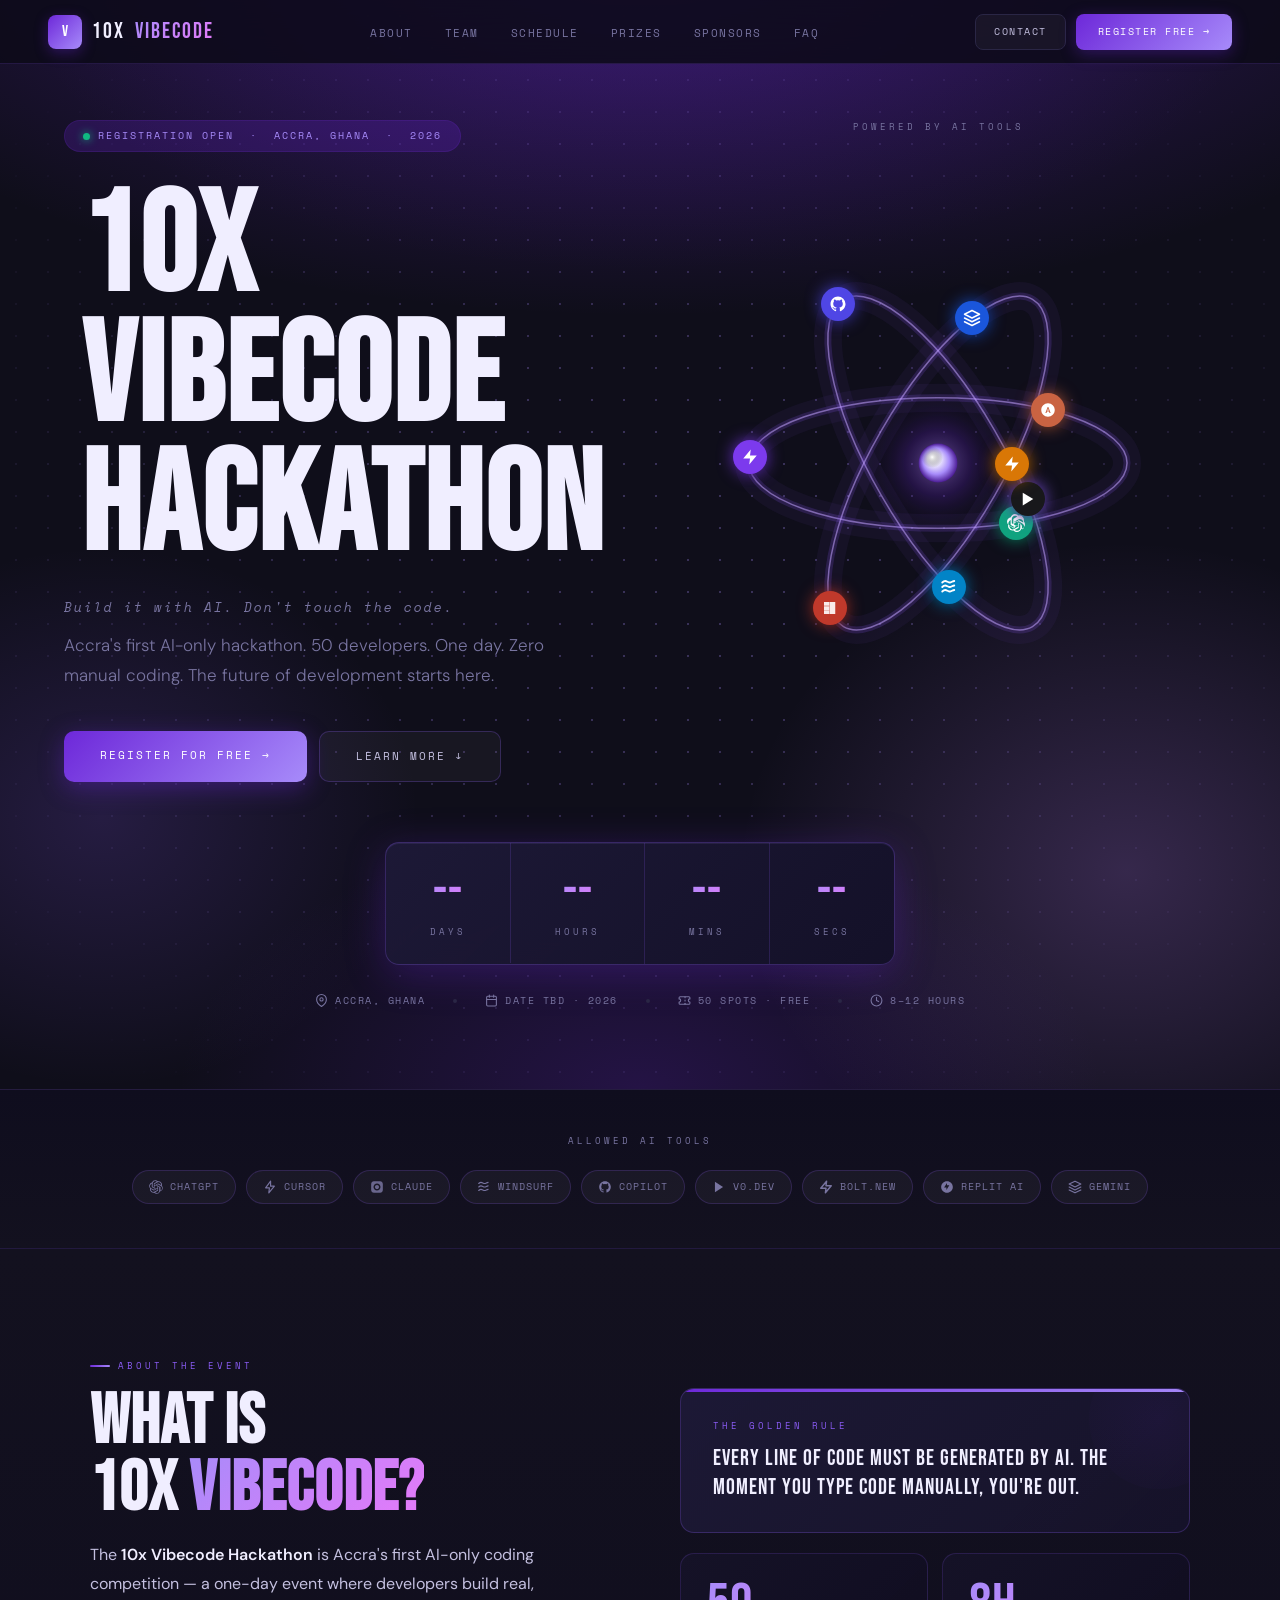
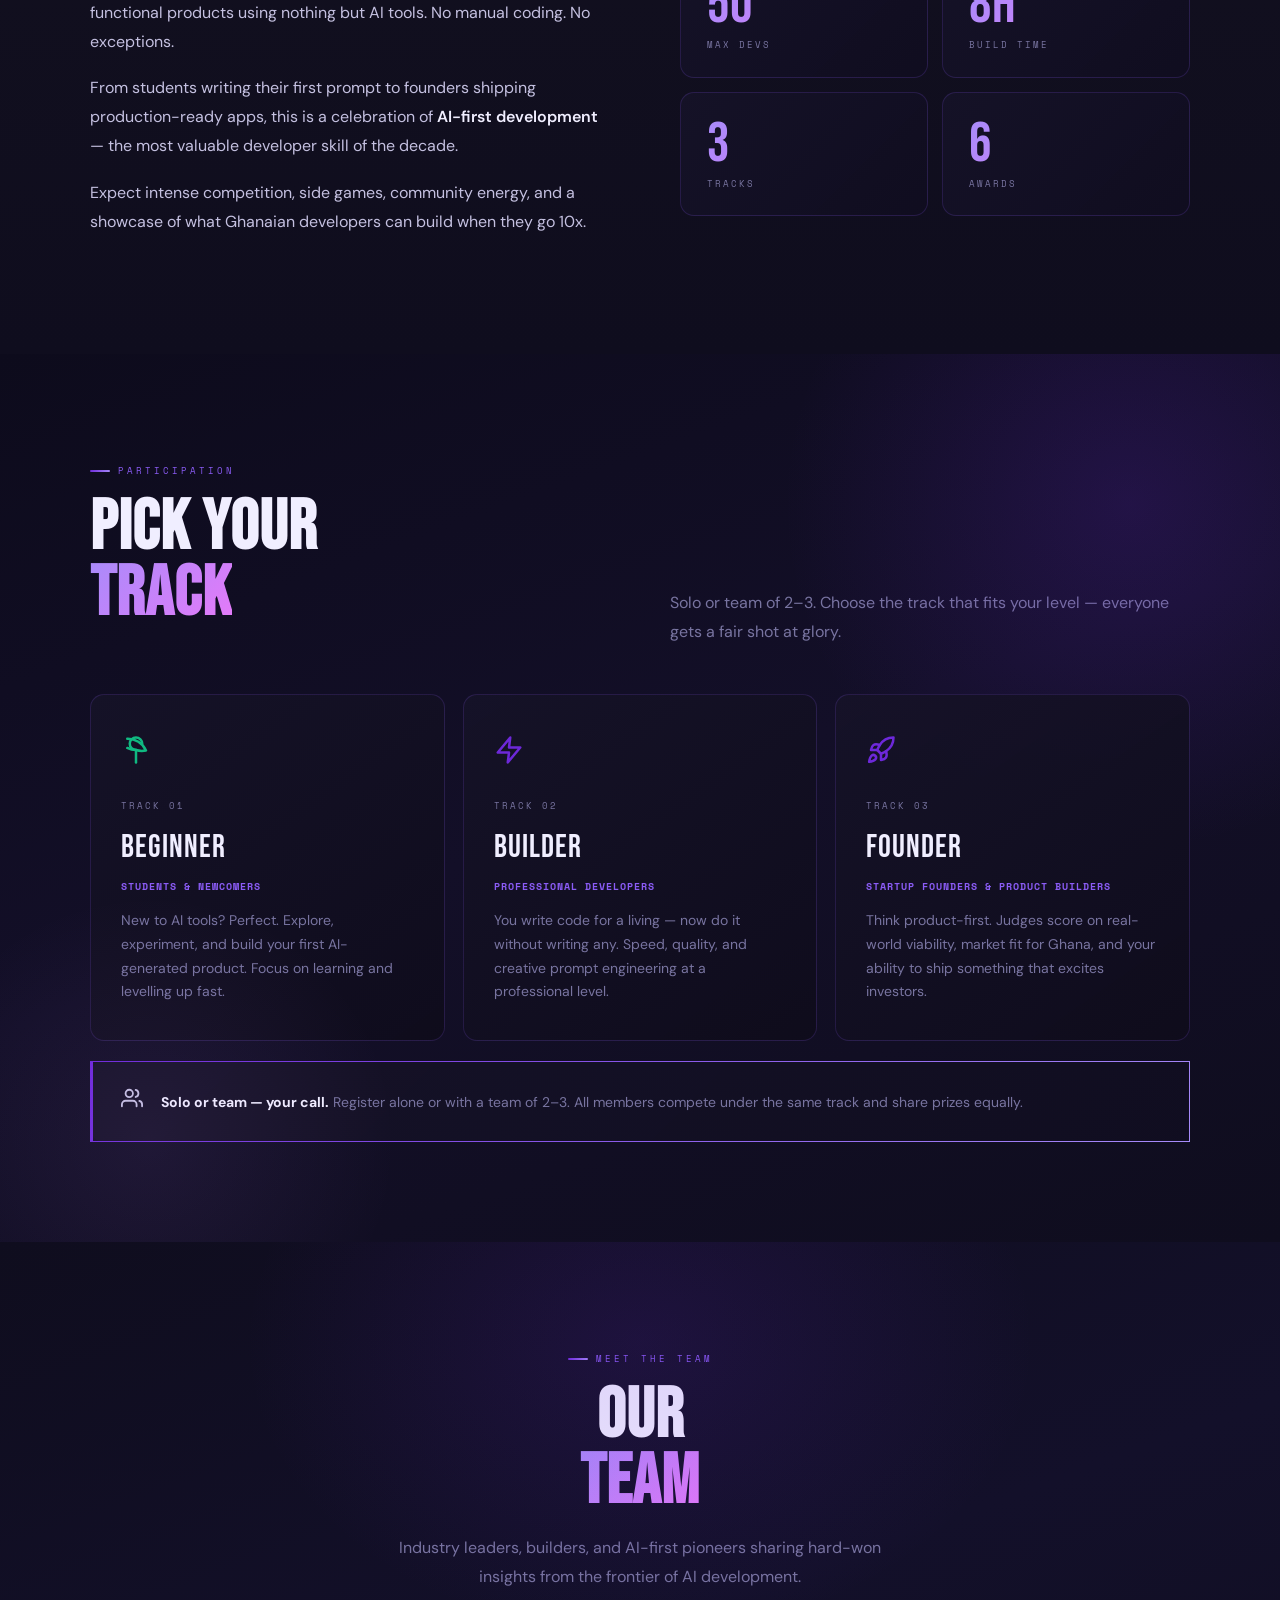
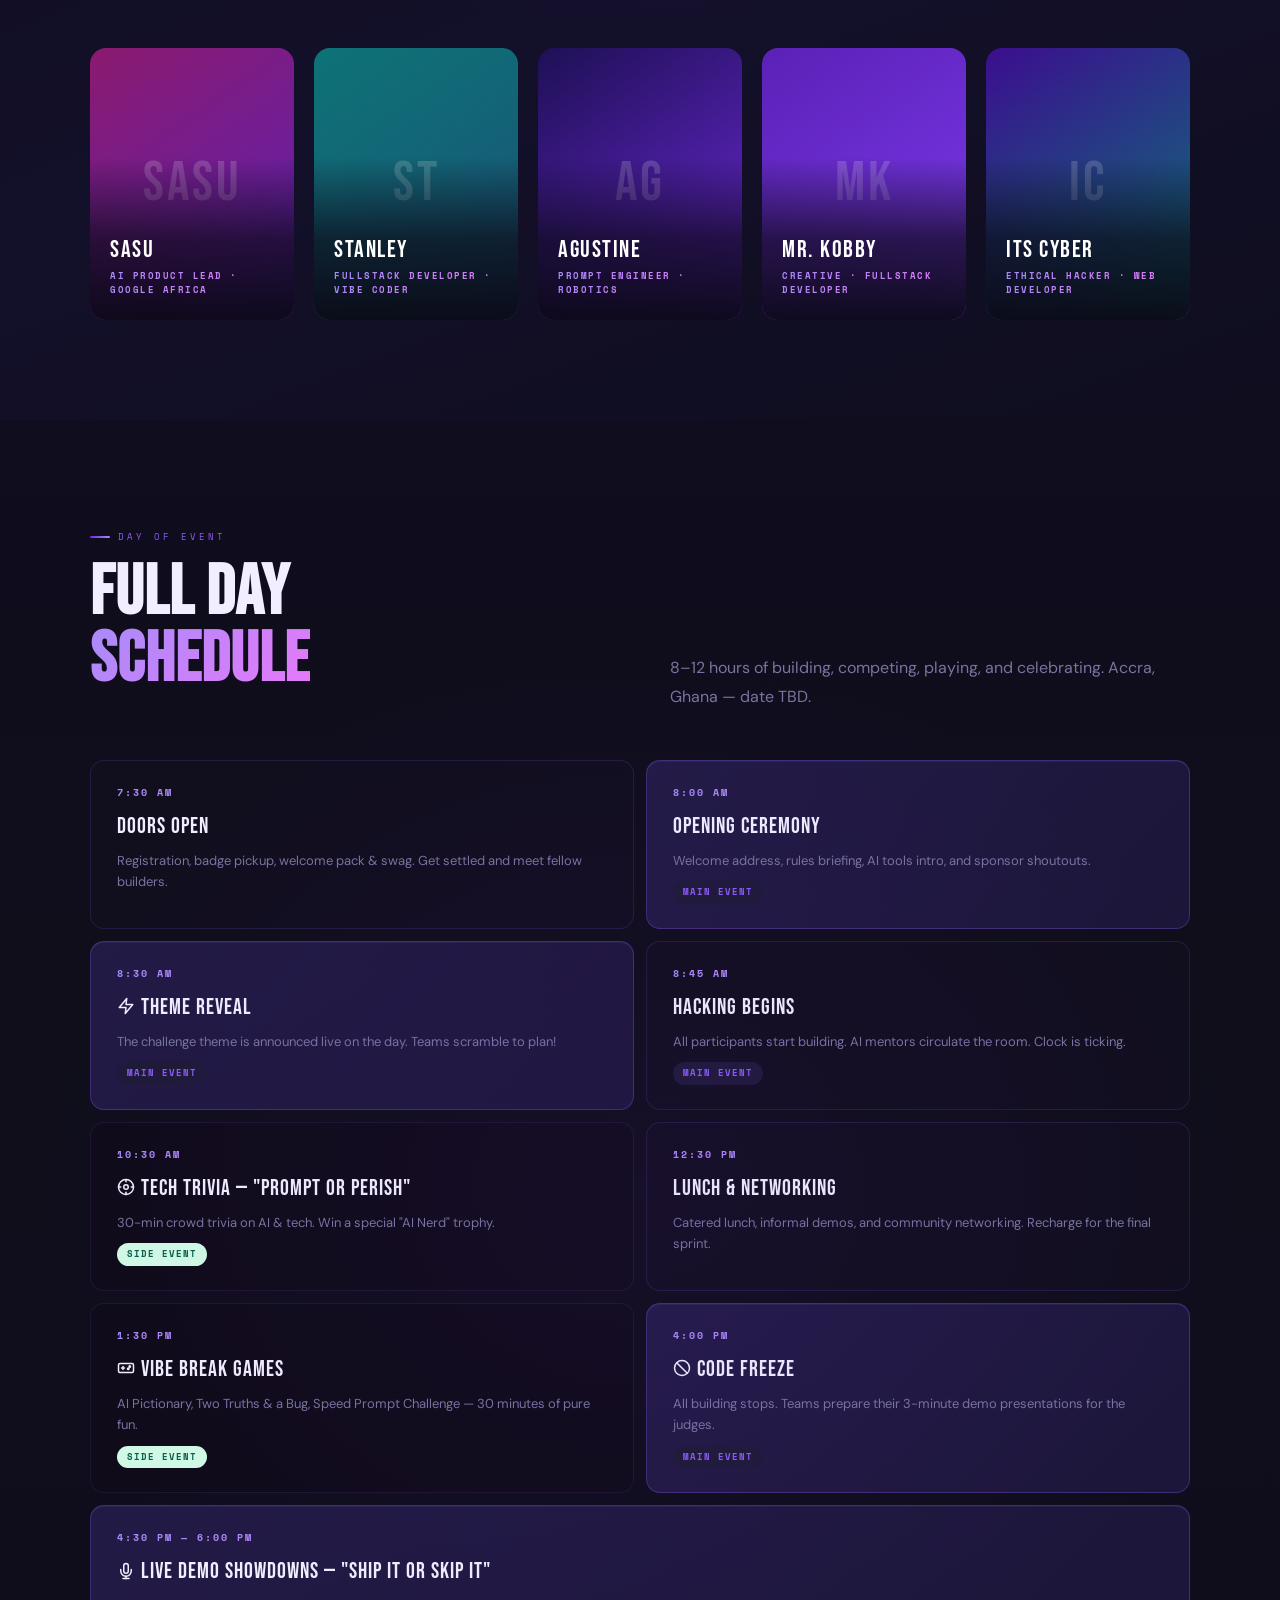
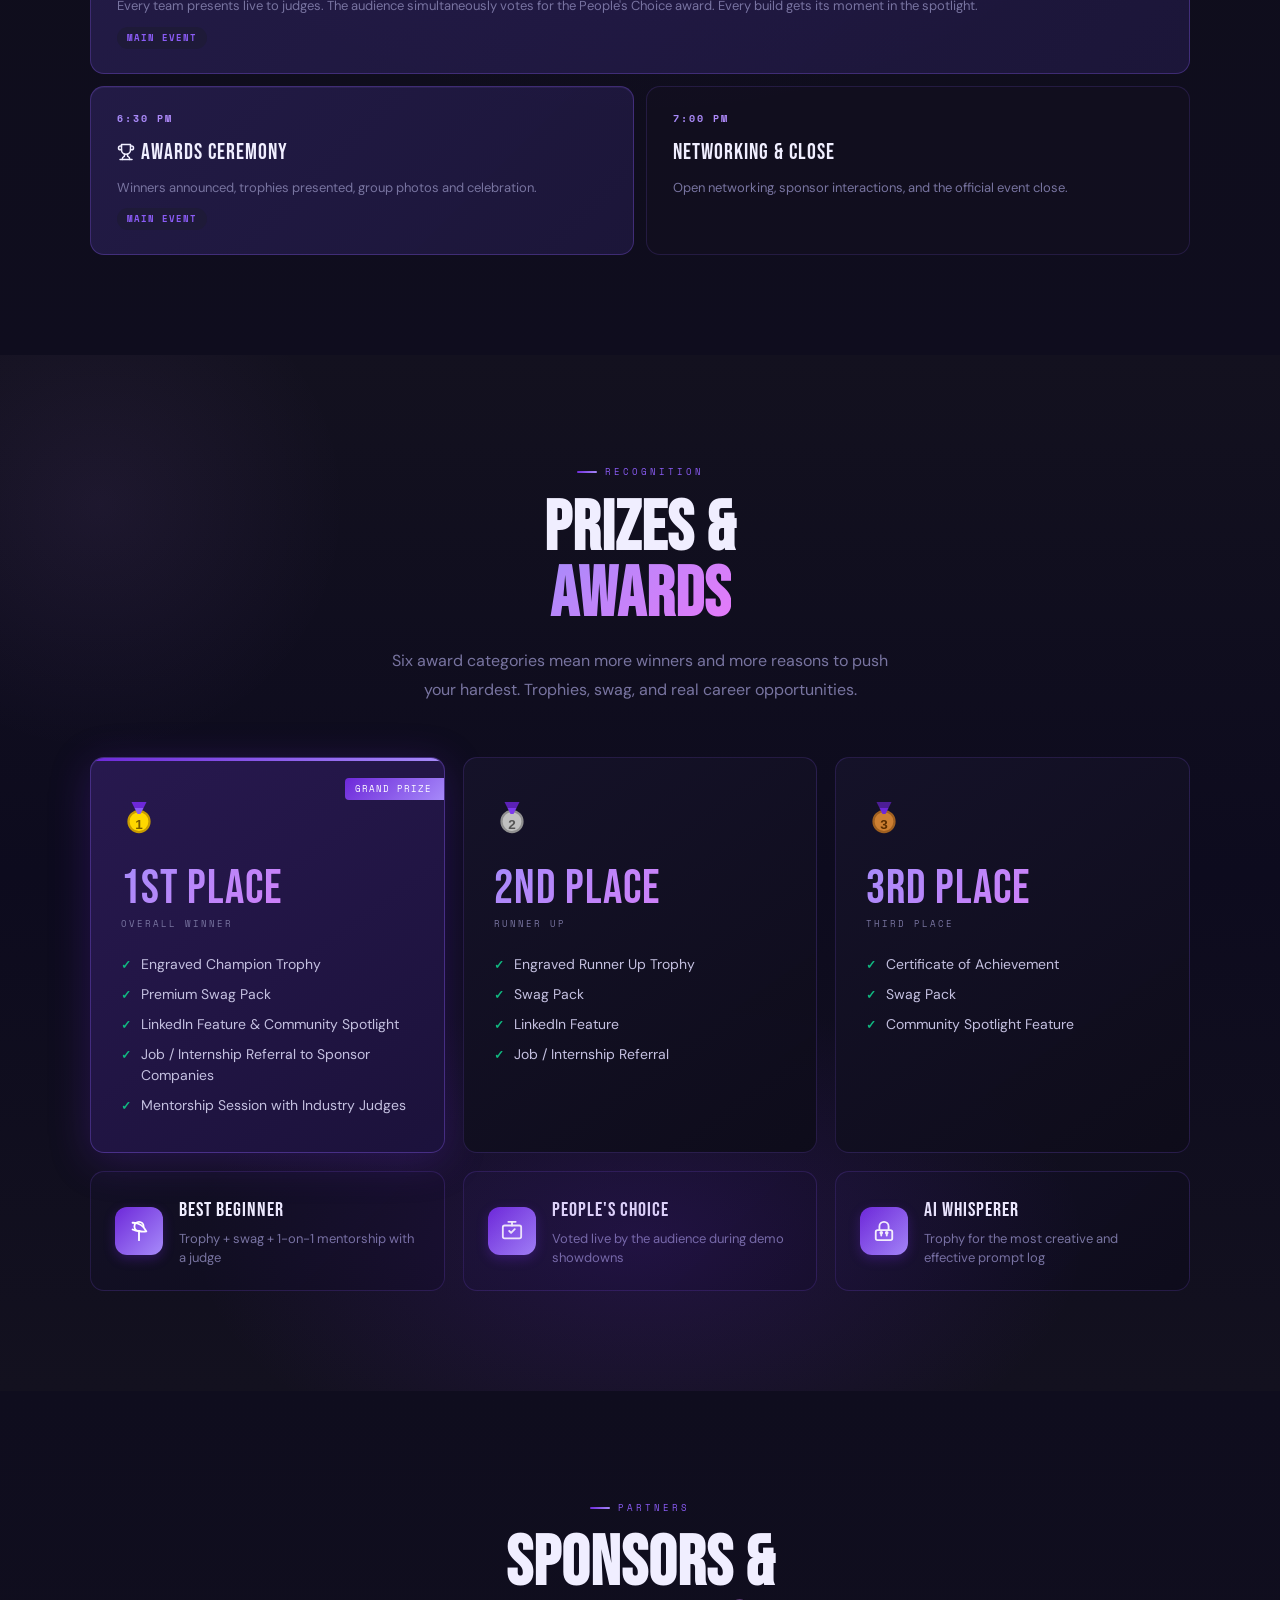
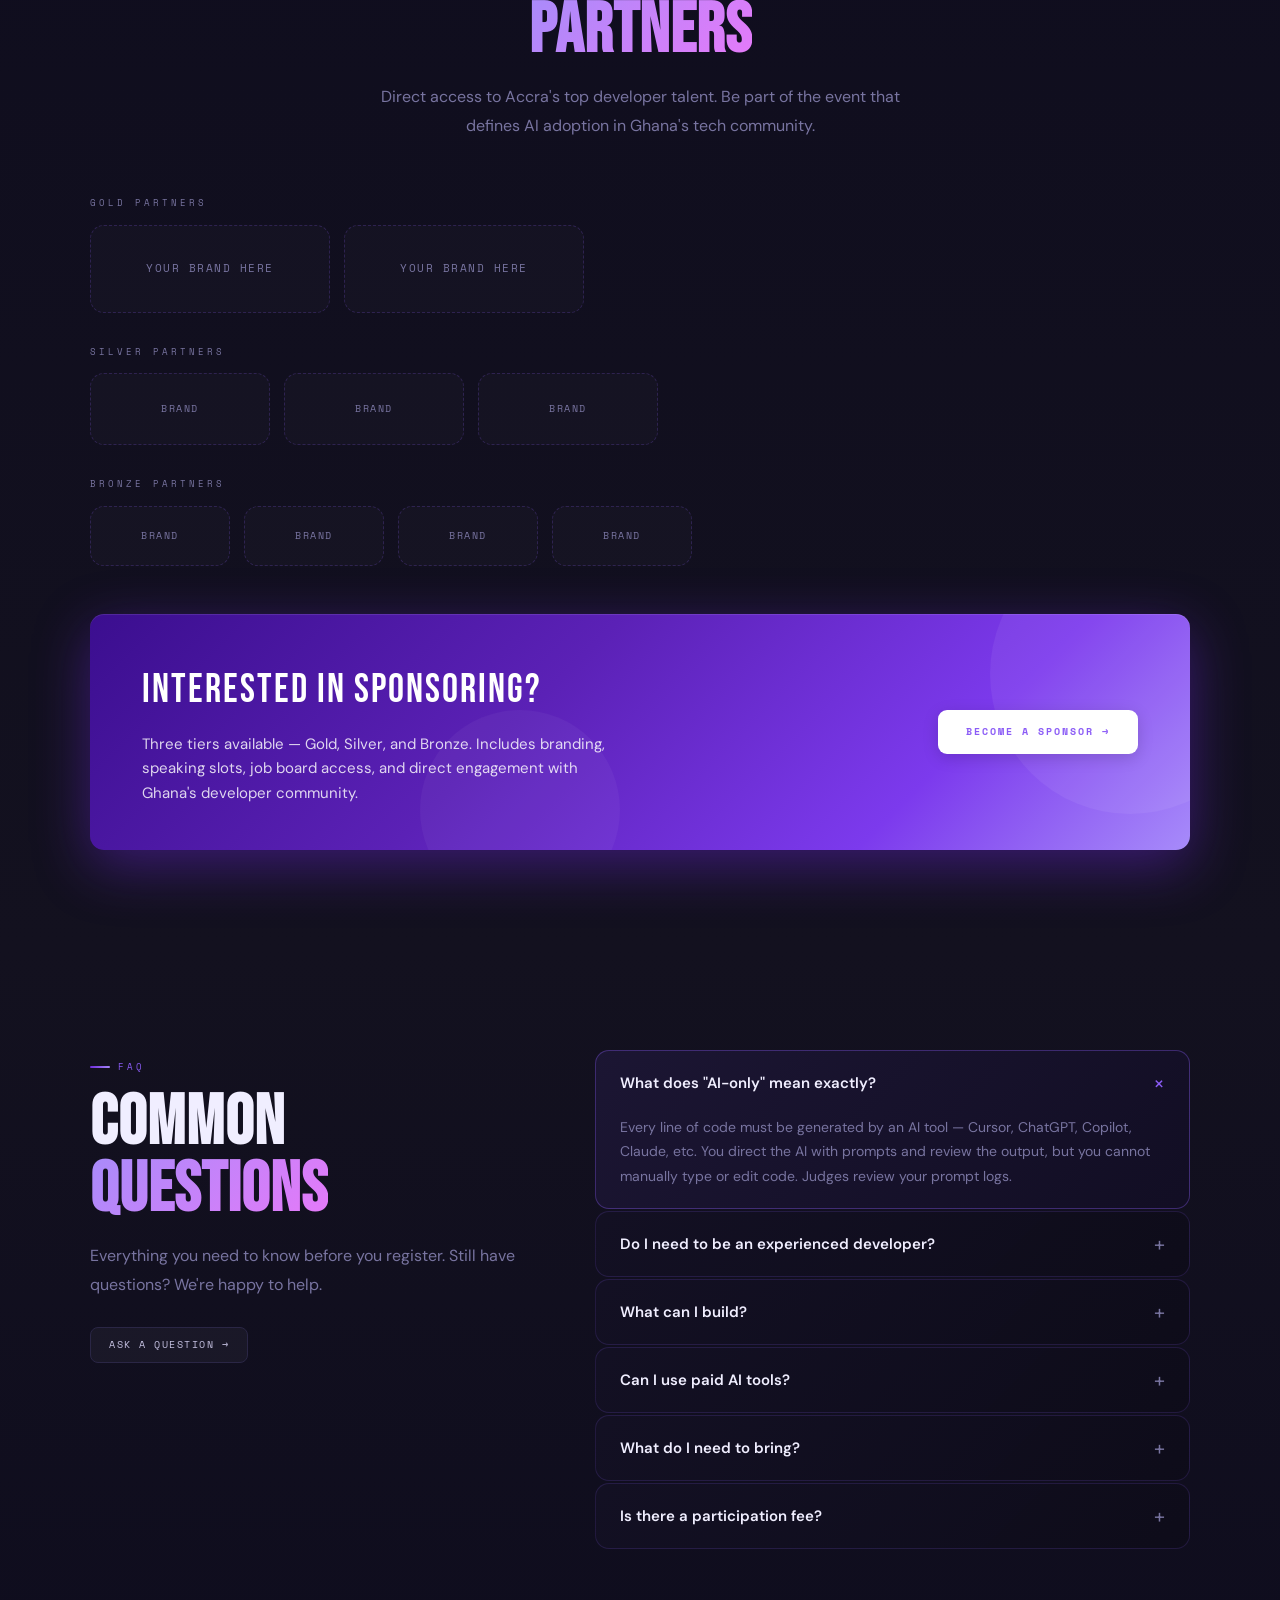
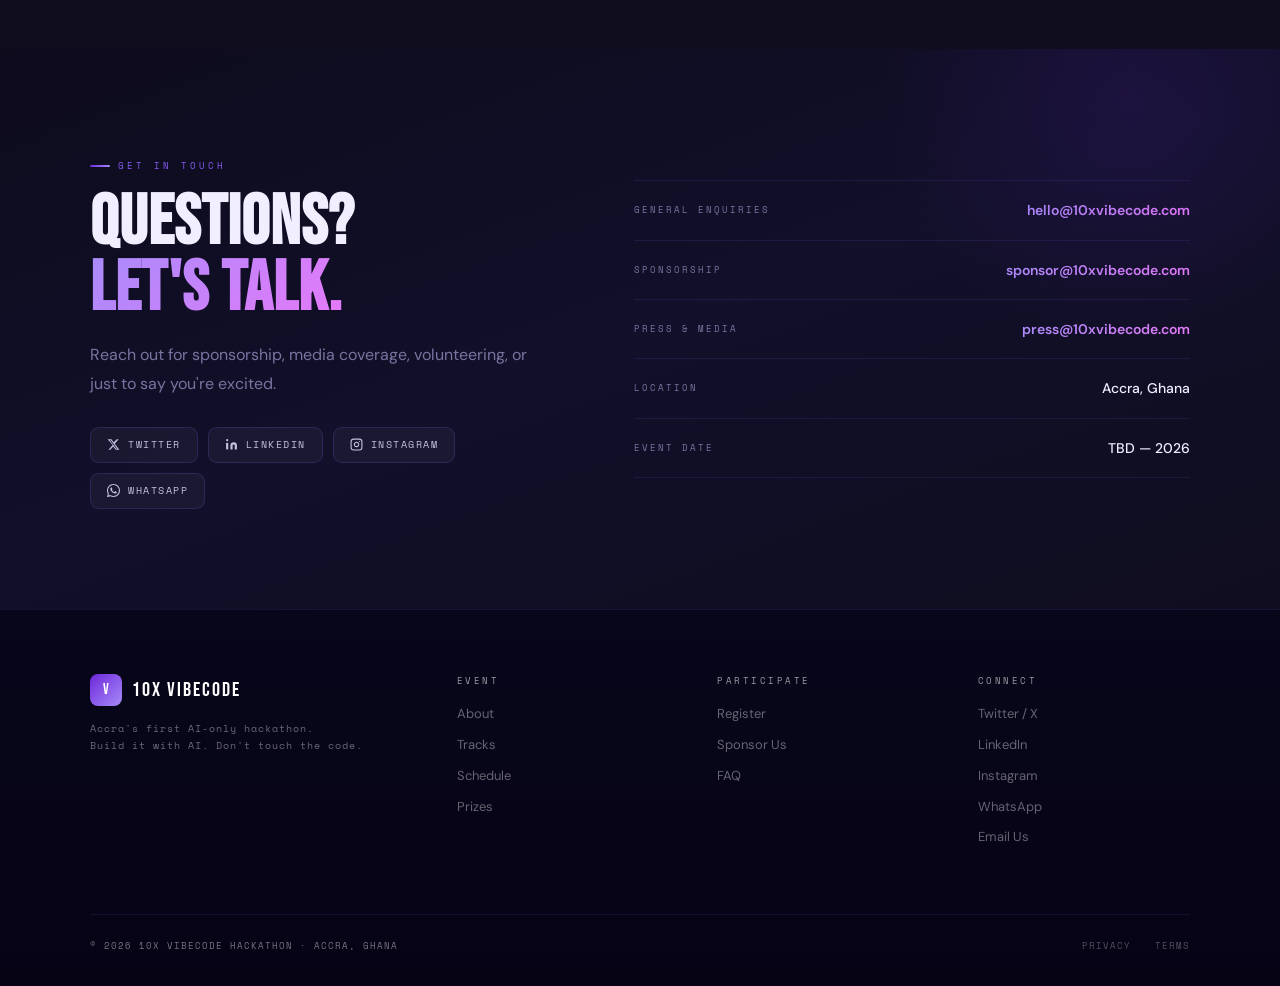
==== index.html @ f0534cd1 "Initial Commit- Welcome to the dream team" ====
<!DOCTYPE html>
<html lang="en">
<head>
<meta charset="UTF-8">
<meta name="viewport" content="width=device-width, initial-scale=1.0">
<title>10x Vibecode Hackathon — Accra, Ghana</title>
<link rel="preconnect" href="https://fonts.googleapis.com">
<link href="https://fonts.googleapis.com/css2?family=Bebas+Neue&family=Space+Mono:ital,wght@0,400;0,700;1,400&family=DM+Sans:wght@300;400;500;600&display=swap" rel="stylesheet">
<style>
*, *::before, *::after { box-sizing: border-box; margin: 0; padding: 0; }
html { scroll-behavior: smooth; }

:root {
  --white: #0f0e1a;
  --off: #13111f;
  --surface: #1a1730;
  --border: #2a2645;
  --muted: #7874a0;
  --body: #c4c0e0;
  --heading: #f0eeff;
  --violet: #8b5cf6;
  --accent: #a78bfa;
  --glow: #c4b5fd;
  --pale: #1e1a38;
  --soft: #16132a;
  --green: #10b981;
  --grad-main: linear-gradient(135deg, #6d28d9, #a78bfa);
  --grad-warm: linear-gradient(135deg, #7c3aed, #ec4899);
  --grad-cool: linear-gradient(135deg, #4f1fcf, #06b6d4);
  --grad-text: linear-gradient(135deg, #a78bfa, #e879f9);
  --radius: 14px;
}

body {
  font-family: 'DM Sans', sans-serif;
  background: var(--white);
  color: var(--body);
  line-height: 1.6;
  overflow-x: hidden;
  background-image: radial-gradient(ellipse 80% 50% at 50% 0%, rgba(109,40,217,0.18) 0%, transparent 60%);
  background-attachment: fixed;
}

/* ── NAV ── */
nav {
  position: fixed; top: 0; left: 0; right: 0; z-index: 200;
  background: rgba(13,11,26,0.88);
  backdrop-filter: blur(24px); -webkit-backdrop-filter: blur(24px);
  border-bottom: 1px solid rgba(139,92,246,0.18);
  padding: 0 48px; height: 64px;
  display: flex; align-items: center; justify-content: space-between;
  transition: box-shadow 0.3s;
}
nav.scrolled { box-shadow: 0 4px 32px rgba(109,40,217,0.3); }
.nav-logo {
  display: flex; align-items: center; gap: 10px;
  font-family: 'Bebas Neue', sans-serif; font-size: 22px; letter-spacing: 2px;
  color: var(--heading); text-decoration: none;
}
.nav-logo-badge {
  width: 34px; height: 34px; border-radius: 8px;
  background: var(--grad-main);
  display: flex; align-items: center; justify-content: center;
  font-family: 'Bebas Neue', sans-serif; font-size: 16px; color: white; letter-spacing: 1px;
  box-shadow: 0 4px 14px rgba(109,40,217,0.35);
}
.nav-logo span { background: var(--grad-text); -webkit-background-clip: text; -webkit-text-fill-color: transparent; background-clip: text; }
.nav-links { display: flex; gap: 4px; list-style: none; }
.nav-links a {
  font-family: 'Space Mono', monospace; font-size: 11px; letter-spacing: 1.5px; text-transform: uppercase;
  color: var(--muted); text-decoration: none; padding: 6px 14px; border-radius: 6px; transition: all 0.2s;
}
.nav-links a:hover { color: var(--violet); background: var(--soft); }
.nav-actions { display: flex; gap: 10px; align-items: center; }
.btn-ghost {
  font-family: 'Space Mono', monospace; font-size: 10px; letter-spacing: 1.5px; text-transform: uppercase;
  color: var(--body); text-decoration: none; padding: 9px 18px; border-radius: 8px;
  border: 1px solid var(--border); background: rgba(255,255,255,0.04); transition: all 0.2s; cursor: pointer;
}
.btn-ghost:hover { border-color: var(--accent); color: var(--accent); background: var(--soft); }
.btn-nav {
  font-family: 'Space Mono', monospace; font-size: 10px; letter-spacing: 1.5px; text-transform: uppercase;
  color: white; text-decoration: none; padding: 10px 22px; border-radius: 8px;
  background: var(--grad-main); border: none; cursor: pointer;
  box-shadow: 0 4px 16px rgba(109,40,217,0.35); transition: all 0.2s;
}
.btn-nav:hover { transform: translateY(-1px); box-shadow: 0 6px 24px rgba(109,40,217,0.45); }

/* ── HERO ── */
#hero {
  min-height: 100vh; padding: 120px 5% 80px;
  display: grid; grid-template-columns: 1fr 1fr;
  grid-template-rows: 1fr auto auto;
  column-gap: 40px; align-content: center;
  position: relative; overflow: hidden;
}
.hero-content {
  position: relative; z-index: 1; display: flex; flex-direction: column; align-items: flex-start;
}
.hero-bg {
  position: absolute; inset: 0;
  background:
    radial-gradient(ellipse 120% 65% at 50% -10%, rgba(109,40,217,0.45) 0%, transparent 60%),
    radial-gradient(ellipse 55% 55% at 88% 80%, rgba(192,132,252,0.22) 0%, transparent 55%),
    radial-gradient(ellipse 45% 45% at 8% 75%, rgba(139,92,246,0.18) 0%, transparent 55%),
    radial-gradient(ellipse 60% 40% at 50% 100%, rgba(76,29,149,0.35) 0%, transparent 60%);
}
.hero-dots {
  position: absolute; inset: 0;
  background-image: radial-gradient(circle, rgba(167,139,250,0.28) 1px, transparent 1px);
  background-size: 32px 32px;
  mask-image: radial-gradient(ellipse 80% 80% at 50% 50%, black 20%, transparent 80%);
}
.hero-badge {
  display: inline-flex; align-items: center; gap: 8px;
  background: rgba(109,40,217,0.22); color: var(--accent);
  border: 1px solid rgba(139,92,246,0.35);
  font-family: 'Space Mono', monospace; font-size: 10px; letter-spacing: 2px; text-transform: uppercase;
  padding: 7px 18px; border-radius: 100px; border: 1px solid rgba(109,40,217,0.18);
  margin-bottom: 32px; position: relative; z-index: 1;
  animation: fadeUp 0.6s ease both;
}
.badge-pulse { width: 7px; height: 7px; border-radius: 50%; background: var(--green); box-shadow: 0 0 8px var(--green); animation: blink 2s infinite; }
@keyframes blink { 0%,100%{opacity:1}50%{opacity:0.4} }

.hero-title {
  font-family: 'Bebas Neue', sans-serif;
  font-size: clamp(72px, 11vw, 148px);
  line-height: 0.92; letter-spacing: 2px;
  color: var(--heading);
  max-width: 900px; margin: 0 auto;
  position: relative; z-index: 1;
  animation: fadeUp 0.6s 0.1s ease both;
}
.hero-title .grad {
  background: var(--grad-text);
  -webkit-background-clip: text; -webkit-text-fill-color: transparent; background-clip: text;
  display: block;
}
.hero-tagline {
  font-family: 'Space Mono', monospace; font-size: 13px; letter-spacing: 2px;
  color: var(--muted); margin-top: 24px; font-style: italic;
  position: relative; z-index: 1;
  animation: fadeUp 0.6s 0.2s ease both;
}
.hero-sub {
  font-size: 17px; font-weight: 300; color: var(--muted);
  max-width: 540px; margin: 14px 0 0; line-height: 1.75;
  position: relative; z-index: 1;
  animation: fadeUp 0.6s 0.25s ease both;
}
.hero-actions {
  display: flex; gap: 12px; justify-content: flex-start; flex-wrap: wrap;
  margin-top: 40px; position: relative; z-index: 1;
  animation: fadeUp 0.6s 0.3s ease both;
}
.btn-hp {
  font-family: 'Space Mono', monospace; font-size: 11px; letter-spacing: 2px; text-transform: uppercase;
  color: white; text-decoration: none; padding: 16px 36px; border-radius: 10px;
  background: var(--grad-main); box-shadow: 0 6px 24px rgba(109,40,217,0.38); transition: all 0.2s;
}
.btn-hp:hover { transform: translateY(-2px); box-shadow: 0 10px 36px rgba(109,40,217,0.48); }
.btn-hs {
  font-family: 'Space Mono', monospace; font-size: 11px; letter-spacing: 2px; text-transform: uppercase;
  color: var(--body); text-decoration: none; padding: 16px 36px; border-radius: 10px;
  border: 1px solid rgba(139,92,246,0.25); background: rgba(255,255,255,0.04); transition: all 0.2s;
}
.btn-hs:hover { border-color: var(--accent); color: var(--accent); background: rgba(139,92,246,0.1); }

/* Countdown */
.countdown-strip {
  display: flex; margin-top: 60px; position: relative; z-index: 1;
  grid-column: 1 / -1; justify-self: center;
  border: 1px solid rgba(139,92,246,0.28); border-radius: 14px; overflow: hidden;
  background: linear-gradient(135deg, rgba(30,26,56,0.95), rgba(20,17,40,0.98));
  box-shadow: 0 8px 40px rgba(109,40,217,0.3), inset 0 1px 0 rgba(167,139,250,0.1);
  animation: fadeUp 0.6s 0.4s ease both;
  backdrop-filter: blur(12px);
}
.cd-block { padding: 24px 44px; display: flex; flex-direction: column; align-items: center; gap: 6px; border-right: 1px solid rgba(139,92,246,0.18); min-width: 116px; }
.cd-block:last-child { border-right: none; }
.cd-num {
  font-family: 'Bebas Neue', sans-serif; font-size: 52px; line-height: 1; letter-spacing: 1px;
  background: var(--grad-text); -webkit-background-clip: text; -webkit-text-fill-color: transparent; background-clip: text;
}
.cd-label { font-family: 'Space Mono', monospace; font-size: 9px; letter-spacing: 3px; text-transform: uppercase; color: var(--muted); }

.info-bar {
  display: flex; align-items: center; gap: 28px; flex-wrap: wrap; justify-content: center;
  margin-top: 28px; position: relative; z-index: 1; grid-column: 1 / -1;
  animation: fadeUp 0.6s 0.5s ease both;
}
.info-pill { display: flex; align-items: center; gap: 7px; font-family: 'Space Mono', monospace; font-size: 10px; letter-spacing: 1.5px; text-transform: uppercase; color: var(--muted); }
.info-sep { width: 4px; height: 4px; border-radius: 50%; background: var(--border); }
@keyframes fadeUp { from{opacity:0;transform:translateY(20px)} to{opacity:1;transform:translateY(0)} }

/* ── TOOL BAR ── */
.tool-bar {
  padding: 44px 48px; border-top: 1px solid rgba(139,92,246,0.15); border-bottom: 1px solid rgba(139,92,246,0.15);
  background: linear-gradient(180deg, #0f0d1e 0%, #13111f 100%);
}
.tool-bar-inner { max-width: 1100px; margin: 0 auto; text-align: center; }
.tool-bar-label { font-family: 'Space Mono', monospace; font-size: 9px; letter-spacing: 3px; text-transform: uppercase; color: var(--muted); margin-bottom: 22px; }
.tool-row { display: flex; gap: 10px; justify-content: center; flex-wrap: wrap; }
.tool-chip {
  display: flex; align-items: center; gap: 7px;
  font-family: 'Space Mono', monospace; font-size: 10px; letter-spacing: 1px; text-transform: uppercase;
  color: var(--muted); padding: 8px 16px; border-radius: 100px;
  border: 1px solid rgba(139,92,246,0.2); background: rgba(255,255,255,0.04); transition: all 0.2s;
}
.tool-chip:hover { border-color: var(--accent); color: var(--accent); background: rgba(139,92,246,0.12); box-shadow: 0 2px 14px rgba(109,40,217,0.25); }
.tool-chip span { font-size: 14px; display:inline-flex; align-items:center; vertical-align:middle; }

/* ── SECTION COMMONS ── */
.section { padding: 100px 48px; }
.section-inner { max-width: 1100px; margin: 0 auto; }
.section-tag {
  display: inline-flex; align-items: center; gap: 8px;
  font-family: 'Space Mono', monospace; font-size: 9px; letter-spacing: 3px; text-transform: uppercase;
  color: var(--violet); margin-bottom: 16px;
}
.section-tag::before { content:''; width: 20px; height: 2px; background: var(--grad-main); border-radius: 2px; }
.section-heading {
  font-family: 'Bebas Neue', sans-serif;
  font-size: clamp(48px, 5.5vw, 76px);
  line-height: 0.95; letter-spacing: 1px; color: var(--heading); margin-bottom: 18px;
}
.section-heading .g {
  background: var(--grad-text); -webkit-background-clip: text; -webkit-text-fill-color: transparent; background-clip: text;
}
.section-body { font-size: 16px; color: var(--muted); max-width: 520px; line-height: 1.8; }

/* ── ABOUT ── */
#about { background: linear-gradient(180deg, #13111f 0%, #0f0d1e 100%); }
.about-grid { display: grid; grid-template-columns: 1fr 1fr; gap: 80px; align-items: center; }
.about-body { font-size: 16px; color: var(--body); line-height: 1.8; margin-bottom: 18px; }
.about-body strong { color: var(--heading); font-weight: 600; }

.rule-card {
  border-radius: var(--radius); padding: 30px 32px; margin-bottom: 20px;
  position: relative; overflow: hidden;
  background: linear-gradient(135deg, rgba(30,26,56,0.9), rgba(22,19,42,0.95));
  border: 1px solid rgba(139,92,246,0.25);
}
.rule-card::before {
  content: ''; position: absolute; top: 0; left: 0; right: 0; height: 3px;
  background: var(--grad-main);
}
.rule-card::after {
  content: ''; position: absolute; top: -40px; right: -40px;
  width: 140px; height: 140px; border-radius: 50%;
  background: radial-gradient(circle, rgba(109,40,217,0.07), transparent);
}
.rule-label { font-family: 'Space Mono', monospace; font-size: 9px; letter-spacing: 3px; text-transform: uppercase; color: var(--violet); margin-bottom: 12px; }
.rule-text { font-family: 'Bebas Neue', sans-serif; font-size: 22px; letter-spacing: 1px; color: var(--heading); line-height: 1.3; }

.stat-row { display: grid; grid-template-columns: 1fr 1fr; gap: 14px; }
.stat-tile {
  background: linear-gradient(135deg, rgba(22,19,40,0.95), rgba(16,13,32,0.98)); border: 1px solid rgba(139,92,246,0.18); border-radius: var(--radius);
  padding: 24px 26px; transition: all 0.25s; position: relative; overflow: hidden;
}
.stat-tile::before {
  content: ''; position: absolute; bottom: 0; left: 0; right: 0; height: 3px;
  background: var(--grad-main); transform: scaleX(0); transform-origin: left; transition: transform 0.3s;
}
.stat-tile:hover { border-color: rgba(139,92,246,0.45); box-shadow: 0 8px 36px rgba(109,40,217,0.25); transform: translateY(-2px); }
.stat-tile:hover::before { transform: scaleX(1); }
.stat-n {
  font-family: 'Bebas Neue', sans-serif; font-size: 56px; line-height: 1; letter-spacing: 1px;
  background: var(--grad-text); -webkit-background-clip: text; -webkit-text-fill-color: transparent; background-clip: text;
  margin-bottom: 4px;
}
.stat-l { font-family: 'Space Mono', monospace; font-size: 9px; letter-spacing: 2px; text-transform: uppercase; color: var(--muted); }

/* ── TRACKS ── */
#tracks {
  background: linear-gradient(160deg, #0d0b1c 0%, #130f28 50%, #0f0d1e 100%);
  position: relative; overflow: hidden;
}
#tracks::before {
  content: '';
  position: absolute; top: -200px; right: -200px; width: 700px; height: 700px; border-radius: 50%;
  background: radial-gradient(circle, rgba(109,40,217,0.18), transparent 70%);
  pointer-events: none;
}
#tracks::after {
  content: '';
  position: absolute; bottom: -150px; left: -100px; width: 500px; height: 500px; border-radius: 50%;
  background: radial-gradient(circle, rgba(192,132,252,0.08), transparent 70%);
  pointer-events: none;
}
.two-col-header { display: grid; grid-template-columns: 1fr 1fr; gap: 60px; align-items: end; margin-bottom: 48px; }
.track-cards { display: grid; grid-template-columns: repeat(3, 1fr); gap: 18px; }
.track-card {
  background: linear-gradient(145deg, rgba(22,19,40,0.95), rgba(15,12,28,0.98)); border: 1px solid rgba(139,92,246,0.18); border-radius: var(--radius);
  padding: 36px 30px; transition: all 0.25s; position: relative; overflow: hidden;
}
.track-card::after {
  content:''; position:absolute; bottom:0; left:0; right:0; height:3px;
  background: var(--grad-main); transform:scaleX(0); transform-origin:left; transition:transform 0.3s;
}
.track-card:hover { border-color: rgba(139,92,246,0.5); box-shadow: 0 14px 48px rgba(109,40,217,0.3), 0 0 0 1px rgba(139,92,246,0.15); transform: translateY(-4px); }
.track-card:hover::after { transform: scaleX(1); }
.track-emoji { font-size: 30px; display: block; margin-bottom: 20px; }
.track-num { font-family: 'Space Mono', monospace; font-size: 9px; letter-spacing: 2px; text-transform: uppercase; color: var(--muted); margin-bottom: 8px; }
.track-name { font-family: 'Bebas Neue', sans-serif; font-size: 32px; letter-spacing: 1px; color: var(--heading); margin-bottom: 6px; }
.track-for { font-family: 'Space Mono', monospace; font-size: 10px; letter-spacing: 1px; color: var(--violet); margin-bottom: 14px; font-weight: 700; text-transform: uppercase; }
.track-desc { font-size: 14px; color: var(--muted); line-height: 1.7; }
.parti-note {
  margin-top: 20px; background: linear-gradient(135deg, rgba(22,19,40,0.9), rgba(16,13,32,0.95)); border: 1px solid rgba(139,92,246,0.22); border-radius: var(--radius);
  padding: 22px 28px; display: flex; align-items: center; gap: 18px;
  border-left: 3px solid;
  border-image: var(--grad-main) 1;
}
.parti-icon { font-size: 22px; }
.parti-text { font-size: 14px; color: var(--muted); line-height: 1.6; }
.parti-text strong { color: var(--heading); }

/* ── SCHEDULE ── */
#schedule { background: linear-gradient(180deg, #0f0d1e 0%, #12102200 40%, #0f0d1e 100%); position: relative; }
#schedule::before { content:''; position:absolute; inset:0; background: radial-gradient(ellipse 70% 50% at 50% 50%, rgba(109,40,217,0.07) 0%, transparent 70%); pointer-events:none; }
.schedule-grid { display: grid; grid-template-columns: 1fr 1fr; gap: 12px; }
.sch-card {
  background: rgba(18,15,32,0.9); border: 1px solid rgba(139,92,246,0.16); border-radius: var(--radius);
  padding: 24px 26px; transition: all 0.2s;
}
.sch-card:hover { border-color: rgba(139,92,246,0.35); box-shadow: 0 6px 28px rgba(109,40,217,0.2); }
.sch-card.hi {
  background: linear-gradient(135deg, rgba(36,28,72,0.95), rgba(28,22,58,0.98));
  border-color: rgba(139,92,246,0.3);
  box-shadow: inset 0 1px 0 rgba(167,139,250,0.08);
}
.sch-card.side { background: rgba(15,12,26,0.8); border-color: rgba(139,92,246,0.12); }
.sch-card.span2 { grid-column: span 2; }
.sch-time {
  font-family: 'Space Mono', monospace; font-size: 10px; letter-spacing: 2px; text-transform: uppercase;
  margin-bottom: 8px;
  background: var(--grad-text); -webkit-background-clip: text; -webkit-text-fill-color: transparent; background-clip: text;
  font-weight: 700;
}
.sch-name { font-family: 'Bebas Neue', sans-serif; font-size: 22px; letter-spacing: 1px; color: var(--heading); margin-bottom: 6px; }
.sch-desc { font-size: 13px; color: var(--muted); line-height: 1.65; }
.sch-tag { display: inline-block; margin-top: 10px; font-family: 'Space Mono', monospace; font-size: 9px; letter-spacing: 1px; font-weight: 700; padding: 4px 10px; border-radius: 100px; text-transform: uppercase; }
.sch-tag.main { background: var(--pale); color: var(--violet); }
.sch-tag.fun { background: #d1fae5; color: #065f46; }

/* ── PRIZES ── */
#prizes {
  position: relative; overflow: hidden;
  background: linear-gradient(180deg, #13111f 0%, #0d0b1e 50%, #13111f 100%);
}
#prizes::before {
  content: '';
  position: absolute; bottom: -100px; left: 50%; transform: translateX(-50%);
  width: 900px; height: 500px; border-radius: 50%;
  background: radial-gradient(ellipse, rgba(109,40,217,0.18), transparent 70%);
  pointer-events: none;
}
#prizes::after {
  content: '';
  position: absolute; top: -100px; left: -150px; width: 500px; height: 500px; border-radius: 50%;
  background: radial-gradient(circle, rgba(192,132,252,0.07), transparent 70%);
  pointer-events: none;
}
.prizes-top { text-align: center; margin-bottom: 52px; }
.prizes-top .section-body { margin: 0 auto; }
.prizes-grid { display: grid; grid-template-columns: repeat(3, 1fr); gap: 18px; margin-bottom: 18px; }
.prize-card {
  background: linear-gradient(145deg, rgba(22,19,42,0.95), rgba(14,12,26,0.98)); border: 1px solid rgba(139,92,246,0.18); border-radius: var(--radius);
  padding: 36px 30px; position: relative; overflow: hidden; transition: all 0.25s;
}
.prize-card:hover { border-color: rgba(139,92,246,0.45); box-shadow: 0 14px 48px rgba(109,40,217,0.28); transform: translateY(-4px); }
.prize-card.top {
  background: linear-gradient(145deg, rgba(40,25,80,0.98), rgba(28,18,60,0.98));
  border-color: rgba(139,92,246,0.35);
  box-shadow: 0 8px 40px rgba(109,40,217,0.25), inset 0 1px 0 rgba(167,139,250,0.12);
}
.prize-card.top::before { content:''; position:absolute; top:0; left:0; right:0; height:3px; background:var(--grad-main); }
.prize-ribbon {
  position: absolute; top: 20px; right: -2px;
  font-family: 'Space Mono', monospace; font-size: 9px; letter-spacing: 1px; text-transform: uppercase;
  color: white; background: var(--grad-main); padding: 4px 14px 4px 10px; border-radius: 4px 0 0 4px;
}
.prize-medal { font-size: 36px; margin-bottom: 14px; }
.prize-place {
  font-family: 'Bebas Neue', sans-serif; font-size: 48px; letter-spacing: 1px; line-height: 1;
  background: var(--grad-text); -webkit-background-clip: text; -webkit-text-fill-color: transparent; background-clip: text;
  margin-bottom: 4px;
}
.prize-sub { font-family: 'Space Mono', monospace; font-size: 9px; letter-spacing: 2px; text-transform: uppercase; color: var(--muted); margin-bottom: 22px; }
.prize-list { list-style: none; display: flex; flex-direction: column; gap: 9px; }
.prize-list li { display: flex; align-items: flex-start; gap: 10px; font-size: 14px; color: var(--body); line-height: 1.5; }
.prize-list li::before { content:'✓'; color: var(--green); font-weight: 700; font-size: 12px; flex-shrink: 0; margin-top: 2px; }

.special-row { display: grid; grid-template-columns: repeat(3, 1fr); gap: 18px; }
.special-card {
  background: linear-gradient(135deg, rgba(20,17,38,0.95), rgba(14,12,28,0.98)); border: 1px solid rgba(139,92,246,0.18); border-radius: var(--radius);
  padding: 22px 24px; display: flex; align-items: center; gap: 16px; transition: all 0.2s;
}
.special-card:hover { border-color: rgba(139,92,246,0.4); box-shadow: 0 6px 28px rgba(109,40,217,0.22); transform: translateY(-2px); }
.special-icon-wrap {
  width: 48px; height: 48px; border-radius: 12px; flex-shrink: 0;
  background: var(--grad-main);
  display: flex; align-items: center; justify-content: center; font-size: 22px;
  box-shadow: 0 4px 12px rgba(109,40,217,0.3);
}
.special-name { font-family: 'Bebas Neue', sans-serif; font-size: 20px; letter-spacing: 1px; color: var(--heading); margin-bottom: 3px; }
.special-desc { font-size: 13px; color: var(--muted); line-height: 1.5; }

/* ── SPONSORS ── */
#sponsors { background: linear-gradient(180deg, #0f0d1e 0%, #13111f 100%); }
.sponsors-top { text-align: center; margin-bottom: 56px; }
.sponsors-top .section-body { margin: 0 auto; }
.tier-label { font-family: 'Space Mono', monospace; font-size: 9px; letter-spacing: 3px; text-transform: uppercase; color: var(--muted); margin-bottom: 14px; }
.tier-row { display: flex; gap: 14px; flex-wrap: wrap; margin-bottom: 32px; }
.s-slot {
  border: 1.5px dashed rgba(139,92,246,0.22); border-radius: var(--radius);
  display: flex; align-items: center; justify-content: center;
  font-family: 'Space Mono', monospace; font-size: 10px; letter-spacing: 1.5px; text-transform: uppercase;
  color: var(--muted); transition: all 0.2s; cursor: default;
  background: rgba(255,255,255,0.02);
}
.s-slot:hover { border-color: var(--accent); color: var(--accent); background: rgba(139,92,246,0.08); box-shadow: 0 4px 20px rgba(109,40,217,0.2); }
.s-slot.g { width: 240px; height: 88px; font-size: 11px; }
.s-slot.s { width: 180px; height: 72px; }
.s-slot.b { width: 140px; height: 60px; font-size: 10px; }

.sponsor-cta-band {
  border-radius: var(--radius); padding: 44px 52px;
  background: linear-gradient(135deg, #3b0e8f 0%, #5b21b6 40%, #7c3aed 75%, #a78bfa 100%);  
  box-shadow: 0 16px 56px rgba(109,40,217,0.45), inset 0 1px 0 rgba(255,255,255,0.1);
  display: flex; align-items: center; justify-content: space-between; gap: 32px; flex-wrap: wrap; margin-top: 48px;
  position: relative; overflow: hidden;
}
.sponsor-cta-band::before {
  content: '';
  position: absolute; top: -80px; right: -80px; width: 280px; height: 280px; border-radius: 50%;
  background: rgba(255,255,255,0.06);
  pointer-events: none;
}
.sponsor-cta-band::after {
  content: '';
  position: absolute; bottom: -60px; left: 30%; width: 200px; height: 200px; border-radius: 50%;
  background: rgba(255,255,255,0.04);
  pointer-events: none;
}
.sctb-text { color: white; position: relative; z-index: 1; }
.sctb-title { font-family: 'Bebas Neue', sans-serif; font-size: 40px; letter-spacing: 2px; margin-bottom: 10px; }
.sctb-text p { font-size: 15px; opacity: 0.82; max-width: 480px; line-height: 1.65; }
.btn-white {
  background: white; color: var(--violet);
  font-family: 'Space Mono', monospace; font-size: 10px; letter-spacing: 2px; text-transform: uppercase;
  padding: 14px 28px; border-radius: 9px; text-decoration: none; white-space: nowrap;
  font-weight: 700; transition: all 0.2s; flex-shrink: 0; position: relative; z-index: 1;
  box-shadow: 0 4px 16px rgba(0,0,0,0.15);
}
.btn-white:hover { transform: translateY(-2px); box-shadow: 0 8px 28px rgba(0,0,0,0.2); }

/* ── REGISTER ── */
#register {
  background: linear-gradient(160deg, #0d0b1c 0%, #130f28 60%, #0f0d1e 100%); position: relative; overflow: hidden;
}
#register::before {
  content: ''; position: absolute; top: -150px; right: -150px; width: 600px; height: 600px; border-radius: 50%;
  background: radial-gradient(circle, rgba(109,40,217,0.18), transparent 70%);
  pointer-events: none;
}
#register::after {
  content: ''; position: absolute; bottom: -100px; left: -100px; width: 400px; height: 400px; border-radius: 50%;
  background: radial-gradient(circle, rgba(192,132,252,0.07), transparent 70%);
  pointer-events: none;
}
.register-grid { display: grid; grid-template-columns: 1fr 1.35fr; gap: 80px; align-items: start; }
.register-left p { font-size: 16px; color: var(--muted); line-height: 1.8; margin-bottom: 32px; }
.detail-list { display: flex; flex-direction: column; gap: 16px; }
.detail-item { display: flex; align-items: flex-start; gap: 14px; }
.d-icon {
  width: 42px; height: 42px; border-radius: 10px; flex-shrink: 0;
  background: var(--grad-main);
  display: flex; align-items: center; justify-content: center; font-size: 17px;
  box-shadow: 0 4px 14px rgba(109,40,217,0.28);
}
.d-label { font-family: 'Space Mono', monospace; font-size: 9px; letter-spacing: 2px; text-transform: uppercase; color: var(--muted); margin-bottom: 3px; }
.d-value { font-size: 15px; font-weight: 500; color: var(--heading); }

/* Form */
.form-card {
  background: linear-gradient(145deg, rgba(22,19,42,0.98), rgba(14,12,26,0.99)); border: 1px solid rgba(139,92,246,0.22); border-radius: 18px;
  padding: 42px; box-shadow: 0 16px 56px rgba(109,40,217,0.25), inset 0 1px 0 rgba(167,139,250,0.08);
  position: relative; overflow: hidden;
}
.form-card::before {
  content: ''; position: absolute; top: 0; left: 0; right: 0; height: 3px;
  background: linear-gradient(90deg, #6d28d9, #a78bfa, #6d28d9);
  background-size: 200%; animation: shimmer 4s linear infinite;
}
@keyframes shimmer { 0%{background-position:0%} 100%{background-position:200%} }
.form-h { font-family: 'Bebas Neue', sans-serif; font-size: 32px; letter-spacing: 2px; color: var(--heading); margin-bottom: 4px; }
.form-sh { font-family: 'Space Mono', monospace; font-size: 10px; letter-spacing: 1.5px; color: var(--muted); margin-bottom: 30px; text-transform: uppercase; }

.form-row { display: grid; grid-template-columns: 1fr 1fr; gap: 14px; }
.form-group { margin-bottom: 16px; }
label { display: block; font-family: 'Space Mono', monospace; font-size: 9px; letter-spacing: 2px; text-transform: uppercase; color: var(--body); margin-bottom: 7px; }
label .req { color: var(--accent); }
input, select, textarea {
  width: 100%; background: rgba(255,255,255,0.04); border: 1.5px solid rgba(139,92,246,0.2);
  color: var(--heading); font-family: 'DM Sans', sans-serif; font-size: 14px;
  padding: 11px 14px; border-radius: 9px; outline: none; transition: all 0.2s; -webkit-appearance: none; appearance: none;
}
input::placeholder, textarea::placeholder { color: var(--muted); font-size: 12px; }
input:focus, select:focus, textarea:focus { border-color: var(--accent); background: rgba(139,92,246,0.06); box-shadow: 0 0 0 4px rgba(109,40,217,0.15); }
textarea { resize: vertical; min-height: 68px; line-height: 1.6; }
select { cursor: pointer; }
select option { background: #1a1730; color: var(--heading); }
input.err, select.err { border-color: #ef4444; box-shadow: 0 0 0 3px rgba(239,68,68,0.08); }

.fmt-toggle { display: flex; border: 1.5px solid var(--border); border-radius: 9px; overflow: hidden; }
.fmt-btn {
  flex: 1; padding: 10px 8px; text-align: center;
  font-family: 'Space Mono', monospace; font-size: 9px; letter-spacing: 1.5px; text-transform: uppercase;
  color: var(--muted); cursor: pointer; border-right: 1px solid rgba(139,92,246,0.15); background: rgba(255,255,255,0.03); transition: all 0.2s; user-select: none;
}
.fmt-btn:last-child { border-right: none; }
.fmt-btn:hover { background: rgba(139,92,246,0.1); color: var(--accent); }
.fmt-btn.on { background: var(--grad-main); color: white; }

.divider { border: none; border-top: 1px solid rgba(139,92,246,0.15); margin: 18px 0; }
.team-sec { display: none; }
.team-sec.show { display: block; }
.team-ttl { font-family: 'Space Mono', monospace; font-size: 9px; letter-spacing: 3px; text-transform: uppercase; color: var(--violet); margin-bottom: 14px; }

.submit-btn {
  width: 100%; padding: 16px;
  background: var(--grad-main);
  color: white; font-family: 'Space Mono', monospace; font-size: 11px; letter-spacing: 2px; text-transform: uppercase;
  border: none; border-radius: 10px; cursor: pointer; transition: all 0.2s;
  box-shadow: 0 6px 20px rgba(109,40,217,0.35); margin-top: 4px;
}
.submit-btn:hover { transform: translateY(-1px); box-shadow: 0 8px 28px rgba(109,40,217,0.45); }
.form-note { font-family: 'Space Mono', monospace; font-size: 9px; letter-spacing: 1px; color: var(--muted); text-align: center; margin-top: 14px; line-height: 1.7; text-transform: uppercase; }

.success-wrap { display: none; text-align: center; padding: 52px 24px; }
.success-wrap.show { display: block; }
.success-icon-box {
  width: 76px; height: 76px; border-radius: 50%; margin: 0 auto 20px;
  background: var(--grad-main);
  display: flex; align-items: center; justify-content: center; font-size: 32px; color: white;
  box-shadow: 0 8px 28px rgba(109,40,217,0.35);
}
.success-title { font-family: 'Bebas Neue', sans-serif; font-size: 44px; letter-spacing: 2px; background: var(--grad-text); -webkit-background-clip: text; -webkit-text-fill-color: transparent; background-clip: text; margin-bottom: 14px; }
.success-msg { font-size: 15px; color: var(--muted); line-height: 1.75; max-width: 360px; margin: 0 auto; }

/* ── FAQ ── */
#faq { background: linear-gradient(180deg, #13111f 0%, #0f0d1e 100%); }
.faq-grid { display: grid; grid-template-columns: 1fr 1.4fr; gap: 80px; align-items: start; }
.faq-list { display: flex; flex-direction: column; gap: 2px; }
.faq-item { background: linear-gradient(135deg, rgba(20,17,36,0.95), rgba(14,12,26,0.98)); border: 1px solid rgba(139,92,246,0.16); border-radius: var(--radius); overflow: hidden; transition: all 0.2s; }
.faq-item:hover { box-shadow: 0 4px 24px rgba(109,40,217,0.2); border-color: rgba(139,92,246,0.3); }
.faq-q {
  padding: 20px 24px; cursor: pointer; display: flex; justify-content: space-between; align-items: center; gap: 16px;
  user-select: none;
}
.faq-q-text { font-family: 'DM Sans', sans-serif; font-size: 15px; font-weight: 600; color: var(--heading); }
.faq-arrow { font-size: 20px; color: var(--muted); transition: transform 0.25s, color 0.25s; flex-shrink: 0; line-height: 1; }
.faq-item.open .faq-arrow { transform: rotate(45deg); color: var(--violet); }
.faq-a { max-height: 0; overflow: hidden; transition: max-height 0.3s ease, padding 0.3s; font-size: 14px; color: var(--muted); line-height: 1.75; padding: 0 24px; }
.faq-item.open .faq-a { max-height: 200px; padding: 0 24px 20px; }
.faq-item.open { border-color: rgba(139,92,246,0.35); background: linear-gradient(135deg, rgba(28,22,52,0.98), rgba(18,14,36,0.99)); }

/* ── CONTACT ── */
#contact { background: linear-gradient(160deg, #0d0b1c 0%, #12102a 50%, #0f0d1e 100%); position: relative; overflow: hidden; }
#contact::before { content:''; position:absolute; top:-200px; right:-100px; width:500px; height:500px; border-radius:50%; background:radial-gradient(circle, rgba(109,40,217,0.12), transparent 70%); pointer-events:none; }
.contact-grid { display: grid; grid-template-columns: 1fr 1.2fr; gap: 80px; align-items: center; }
.social-row { display: flex; flex-wrap: wrap; gap: 10px; margin-top: 28px; }
.soc-btn {
  display: flex; align-items: center; gap: 8px; text-decoration: none;
  font-family: 'Space Mono', monospace; font-size: 10px; letter-spacing: 1.5px; text-transform: uppercase;
  color: var(--body); padding: 9px 16px; border-radius: 9px; border: 1.5px solid rgba(139,92,246,0.2); background: rgba(255,255,255,0.04); transition: all 0.2s;
}
.soc-btn:hover { border-color: var(--accent); color: var(--accent); background: rgba(139,92,246,0.1); box-shadow: 0 4px 16px rgba(109,40,217,0.2); }

.ct-row { padding: 18px 0; border-bottom: 1px solid rgba(139,92,246,0.12); display: flex; justify-content: space-between; align-items: center; gap: 16px; }
.ct-row:first-child { border-top: 1px solid rgba(139,92,246,0.12); }
.ct-key { font-family: 'Space Mono', monospace; font-size: 9px; letter-spacing: 2px; text-transform: uppercase; color: var(--muted); }
.ct-val { font-size: 14px; font-weight: 500; color: var(--heading); }
.ct-val a { background: var(--grad-text); -webkit-background-clip: text; -webkit-text-fill-color: transparent; background-clip: text; text-decoration: none; font-weight: 600; }
.ct-val a:hover { text-decoration: underline; }

/* ── FOOTER ── */
footer { background: linear-gradient(180deg, #08061a 0%, #050314 100%); padding: 64px 48px 32px; color: rgba(255,255,255,0.45); border-top: 1px solid rgba(139,92,246,0.15); }
.footer-inner { max-width: 1100px; margin: 0 auto; }
.footer-top { display: grid; grid-template-columns: 1.5fr 1fr 1fr 1fr; gap: 48px; margin-bottom: 56px; }
.footer-brand-row { display: flex; align-items: center; gap: 10px; margin-bottom: 14px; }
.f-logo-icon { width: 32px; height: 32px; border-radius: 8px; background: var(--grad-main); display: flex; align-items: center; justify-content: center; font-family: 'Bebas Neue', sans-serif; font-size: 15px; color: white; letter-spacing: 1px; }
.f-brand-name { font-family: 'Bebas Neue', sans-serif; font-size: 20px; letter-spacing: 2px; color: white; }
.footer-tagline { font-family: 'Space Mono', monospace; font-size: 10px; letter-spacing: 1px; line-height: 1.7; color: rgba(255,255,255,0.4); }
.fcol-title { font-family: 'Space Mono', monospace; font-size: 9px; letter-spacing: 2.5px; text-transform: uppercase; color: rgba(255,255,255,0.6); margin-bottom: 16px; }
.fcol a { display: block; font-size: 13px; color: rgba(255,255,255,0.38); text-decoration: none; margin-bottom: 10px; transition: color 0.2s; }
.fcol a:hover { color: white; }
.footer-bottom { border-top: 1px solid rgba(139,92,246,0.12); padding-top: 24px; display: flex; justify-content: space-between; align-items: center; font-family: 'Space Mono', monospace; font-size: 9px; letter-spacing: 1px; flex-wrap: wrap; gap: 12px; text-transform: uppercase; }
.fbl { display: flex; gap: 24px; }
.fbl a { color: rgba(255,255,255,0.3); text-decoration: none; transition: color 0.2s; }
.fbl a:hover { color: white; }

/* ── SPEAKERS (APN-style) ── */
#speakers {
  background: linear-gradient(160deg, #0f0d1e 0%, #13102a 50%, #0f0d1e 100%);
  position: relative; overflow: hidden;
}
#speakers::before {
  content: '';
  position: absolute; top: -200px; left: 50%; transform: translateX(-50%);
  width: 800px; height: 600px; border-radius: 50%;
  background: radial-gradient(ellipse, rgba(109,40,217,0.14), transparent 70%);
  pointer-events: none;
}
.speakers-header { text-align: center; margin-bottom: 56px; }
.speakers-header .section-body { margin: 0 auto; }

.speaker-cards {
  display: grid;
  grid-template-columns: repeat(5, 1fr);
  gap: 20px;
}

.speaker-card {
  position: relative;
  border-radius: 16px;
  overflow: hidden;
  aspect-ratio: 3 / 4;
  cursor: pointer;
  transition: all 0.35s ease;
}
.speaker-card:hover {
  transform: translateY(-6px);
  box-shadow: 0 20px 60px rgba(109,40,217,0.35), 0 0 0 1px rgba(139,92,246,0.3);
}

/* Avatar / photo placeholder area */
.speaker-avatar {
  position: absolute; inset: 0;
  display: flex; align-items: center; justify-content: center;
}
.speaker-avatar .initials {
  font-family: 'Bebas Neue', sans-serif;
  font-size: 56px; letter-spacing: 3px;
  color: rgba(255,255,255,0.18);
}
.speaker-card:nth-child(1) .speaker-avatar { background: linear-gradient(145deg, #8b1a6e, #5b21b6); }
.speaker-card:nth-child(2) .speaker-avatar { background: linear-gradient(145deg, #0d7377, #1a5276); }
.speaker-card:nth-child(3) .speaker-avatar { background: linear-gradient(145deg, #1e1055, #6d28d9); }
.speaker-card:nth-child(4) .speaker-avatar { background: linear-gradient(145deg, #5b21b6, #7c3aed); }
.speaker-card:nth-child(5) .speaker-avatar { background: linear-gradient(145deg, #3b0e8f, #0d7377); }

/* Bottom overlay with name & role */
.speaker-info {
  position: absolute; bottom: 0; left: 0; right: 0;
  padding: 80px 20px 22px;
  background: linear-gradient(to top, rgba(10,8,20,0.95) 0%, rgba(10,8,20,0.7) 50%, transparent 100%);
  transition: all 0.35s ease;
}
.speaker-name {
  font-family: 'Bebas Neue', sans-serif;
  font-size: 24px; letter-spacing: 1.5px;
  color: white; line-height: 1.1;
  text-transform: uppercase;
  margin-bottom: 6px;
}
.speaker-role {
  font-family: 'Space Mono', monospace;
  font-size: 9px; letter-spacing: 1.5px; text-transform: uppercase;
  background: var(--grad-text); -webkit-background-clip: text; -webkit-text-fill-color: transparent; background-clip: text;
  font-weight: 700;
}
.speaker-tags {
  display: flex; flex-wrap: wrap; gap: 5px; margin-top: 10px;
}
.spk-tag {
  font-family: 'Space Mono', monospace; font-size: 7px; letter-spacing: 1px; text-transform: uppercase;
  color: var(--accent); padding: 3px 10px; border-radius: 100px;
  border: 1px solid rgba(139,92,246,0.3); background: rgba(109,40,217,0.15);
}

/* Hover overlay with bio */
.speaker-overlay {
  position: absolute; inset: 0;
  background: rgba(10,8,22,0.92);
  backdrop-filter: blur(6px);
  display: flex; flex-direction: column; justify-content: flex-end;
  padding: 24px 20px;
  opacity: 0;
  transition: opacity 0.35s ease;
}
.speaker-card:hover .speaker-overlay { opacity: 1; }
.speaker-overlay .speaker-name {
  font-size: 22px; margin-bottom: 4px;
}
.speaker-overlay .speaker-role {
  margin-bottom: 12px;
}
.speaker-bio {
  font-size: 12px; color: var(--muted); line-height: 1.65;
  margin-bottom: 12px;
}
.speaker-bio em { color: var(--accent); font-style: normal; }

@media (max-width: 900px) {
  .speaker-cards { grid-template-columns: repeat(2, 1fr); }
}
@media (max-width: 540px) {
  .speaker-cards { grid-template-columns: 1fr; }
}

/* ── REVEAL ── */
.reveal { opacity: 0; transform: translateY(24px); transition: opacity 0.65s ease, transform 0.65s ease; }
.reveal.in { opacity: 1; transform: none; }

/* ── RESPONSIVE ── */
@media (max-width: 900px) {
  nav { padding: 0 20px; } .nav-links { display: none; }
  .section { padding: 72px 24px; }
  .about-grid, .register-grid, .contact-grid, .faq-grid, .two-col-header { grid-template-columns: 1fr; gap: 40px; }
  .track-cards, .prizes-grid, .special-row { grid-template-columns: 1fr; }
  .schedule-grid { grid-template-columns: 1fr; } .sch-card.span2 { grid-column: span 1; }
  .footer-top { grid-template-columns: 1fr 1fr; }
  .countdown-strip { flex-wrap: wrap; }
  .form-row { grid-template-columns: 1fr; }
  #hero { grid-template-columns: 1fr; }
  .hero-content { align-items: center; text-align: center; }
  .hero-actions { justify-content: center; }
  .hero-title { font-size: clamp(56px, 14vw, 100px); }
  .orbital-wrap { min-height: 300px; }
}

/* ── ORBITAL ── */
.hero-orbital { position: relative; z-index: 1; display: flex; flex-direction: column; align-items: stretch; }
.orbital-label { font-family: 'Space Mono', monospace; font-size: 9px; letter-spacing: 3px; text-transform: uppercase; color: var(--muted); text-align: center; margin-bottom: 10px; }
.orbital-wrap { position: relative; width: 100%; flex: 1; min-height: 420px; }
#orbital-canvas { display: block; position: absolute; inset: 0; width: 100%; height: 100%; }
#orbit-icons-container { position: absolute; inset: 0; pointer-events: none; }
.orbit-icon { position: absolute; width: 34px; height: 34px; pointer-events: auto; }
.oi-inner {
  width: 34px; height: 34px; border-radius: 50%;
  display: flex; align-items: center; justify-content: center;
  position: relative; transition: transform 0.2s;
}
.oi-inner svg { width: 18px; height: 18px; flex-shrink: 0; }
.oi-tip {
  position: absolute; bottom: calc(100% + 8px); left: 50%; transform: translateX(-50%);
  white-space: nowrap; font-family: 'Space Mono', monospace; font-size: 8px; letter-spacing: 0.5px;
  text-transform: uppercase; color: var(--heading);
  background: rgba(18,14,36,0.95); border: 1px solid rgba(139,92,246,0.28);
  padding: 3px 8px; border-radius: 4px; opacity: 0; transition: opacity 0.2s; pointer-events: none;
}
.orbit-icon:hover .oi-inner { transform: scale(1.35); }
.orbit-icon:hover .oi-tip { opacity: 1; }
</style>
</head>
<body>

<!-- NAV -->
<nav id="nav">
  <a href="#" class="nav-logo">
    <div class="nav-logo-badge">V</div>
    10x <span>Vibecode</span>
  </a>
  <ul class="nav-links">
    <li><a href="#about">About</a></li>
    <li><a href="#speakers">Team</a></li>
    <li><a href="#schedule">Schedule</a></li>
    <li><a href="#prizes">Prizes</a></li>
    <li><a href="#sponsors">Sponsors</a></li>
    <li><a href="#faq">FAQ</a></li>
  </ul>
  <div class="nav-actions">
    <a href="#contact" class="btn-ghost">Contact</a>
    <a href="register.html" class="btn-nav">Register Free →</a>
  </div>
</nav>

<!-- HERO -->
<section id="hero">
  <div class="hero-bg"></div>
  <div class="hero-dots"></div>

  <div class="hero-content">
    <div class="hero-badge">
      <div class="badge-pulse"></div>
      Registration Open &nbsp;·&nbsp; Accra, Ghana &nbsp;·&nbsp; 2026
    </div>

    <h1 class="hero-title">
      10x<br>
      Vibecode<br>
     Hackathon
    </h1>

    <p class="hero-tagline">Build it with AI. Don't touch the code.</p>
    <p class="hero-sub">Accra's first AI-only hackathon. 50 developers. One day. Zero manual coding. The future of development starts here.</p>

    <div class="hero-actions">
      <a href="register.html" class="btn-hp">Register for Free →</a>
      <a href="#about" class="btn-hs">Learn more ↓</a>
    </div>
  </div>

  <div class="hero-orbital">
    <div class="orbital-label">Powered by AI Tools</div>
    <div class="orbital-wrap">
      <canvas id="orbital-canvas"></canvas>
      <div id="orbit-icons-container"></div>
    </div>
  </div>

  <div class="countdown-strip">
    <div class="cd-block"><div class="cd-num" id="d">--</div><div class="cd-label">Days</div></div>
    <div class="cd-block"><div class="cd-num" id="h">--</div><div class="cd-label">Hours</div></div>
    <div class="cd-block"><div class="cd-num" id="m">--</div><div class="cd-label">Mins</div></div>
    <div class="cd-block"><div class="cd-num" id="s">--</div><div class="cd-label">Secs</div></div>
  </div>

  <div class="info-bar">
    <div class="info-pill"><svg width="13" height="13" viewBox="0 0 24 24" fill="none" stroke="currentColor" stroke-width="2" stroke-linecap="round" stroke-linejoin="round"><path d="M21 10c0 7-9 13-9 13s-9-6-9-13a9 9 0 0 1 18 0z"/><circle cx="12" cy="10" r="3"/></svg> Accra, Ghana</div>
    <div class="info-sep"></div>
    <div class="info-pill"><svg width="13" height="13" viewBox="0 0 24 24" fill="none" stroke="currentColor" stroke-width="2" stroke-linecap="round" stroke-linejoin="round"><rect x="3" y="4" width="18" height="18" rx="2" ry="2"/><line x1="16" y1="2" x2="16" y2="6"/><line x1="8" y1="2" x2="8" y2="6"/><line x1="3" y1="10" x2="21" y2="10"/></svg> Date TBD · 2026</div>
    <div class="info-sep"></div>
    <div class="info-pill"><svg width="13" height="13" viewBox="0 0 24 24" fill="none" stroke="currentColor" stroke-width="2" stroke-linecap="round" stroke-linejoin="round"><path d="M2 9a3 3 0 0 1 0 6v2a2 2 0 0 0 2 2h16a2 2 0 0 0 2-2v-2a3 3 0 0 1 0-6V7a2 2 0 0 0-2-2H4a2 2 0 0 0-2 2Z"/><path d="M13 5v2"/><path d="M13 17v2"/><path d="M13 11v2"/></svg> 50 Spots · Free</div>
    <div class="info-sep"></div>
    <div class="info-pill"><svg width="13" height="13" viewBox="0 0 24 24" fill="none" stroke="currentColor" stroke-width="2" stroke-linecap="round" stroke-linejoin="round"><circle cx="12" cy="12" r="10"/><polyline points="12 6 12 12 16 14"/></svg> 8–12 Hours</div>
  </div>
</section>

<!-- TOOL BAR -->
<div class="tool-bar">
  <div class="tool-bar-inner">
    <div class="tool-bar-label">Allowed AI Tools</div>
    <div class="tool-row">
      <div class="tool-chip"><span><svg width="14" height="14" viewBox="0 0 41 41" fill="none" xmlns="http://www.w3.org/2000/svg"><path d="M37.532 16.87a9.963 9.963 0 0 0-.856-8.184 10.078 10.078 0 0 0-10.855-4.835 9.964 9.964 0 0 0-7.505-3.348 10.079 10.079 0 0 0-9.61 6.977 9.967 9.967 0 0 0-6.664 4.834 10.08 10.08 0 0 0 1.24 11.817 9.965 9.965 0 0 0 .856 8.185 10.079 10.079 0 0 0 10.855 4.835 9.965 9.965 0 0 0 7.504 3.347 10.079 10.079 0 0 0 9.617-6.981 9.967 9.967 0 0 0 6.663-4.834 10.079 10.079 0 0 0-1.245-11.813zM22.498 37.886a7.474 7.474 0 0 1-4.799-1.735c.061-.033.168-.091.237-.134l7.964-4.6a1.294 1.294 0 0 0 .655-1.134V19.054l3.366 1.944a.12.12 0 0 1 .066.092v9.299a7.505 7.505 0 0 1-7.49 7.496zM6.392 31.006a7.471 7.471 0 0 1-.894-5.023c.06.036.162.099.237.141l7.964 4.6a1.297 1.297 0 0 0 1.308 0l9.724-5.614v3.888a.12.12 0 0 1-.048.103l-8.051 4.649a7.504 7.504 0 0 1-10.24-2.744zM4.297 13.62A7.469 7.469 0 0 1 8.2 10.333c0 .068-.004.19-.004.274v9.201a1.294 1.294 0 0 0 .654 1.132l9.723 5.614-3.366 1.944a.12.12 0 0 1-.114.012L6.044 23.86a7.504 7.504 0 0 1-1.747-10.24zm27.658 6.437l-9.724-5.615 3.367-1.943a.121.121 0 0 1 .114-.012l9.048 5.228a7.498 7.498 0 0 1-1.158 13.528v-9.476a1.293 1.293 0 0 0-.647-1.71zm3.35-5.043c-.059-.037-.162-.099-.236-.141l-7.965-4.6a1.298 1.298 0 0 0-1.308 0l-9.723 5.614v-3.888a.12.12 0 0 1 .048-.103l8.05-4.645a7.497 7.497 0 0 1 11.135 7.763zm-21.063 6.929l-3.367-1.944a.12.12 0 0 1-.065-.092v-9.299a7.497 7.497 0 0 1 12.293-5.756 6.94 6.94 0 0 0-.236.134l-7.965 4.6a1.294 1.294 0 0 0-.654 1.132l-.006 11.225zm1.829-3.943l4.33-2.501 4.332 2.498v4.997l-4.331 2.5-4.331-2.5V18z" fill="currentColor"/></svg></span> ChatGPT</div>
      <div class="tool-chip"><span><svg width="14" height="14" viewBox="0 0 24 24" fill="none" xmlns="http://www.w3.org/2000/svg"><path d="M13 2L4.5 13.5H11L10 22L19.5 10.5H13L13 2Z" stroke="currentColor" stroke-width="2" stroke-linecap="round" stroke-linejoin="round" fill="none"/></svg></span> Cursor</div>
      <div class="tool-chip"><span><svg width="14" height="14" viewBox="0 0 24 24" fill="currentColor" xmlns="http://www.w3.org/2000/svg"><path d="M17.3 2H6.7C4.1 2 2 4.1 2 6.7v10.6C2 19.9 4.1 22 6.7 22h10.6c2.6 0 4.7-2.1 4.7-4.7V6.7C22 4.1 19.9 2 17.3 2zm-5.3 16c-3.3 0-6-2.7-6-6s2.7-6 6-6 6 2.7 6 6-2.7 6-6 6zm0-9.5c-1.9 0-3.5 1.6-3.5 3.5s1.6 3.5 3.5 3.5 3.5-1.6 3.5-3.5-1.6-3.5-3.5-3.5z" opacity="0.85"/></svg></span> Claude</div>
      <div class="tool-chip"><span><svg width="14" height="14" viewBox="0 0 24 24" fill="none" stroke="currentColor" stroke-width="2" stroke-linecap="round" stroke-linejoin="round"><path d="M3 6c0 0 2-2 4-2s4 2 6 2 4-2 6-2"/><path d="M3 12c0 0 2-2 4-2s4 2 6 2 4-2 6-2"/><path d="M3 18c0 0 2-2 4-2s4 2 6 2 4-2 6-2"/></svg></span> Windsurf</div>
      <div class="tool-chip"><span><svg width="14" height="14" viewBox="0 0 24 24" fill="currentColor" xmlns="http://www.w3.org/2000/svg"><path d="M12 2C6.477 2 2 6.477 2 12c0 4.418 2.865 8.166 6.839 9.489.5.092.682-.217.682-.483 0-.237-.009-.868-.013-1.703-2.782.605-3.369-1.342-3.369-1.342-.454-1.155-1.11-1.463-1.11-1.463-.908-.62.069-.608.069-.608 1.003.07 1.531 1.031 1.531 1.031.892 1.529 2.341 1.088 2.91.832.092-.647.35-1.088.636-1.338-2.22-.253-4.555-1.113-4.555-4.951 0-1.093.39-1.988 1.029-2.688-.103-.253-.446-1.272.098-2.65 0 0 .84-.27 2.75 1.026A9.564 9.564 0 0 1 12 6.844a9.59 9.59 0 0 1 2.504.337c1.909-1.296 2.747-1.027 2.747-1.027.546 1.379.202 2.398.1 2.651.64.7 1.028 1.595 1.028 2.688 0 3.848-2.339 4.695-4.566 4.943.359.309.678.919.678 1.852 0 1.336-.012 2.415-.012 2.743 0 .267.18.579.688.481C19.138 20.161 22 16.416 22 12c0-5.523-4.477-10-10-10z"/></svg></span> Copilot</div>
      <div class="tool-chip"><span><svg width="14" height="14" viewBox="0 0 24 24" fill="currentColor" xmlns="http://www.w3.org/2000/svg"><path d="M12 2C6.48 2 2 6.48 2 12s4.48 10 10 10 10-4.48 10-10S17.52 2 12 2zm-1 14H9V8h2v8zm4 0h-2V8h2v8z" opacity="0"/><polygon points="5,3 19,12 5,21" fill="currentColor"/></svg></span> v0.dev</div>
      <div class="tool-chip"><span><svg width="14" height="14" viewBox="0 0 24 24" fill="none" stroke="currentColor" stroke-width="2.5" stroke-linecap="round" stroke-linejoin="round"><polygon points="13 2 3 14 12 14 11 22 21 10 12 10 13 2"/></svg></span> Bolt.new</div>
      <div class="tool-chip"><span><svg width="14" height="14" viewBox="0 0 24 24" fill="currentColor" xmlns="http://www.w3.org/2000/svg"><path d="M12 2C6.48 2 2 6.48 2 12s4.48 10 10 10 10-4.48 10-10S17.52 2 12 2zm-1 15v-4H7l5-8v4h4l-5 8z"/></svg></span> Replit AI</div>
      <div class="tool-chip"><span><svg width="14" height="14" viewBox="0 0 24 24" fill="none" xmlns="http://www.w3.org/2000/svg"><path d="M12 2L2 7l10 5 10-5-10-5zM2 17l10 5 10-5M2 12l10 5 10-5" stroke="currentColor" stroke-width="2" stroke-linecap="round" stroke-linejoin="round"/></svg></span> Gemini</div>
    </div>
  </div>
</div>

<!-- ABOUT -->
<section id="about" class="section">
  <div class="section-inner">
    <div class="about-grid">
      <div class="reveal">
        <div class="section-tag">About the Event</div>
        <h2 class="section-heading">What Is<br>10x <span class="g">Vibecode?</span></h2>
        <p class="about-body">The <strong>10x Vibecode Hackathon</strong> is Accra's first AI-only coding competition — a one-day event where developers build real, functional products using nothing but AI tools. No manual coding. No exceptions.</p>
        <p class="about-body">From students writing their first prompt to founders shipping production-ready apps, this is a celebration of <strong>AI-first development</strong> — the most valuable developer skill of the decade.</p>
        <p class="about-body">Expect intense competition, side games, community energy, and a showcase of what Ghanaian developers can build when they go 10x.</p>
      </div>
      <div class="reveal">
        <div class="rule-card">
          <div class="rule-label">The Golden Rule</div>
          <div class="rule-text">Every line of code must be generated by AI. The moment you type code manually, you're out.</div>
        </div>
        <div class="stat-row">
          <div class="stat-tile"><div class="stat-n">50</div><div class="stat-l">Max Devs</div></div>
          <div class="stat-tile"><div class="stat-n">8H</div><div class="stat-l">Build Time</div></div>
          <div class="stat-tile"><div class="stat-n">3</div><div class="stat-l">Tracks</div></div>
          <div class="stat-tile"><div class="stat-n">6</div><div class="stat-l">Awards</div></div>
        </div>
      </div>
    </div>
  </div>
</section>

<!-- TRACKS -->
<section id="tracks" class="section">
  <div class="section-inner">
    <div class="two-col-header reveal">
      <div>
        <div class="section-tag">Participation</div>
        <h2 class="section-heading">Pick Your<br><span class="g">Track</span></h2>
      </div>
      <p class="section-body">Solo or team of 2–3. Choose the track that fits your level — everyone gets a fair shot at glory.</p>
    </div>
    <div class="track-cards reveal">
      <div class="track-card">
        <span class="track-emoji"><svg width="30" height="30" viewBox="0 0 24 24" fill="none" stroke="#10b981" stroke-width="2" stroke-linecap="round" stroke-linejoin="round"><path d="M12 22V12"/><path d="M5 3a16 16 0 0 1 14.995 9.345A16 16 0 0 1 12 12a16 16 0 0 1-7-1.655"/><path d="M12 12C9.239 12 7 9.761 7 7c0-2.761 2.239-5 5-5s5 2.239 5 5"/></svg></span>
        <div class="track-num">Track 01</div>
        <div class="track-name">Beginner</div>
        <div class="track-for">Students & newcomers</div>
        <div class="track-desc">New to AI tools? Perfect. Explore, experiment, and build your first AI-generated product. Focus on learning and levelling up fast.</div>
      </div>
      <div class="track-card">
        <span class="track-emoji"><svg width="30" height="30" viewBox="0 0 24 24" fill="none" stroke="#6d28d9" stroke-width="2" stroke-linecap="round" stroke-linejoin="round"><polygon points="13 2 3 14 12 14 11 22 21 10 12 10 13 2"/></svg></span>
        <div class="track-num">Track 02</div>
        <div class="track-name">Builder</div>
        <div class="track-for">Professional developers</div>
        <div class="track-desc">You write code for a living — now do it without writing any. Speed, quality, and creative prompt engineering at a professional level.</div>
      </div>
      <div class="track-card">
        <span class="track-emoji"><svg width="30" height="30" viewBox="0 0 24 24" fill="none" stroke="#6d28d9" stroke-width="2" stroke-linecap="round" stroke-linejoin="round"><path d="M4.5 16.5c-1.5 1.26-2 5-2 5s3.74-.5 5-2c.71-.84.7-2.13-.09-2.91a2.18 2.18 0 0 0-2.91-.09z"/><path d="m12 15-3-3a22 22 0 0 1 2-3.95A12.88 12.88 0 0 1 22 2c0 2.72-.78 7.5-6 11a22.35 22.35 0 0 1-4 2z"/><path d="M9 12H4s.55-3.03 2-4c1.62-1.08 5 0 5 0"/><path d="M12 15v5s3.03-.55 4-2c1.08-1.62 0-5 0-5"/></svg></span>
        <div class="track-num">Track 03</div>
        <div class="track-name">Founder</div>
        <div class="track-for">Startup founders & product builders</div>
        <div class="track-desc">Think product-first. Judges score on real-world viability, market fit for Ghana, and your ability to ship something that excites investors.</div>
      </div>
    </div>
    <div class="parti-note reveal">
      <div class="parti-icon"><svg width="22" height="22" viewBox="0 0 24 24" fill="none" stroke="currentColor" stroke-width="2" stroke-linecap="round" stroke-linejoin="round"><path d="M17 21v-2a4 4 0 0 0-4-4H5a4 4 0 0 0-4 4v2"/><circle cx="9" cy="7" r="4"/><path d="M23 21v-2a4 4 0 0 0-3-3.87"/><path d="M16 3.13a4 4 0 0 1 0 7.75"/></svg></div>
      <div class="parti-text"><strong>Solo or team — your call.</strong> Register alone or with a team of 2–3. All members compete under the same track and share prizes equally.</div>
    </div>
  </div>
</section>

<!-- TEAM -->
<section id="speakers" class="section">
  <div class="section-inner">
    <div class="speakers-header reveal">
      <div class="section-tag">Meet the Team</div>
      <h2 class="section-heading">Our<br><span class="g">Team</span></h2>
      <p class="section-body">Industry leaders, builders, and AI-first pioneers sharing hard-won insights from the frontier of AI development.</p>
    </div>

    <div class="speaker-cards">

      <div class="speaker-card reveal">
        <div class="speaker-avatar"><span class="initials">SASU</span></div>
        <div class="speaker-info">
          <div class="speaker-name">SASU</div>
          <div class="speaker-role">AI Product Lead · Google Africa</div>
        </div>
        <div class="speaker-overlay">
          <div class="speaker-name">Sasu</div>
          <div class="speaker-role">Software Engineer · Prompt Engineer</div>
          <p class="speaker-bio">When not debugging code or rewriting prompts for the tenth time, I’m usually experimenting with new tech ideas or making people laugh. Equal parts curiosity, caffeine, and creativity.</em></p>
          <div class="speaker-tags">
           <!-- <span class="spk-tag">Software Engineer</span>-->
            <span class="spk-tag">AI Strategy</span>
          </div>
        </div>
      </div>

      <div class="speaker-card reveal">
        <div class="speaker-avatar"><span class="initials">ST</span></div>
        <div class="speaker-info">
          <div class="speaker-name">Stanley</div>
          <div class="speaker-role">Fullstack Developer · Vibe Coder</div>
        </div>
        <div class="speaker-overlay">
          <div class="speaker-name">Stanley</div>
          <div class="speaker-role">Founder · PromptLab Africa</div>
          <p class="speaker-bio">I mostly prefer speech to text when vibe coding, I feel like the model understands me better when I do that lol.<em>And the founder of CodeCom.</em></p>
          <div class="speaker-tags">
            <span class="spk-tag">Founder</span>
            <span class="spk-tag">Vibecoding</span>
          </div>
        </div>
      </div>

      <div class="speaker-card reveal">
        <div class="speaker-avatar"><span class="initials">Ag</span></div>
        <div class="speaker-info">
          <div class="speaker-name">Agustine</div>
          <div class="speaker-role">Prompt Engineer · Robotics</div>
        </div>
        <div class="speaker-overlay">
          <div class="speaker-name">Agustine</div>
          <div class="speaker-role">Prompt Engineer · Robotics</div>
          <p class="speaker-bio">I love exploring ways of using technology to enhance education and I build real-world solutions that help individuals and businesses.
          <div class="speaker-tags">
            <span class="spk-tag">Prompt Engineer</span>
            <span class="spk-tag">Robotics</span>
          </div>
        </div>
      </div>

      <div class="speaker-card reveal">
        <div class="speaker-avatar"><span class="initials">MK</span></div>
        <div class="speaker-info">
          <div class="speaker-name">Mr. Kobby</div>
          <div class="speaker-role">Creative · Fullstack Developer</div>
        </div>
        <div class="speaker-overlay">
          <div class="speaker-name">Mr. Kobby</div>
          <div class="speaker-role">Creative · Fullstack Developer</div>
          <p class="speaker-bio">I craft digital experiences. As a graphic designer, I bring visuals to life. As a social media manager, I grow communities. And as an AI prompt engineer, I whisper secrets to machines. Tech + design + social + AI = magic!</p>
          <div class="speaker-tags">
            <span class="spk-tag">Creative Force</span>
            <span class="spk-tag">Fullstack Developer</span>
          </div>
        </div>
      </div>

      <div class="speaker-card reveal">
        <div class="speaker-avatar"><span class="initials">IC</span></div>
        <div class="speaker-info">
          <div class="speaker-name">Its Cyber </div>
          <div class="speaker-role">Ethical Hacker · Web Developer</div>
        </div>
        <div class="speaker-overlay">
          <div class="speaker-name">Its Cyber</div>
          <div class="speaker-role">Ethical Hacker · Web Developer</div>
          <p class="speaker-bio">Computational researcher focusing on responsible AI in emerging markets. Work on bias detection in LLMs cited by UNESCO. Talk: <em>What Ethical AI-First Development Means for African Builders.</em></p>
          <div class="speaker-tags">
            <span class="spk-tag">Research</span>
            <span class="spk-tag">Ethics</span>
          </div>
        </div>
      </div>

    </div>
  </div>
</section>

<!-- SCHEDULE -->
<section id="schedule" class="section">
  <div class="section-inner">
    <div class="two-col-header reveal">
      <div>
        <div class="section-tag">Day of Event</div>
        <h2 class="section-heading">Full Day<br><span class="g">Schedule</span></h2>
      </div>
      <p class="section-body">8–12 hours of building, competing, playing, and celebrating. Accra, Ghana — date TBD.</p>
    </div>
    <div class="schedule-grid reveal">
      <div class="sch-card"><div class="sch-time">7:30 AM</div><div class="sch-name">Doors Open</div><div class="sch-desc">Registration, badge pickup, welcome pack & swag. Get settled and meet fellow builders.</div></div>
      <div class="sch-card hi"><div class="sch-time">8:00 AM</div><div class="sch-name">Opening Ceremony</div><div class="sch-desc">Welcome address, rules briefing, AI tools intro, and sponsor shoutouts.</div><span class="sch-tag main">Main Event</span></div>
      <div class="sch-card hi"><div class="sch-time">8:30 AM</div><div class="sch-name"><svg width="18" height="18" viewBox="0 0 24 24" fill="none" stroke="currentColor" stroke-width="2" stroke-linecap="round" stroke-linejoin="round" style="vertical-align:middle;margin-right:6px"><polygon points="13 2 3 14 12 14 11 22 21 10 12 10 13 2"/></svg>Theme Reveal</div><div class="sch-desc">The challenge theme is announced live on the day. Teams scramble to plan!</div><span class="sch-tag main">Main Event</span></div>
      <div class="sch-card"><div class="sch-time">8:45 AM</div><div class="sch-name">Hacking Begins</div><div class="sch-desc">All participants start building. AI mentors circulate the room. Clock is ticking.</div><span class="sch-tag main">Main Event</span></div>
      <div class="sch-card side"><div class="sch-time">10:30 AM</div><div class="sch-name"><svg width="18" height="18" viewBox="0 0 24 24" fill="none" stroke="currentColor" stroke-width="2" stroke-linecap="round" stroke-linejoin="round" style="vertical-align:middle;margin-right:6px"><circle cx="12" cy="12" r="10"/><circle cx="12" cy="12" r="3"/><line x1="12" y1="2" x2="12" y2="5"/><line x1="12" y1="19" x2="12" y2="22"/><line x1="2" y1="12" x2="5" y2="12"/><line x1="19" y1="12" x2="22" y2="12"/></svg>Tech Trivia — "Prompt or Perish"</div><div class="sch-desc">30-min crowd trivia on AI & tech. Win a special "AI Nerd" trophy.</div><span class="sch-tag fun">Side Event</span></div>
      <div class="sch-card"><div class="sch-time">12:30 PM</div><div class="sch-name">Lunch & Networking</div><div class="sch-desc">Catered lunch, informal demos, and community networking. Recharge for the final sprint.</div></div>
      <div class="sch-card side"><div class="sch-time">1:30 PM</div><div class="sch-name"><svg width="18" height="18" viewBox="0 0 24 24" fill="none" stroke="currentColor" stroke-width="2" stroke-linecap="round" stroke-linejoin="round" style="vertical-align:middle;margin-right:6px"><rect x="2" y="6" width="20" height="12" rx="2"/><path d="M6 12h4"/><path d="M8 10v4"/><circle cx="17" cy="10" r="1" fill="currentColor"/><circle cx="15" cy="13" r="1" fill="currentColor"/></svg>Vibe Break Games</div><div class="sch-desc">AI Pictionary, Two Truths & a Bug, Speed Prompt Challenge — 30 minutes of pure fun.</div><span class="sch-tag fun">Side Event</span></div>
      <div class="sch-card hi"><div class="sch-time">4:00 PM</div><div class="sch-name"><svg width="18" height="18" viewBox="0 0 24 24" fill="none" stroke="currentColor" stroke-width="2" stroke-linecap="round" stroke-linejoin="round" style="vertical-align:middle;margin-right:6px"><circle cx="12" cy="12" r="10"/><line x1="4.93" y1="4.93" x2="19.07" y2="19.07"/></svg>Code Freeze</div><div class="sch-desc">All building stops. Teams prepare their 3-minute demo presentations for the judges.</div><span class="sch-tag main">Main Event</span></div>
      <div class="sch-card hi span2"><div class="sch-time">4:30 PM — 6:00 PM</div><div class="sch-name"><svg width="18" height="18" viewBox="0 0 24 24" fill="none" stroke="currentColor" stroke-width="2" stroke-linecap="round" stroke-linejoin="round" style="vertical-align:middle;margin-right:6px"><path d="M12 2a3 3 0 0 0-3 3v7a3 3 0 0 0 6 0V5a3 3 0 0 0-3-3Z"/><path d="M19 10v2a7 7 0 0 1-14 0v-2"/><line x1="12" y1="19" x2="12" y2="22"/><line x1="8" y1="22" x2="16" y2="22"/></svg>Live Demo Showdowns — "Ship It or Skip It"</div><div class="sch-desc">Every team presents live to judges. The audience simultaneously votes for the People's Choice award. Every build gets its moment in the spotlight.</div><span class="sch-tag main">Main Event</span></div>
      <div class="sch-card hi"><div class="sch-time">6:30 PM</div><div class="sch-name"><svg width="18" height="18" viewBox="0 0 24 24" fill="none" stroke="currentColor" stroke-width="2" stroke-linecap="round" stroke-linejoin="round" style="vertical-align:middle;margin-right:6px"><path d="M6 9H4.5a2.5 2.5 0 0 1 0-5H6"/><path d="M18 9h1.5a2.5 2.5 0 0 0 0-5H18"/><path d="M4 22h16"/><path d="M10 14.66V17c0 .55-.47.98-.97 1.21C7.85 18.75 7 20.24 7 22"/><path d="M14 14.66V17c0 .55.47.98.97 1.21C16.15 18.75 17 20.24 17 22"/><path d="M18 2H6v7a6 6 0 0 0 12 0V2Z"/></svg>Awards Ceremony</div><div class="sch-desc">Winners announced, trophies presented, group photos and celebration.</div><span class="sch-tag main">Main Event</span></div>
      <div class="sch-card"><div class="sch-time">7:00 PM</div><div class="sch-name">Networking & Close</div><div class="sch-desc">Open networking, sponsor interactions, and the official event close.</div></div>
    </div>
  </div>
</section>

<!-- PRIZES -->
<section id="prizes" class="section">
  <div class="section-inner">
    <div class="prizes-top reveal">
      <div class="section-tag">Recognition</div>
      <h2 class="section-heading">Prizes &<br><span class="g">Awards</span></h2>
      <p class="section-body">Six award categories mean more winners and more reasons to push your hardest. Trophies, swag, and real career opportunities.</p>
    </div>
    <div class="prizes-grid reveal">
      <div class="prize-card top">
        <div class="prize-ribbon">Grand Prize</div>
        <div class="prize-medal"><svg width="36" height="36" viewBox="0 0 24 24" fill="none" xmlns="http://www.w3.org/2000/svg"><circle cx="12" cy="15" r="7" fill="#FFD700" stroke="#c89b00" stroke-width="1.5"/><path d="M9 6 L7 2 H17 L15 6" fill="#6d28d9" stroke="none"/><path d="M9 6 H15 L13 10 H11 Z" fill="#8b5cf6" stroke="none"/><text x="12" y="20" text-anchor="middle" font-size="9" font-weight="bold" fill="#7a5c00" font-family="sans-serif">1</text></svg></div>
        <div class="prize-place">1st Place</div>
        <div class="prize-sub">Overall Winner</div>
        <ul class="prize-list">
          <li>Engraved Champion Trophy</li>
          <li>Premium Swag Pack</li>
          <li>LinkedIn Feature & Community Spotlight</li>
          <li>Job / Internship Referral to Sponsor Companies</li>
          <li>Mentorship Session with Industry Judges</li>
        </ul>
      </div>
      <div class="prize-card">
        <div class="prize-medal"><svg width="36" height="36" viewBox="0 0 24 24" fill="none" xmlns="http://www.w3.org/2000/svg"><circle cx="12" cy="15" r="7" fill="#C0C0C0" stroke="#909090" stroke-width="1.5"/><path d="M9 6 L7 2 H17 L15 6" fill="#5b21b6" stroke="none"/><path d="M9 6 H15 L13 10 H11 Z" fill="#7c3aed" stroke="none"/><text x="12" y="20" text-anchor="middle" font-size="9" font-weight="bold" fill="#555" font-family="sans-serif">2</text></svg></div>
        <div class="prize-place">2nd Place</div>
        <div class="prize-sub">Runner Up</div>
        <ul class="prize-list">
          <li>Engraved Runner Up Trophy</li>
          <li>Swag Pack</li>
          <li>LinkedIn Feature</li>
          <li>Job / Internship Referral</li>
        </ul>
      </div>
      <div class="prize-card">
        <div class="prize-medal"><svg width="36" height="36" viewBox="0 0 24 24" fill="none" xmlns="http://www.w3.org/2000/svg"><circle cx="12" cy="15" r="7" fill="#CD7F32" stroke="#a06020" stroke-width="1.5"/><path d="M9 6 L7 2 H17 L15 6" fill="#4c1d95" stroke="none"/><path d="M9 6 H15 L13 10 H11 Z" fill="#6d28d9" stroke="none"/><text x="12" y="20" text-anchor="middle" font-size="9" font-weight="bold" fill="#5a2d00" font-family="sans-serif">3</text></svg></div>
        <div class="prize-place">3rd Place</div>
        <div class="prize-sub">Third Place</div>
        <ul class="prize-list">
          <li>Certificate of Achievement</li>
          <li>Swag Pack</li>
          <li>Community Spotlight Feature</li>
        </ul>
      </div>
    </div>
    <div class="special-row reveal">
      <div class="special-card"><div class="special-icon-wrap"><svg width="22" height="22" viewBox="0 0 24 24" fill="none" stroke="white" stroke-width="2" stroke-linecap="round" stroke-linejoin="round"><path d="M12 22V12"/><path d="M5 3a16 16 0 0 1 14.995 9.345A16 16 0 0 1 12 12a16 16 0 0 1-7-1.655"/><path d="M12 12C9.239 12 7 9.761 7 7c0-2.761 2.239-5 5-5s5 2.239 5 5"/></svg></div><div><div class="special-name">Best Beginner</div><div class="special-desc">Trophy + swag + 1-on-1 mentorship with a judge</div></div></div>
      <div class="special-card"><div class="special-icon-wrap"><svg width="22" height="22" viewBox="0 0 24 24" fill="none" stroke="white" stroke-width="2" stroke-linecap="round" stroke-linejoin="round"><path d="M9 12l2 2 4-4"/><path d="M20 6H4a2 2 0 0 0-2 2v10a2 2 0 0 0 2 2h16a2 2 0 0 0 2-2V8a2 2 0 0 0-2-2Z"/><path d="M12 2v4"/><path d="M8 2h8"/></svg></div><div><div class="special-name">People's Choice</div><div class="special-desc">Voted live by the audience during demo showdowns</div></div></div>
      <div class="special-card"><div class="special-icon-wrap"><svg width="22" height="22" viewBox="0 0 24 24" fill="none" stroke="white" stroke-width="2" stroke-linecap="round" stroke-linejoin="round"><rect x="3" y="11" width="18" height="11" rx="2" ry="2"/><path d="M7 11V7a5 5 0 0 1 10 0v4"/><line x1="9" y1="15" x2="9" y2="17"/><line x1="15" y1="15" x2="15" y2="17"/><circle cx="9" cy="14" r="1" fill="white"/><circle cx="15" cy="14" r="1" fill="white"/></svg></div><div><div class="special-name">AI Whisperer</div><div class="special-desc">Trophy for the most creative and effective prompt log</div></div></div>
    </div>
  </div>
</section>

<!-- SPONSORS -->
<section id="sponsors" class="section">
  <div class="section-inner">
    <div class="sponsors-top reveal">
      <div class="section-tag">Partners</div>
      <h2 class="section-heading">Sponsors &<br><span class="g">Partners</span></h2>
      <p class="section-body">Direct access to Accra's top developer talent. Be part of the event that defines AI adoption in Ghana's tech community.</p>
    </div>
    <div class="reveal">
      <div class="tier-label">Gold Partners</div>
      <div class="tier-row"><div class="s-slot g">Your Brand Here</div><div class="s-slot g">Your Brand Here</div></div>
      <div class="tier-label">Silver Partners</div>
      <div class="tier-row"><div class="s-slot s">Brand</div><div class="s-slot s">Brand</div><div class="s-slot s">Brand</div></div>
      <div class="tier-label">Bronze Partners</div>
      <div class="tier-row"><div class="s-slot b">Brand</div><div class="s-slot b">Brand</div><div class="s-slot b">Brand</div><div class="s-slot b">Brand</div></div>
    </div>
    <div class="sponsor-cta-band reveal">
      <div class="sctb-text">
        <div class="sctb-title">Interested in Sponsoring?</div>
        <p>Three tiers available — Gold, Silver, and Bronze. Includes branding, speaking slots, job board access, and direct engagement with Ghana's developer community.</p>
      </div>
      <a href="mailto:sponsor@10xvibecode.com" class="btn-white">Become a Sponsor →</a>
    </div>
  </div>
</section>

<!-- FAQ -->
<section id="faq" class="section">
  <div class="section-inner">
    <div class="faq-grid">
      <div class="reveal">
        <div class="section-tag">FAQ</div>
        <h2 class="section-heading">Common<br><span class="g">Questions</span></h2>
        <p class="section-body">Everything you need to know before you register. Still have questions? We're happy to help.</p>
        <div style="margin-top:28px;"><a href="mailto:hello@10xvibecode.com" class="btn-ghost" style="text-decoration:none;display:inline-block">Ask a question →</a></div>
      </div>
      <div class="faq-list reveal">
        <div class="faq-item open"><div class="faq-q" onclick="faqT(this)"><span class="faq-q-text">What does "AI-only" mean exactly?</span><span class="faq-arrow">+</span></div><div class="faq-a">Every line of code must be generated by an AI tool — Cursor, ChatGPT, Copilot, Claude, etc. You direct the AI with prompts and review the output, but you cannot manually type or edit code. Judges review your prompt logs.</div></div>
        <div class="faq-item"><div class="faq-q" onclick="faqT(this)"><span class="faq-q-text">Do I need to be an experienced developer?</span><span class="faq-arrow">+</span></div><div class="faq-a">Not at all. The Beginner track is for students and newcomers. If you can write a clear sentence and describe what you want to build, you can compete. Come and learn.</div></div>
        <div class="faq-item"><div class="faq-q" onclick="faqT(this)"><span class="faq-q-text">What can I build?</span><span class="faq-arrow">+</span></div><div class="faq-a">Web apps, mobile apps, or AI/ML tools. The challenge theme is revealed on the morning of the event. Your build must relate to the theme. You can combine categories freely.</div></div>
        <div class="faq-item"><div class="faq-q" onclick="faqT(this)"><span class="faq-q-text">Can I use paid AI tools?</span><span class="faq-arrow">+</span></div><div class="faq-a">Yes. You're responsible for your own subscriptions. We'll share a list of free-tier options that are more than sufficient. Some sponsors may also provide API credits on the day.</div></div>
        <div class="faq-item"><div class="faq-q" onclick="faqT(this)"><span class="faq-q-text">What do I need to bring?</span><span class="faq-arrow">+</span></div><div class="faq-a">Your laptop, charger, and excitement. We provide the venue, internet, food, and all event materials. Just show up ready to build.</div></div>
        <div class="faq-item"><div class="faq-q" onclick="faqT(this)"><span class="faq-q-text">Is there a participation fee?</span><span class="faq-arrow">+</span></div><div class="faq-a">Zero. The 10x Vibecode Hackathon is completely free to attend. Registration, food, swag — all included. Access to opportunity shouldn't cost anything.</div></div>
      </div>
    </div>
  </div>
</section>

<!-- CONTACT -->
<section id="contact" class="section">
  <div class="section-inner">
    <div class="contact-grid">
      <div class="reveal">
        <div class="section-tag">Get in Touch</div>
        <h2 class="section-heading">Questions?<br><span class="g">Let's Talk.</span></h2>
        <p class="section-body">Reach out for sponsorship, media coverage, volunteering, or just to say you're excited.</p>
        <div class="social-row">
          <a href="#" class="soc-btn"><svg width="13" height="13" viewBox="0 0 24 24" fill="currentColor" xmlns="http://www.w3.org/2000/svg"><path d="M18.244 2.25h3.308l-7.227 8.26 8.502 11.24H16.17l-4.714-6.231-5.401 6.231H2.748l7.73-8.835L1.254 2.25H8.08l4.26 5.632zm-1.161 17.52h1.833L7.084 4.126H5.117z"/></svg> Twitter</a>
          <a href="#" class="soc-btn"><svg width="13" height="13" viewBox="0 0 24 24" fill="currentColor" xmlns="http://www.w3.org/2000/svg"><path d="M16 8a6 6 0 0 1 6 6v7h-4v-7a2 2 0 0 0-2-2 2 2 0 0 0-2 2v7h-4v-7a6 6 0 0 1 6-6z"/><rect x="2" y="9" width="4" height="12"/><circle cx="4" cy="4" r="2"/></svg> LinkedIn</a>
          <a href="#" class="soc-btn"><svg width="13" height="13" viewBox="0 0 24 24" fill="none" stroke="currentColor" stroke-width="2" stroke-linecap="round" stroke-linejoin="round"><rect x="2" y="2" width="20" height="20" rx="5" ry="5"/><path d="M16 11.37A4 4 0 1 1 12.63 8 4 4 0 0 1 16 11.37z"/><line x1="17.5" y1="6.5" x2="17.51" y2="6.5"/></svg> Instagram</a>
          <a href="#" class="soc-btn"><svg width="13" height="13" viewBox="0 0 24 24" fill="currentColor" xmlns="http://www.w3.org/2000/svg"><path d="M17.472 14.382c-.297-.149-1.758-.867-2.03-.967-.273-.099-.471-.148-.67.15-.197.297-.767.966-.94 1.164-.173.199-.347.223-.644.075-.297-.15-1.255-.463-2.39-1.475-.883-.788-1.48-1.761-1.653-2.059-.173-.297-.018-.458.13-.606.134-.133.298-.347.446-.52.149-.174.198-.298.298-.497.099-.198.05-.371-.025-.52-.075-.149-.669-1.612-.916-2.207-.242-.579-.487-.5-.669-.51-.173-.008-.371-.01-.57-.01-.198 0-.52.074-.792.372-.272.297-1.04 1.016-1.04 2.479 0 1.462 1.065 2.875 1.213 3.074.149.198 2.096 3.2 5.077 4.487.709.306 1.262.489 1.694.625.712.227 1.36.195 1.871.118.571-.085 1.758-.719 2.006-1.413.248-.694.248-1.289.173-1.413-.074-.124-.272-.198-.57-.347z"/><path d="M12 0C5.373 0 0 5.373 0 12c0 2.127.559 4.122 1.535 5.854L.057 23.514a.5.5 0 0 0 .612.612l5.658-1.478A11.946 11.946 0 0 0 12 24c6.627 0 12-5.373 12-12S18.627 0 12 0zm0 22c-1.891 0-3.663-.523-5.178-1.432l-.371-.22-3.85 1.005 1.023-3.741-.242-.386A9.952 9.952 0 0 1 2 12C2 6.486 6.486 2 12 2s10 4.486 10 10-4.486 10-10 10z"/></svg> WhatsApp</a>
        </div>
      </div>
      <div class="contact-table reveal">
        <div class="ct-row"><div class="ct-key">General Enquiries</div><div class="ct-val"><a href="mailto:hello@10xvibecode.com">hello@10xvibecode.com</a></div></div>
        <div class="ct-row"><div class="ct-key">Sponsorship</div><div class="ct-val"><a href="mailto:sponsor@10xvibecode.com">sponsor@10xvibecode.com</a></div></div>
        <div class="ct-row"><div class="ct-key">Press & Media</div><div class="ct-val"><a href="mailto:press@10xvibecode.com">press@10xvibecode.com</a></div></div>
        <div class="ct-row"><div class="ct-key">Location</div><div class="ct-val">Accra, Ghana</div></div>
        <div class="ct-row"><div class="ct-key">Event Date</div><div class="ct-val">TBD — 2026</div></div>
      </div>
    </div>
  </div>
</section>

<!-- FOOTER -->
<footer>
  <div class="footer-inner">
    <div class="footer-top">
      <div>
        <div class="footer-brand-row"><div class="f-logo-icon">V</div><div class="f-brand-name">10x Vibecode</div></div>
        <p class="footer-tagline">Accra's first AI-only hackathon.<br>Build it with AI. Don't touch the code.</p>
      </div>
      <div class="fcol"><div class="fcol-title">Event</div><a href="#about">About</a><a href="#tracks">Tracks</a><a href="#schedule">Schedule</a><a href="#prizes">Prizes</a></div>
      <div class="fcol"><div class="fcol-title">Participate</div><a href="register.html">Register</a><a href="#sponsors">Sponsor Us</a><a href="#faq">FAQ</a></div>
      <div class="fcol"><div class="fcol-title">Connect</div><a href="#">Twitter / X</a><a href="#">LinkedIn</a><a href="#">Instagram</a><a href="#">WhatsApp</a><a href="mailto:hello@10xvibecode.com">Email Us</a></div>
    </div>
    <div class="footer-bottom">
      <div>© 2026 10x Vibecode Hackathon · Accra, Ghana</div>
      <div class="fbl"><a href="#">Privacy</a><a href="#">Terms</a></div>
    </div>
  </div>
</footer>

<script>
// Nav scroll
window.addEventListener('scroll', () => document.getElementById('nav').classList.toggle('scrolled', scrollY > 10));

// Countdown
const ev = new Date('2026-09-01T08:00:00');
function tick() {
  const diff = ev - new Date();
  if (diff <= 0) return;
  document.getElementById('d').textContent = String(Math.floor(diff/86400000)).padStart(2,'0');
  document.getElementById('h').textContent = String(Math.floor(diff%86400000/3600000)).padStart(2,'0');
  document.getElementById('m').textContent = String(Math.floor(diff%3600000/60000)).padStart(2,'0');
  document.getElementById('s').textContent = String(Math.floor(diff%60000/1000)).padStart(2,'0');
}
tick(); setInterval(tick, 1000);

// FAQ
function faqT(el) {
  const item = el.parentElement;
  const was = item.classList.contains('open');
  document.querySelectorAll('.faq-item').forEach(i => i.classList.remove('open'));
  if (!was) item.classList.add('open');
}

// Scroll reveal
const obs = new IntersectionObserver(entries => {
  entries.forEach((e,i) => { if(e.isIntersecting){ setTimeout(()=>e.target.classList.add('in'), i*70); obs.unobserve(e.target); } });
}, {threshold:0.1});
document.querySelectorAll('.reveal').forEach(el => obs.observe(el));
</script>
<script src="orbital.js"></script>
</body>
</html>
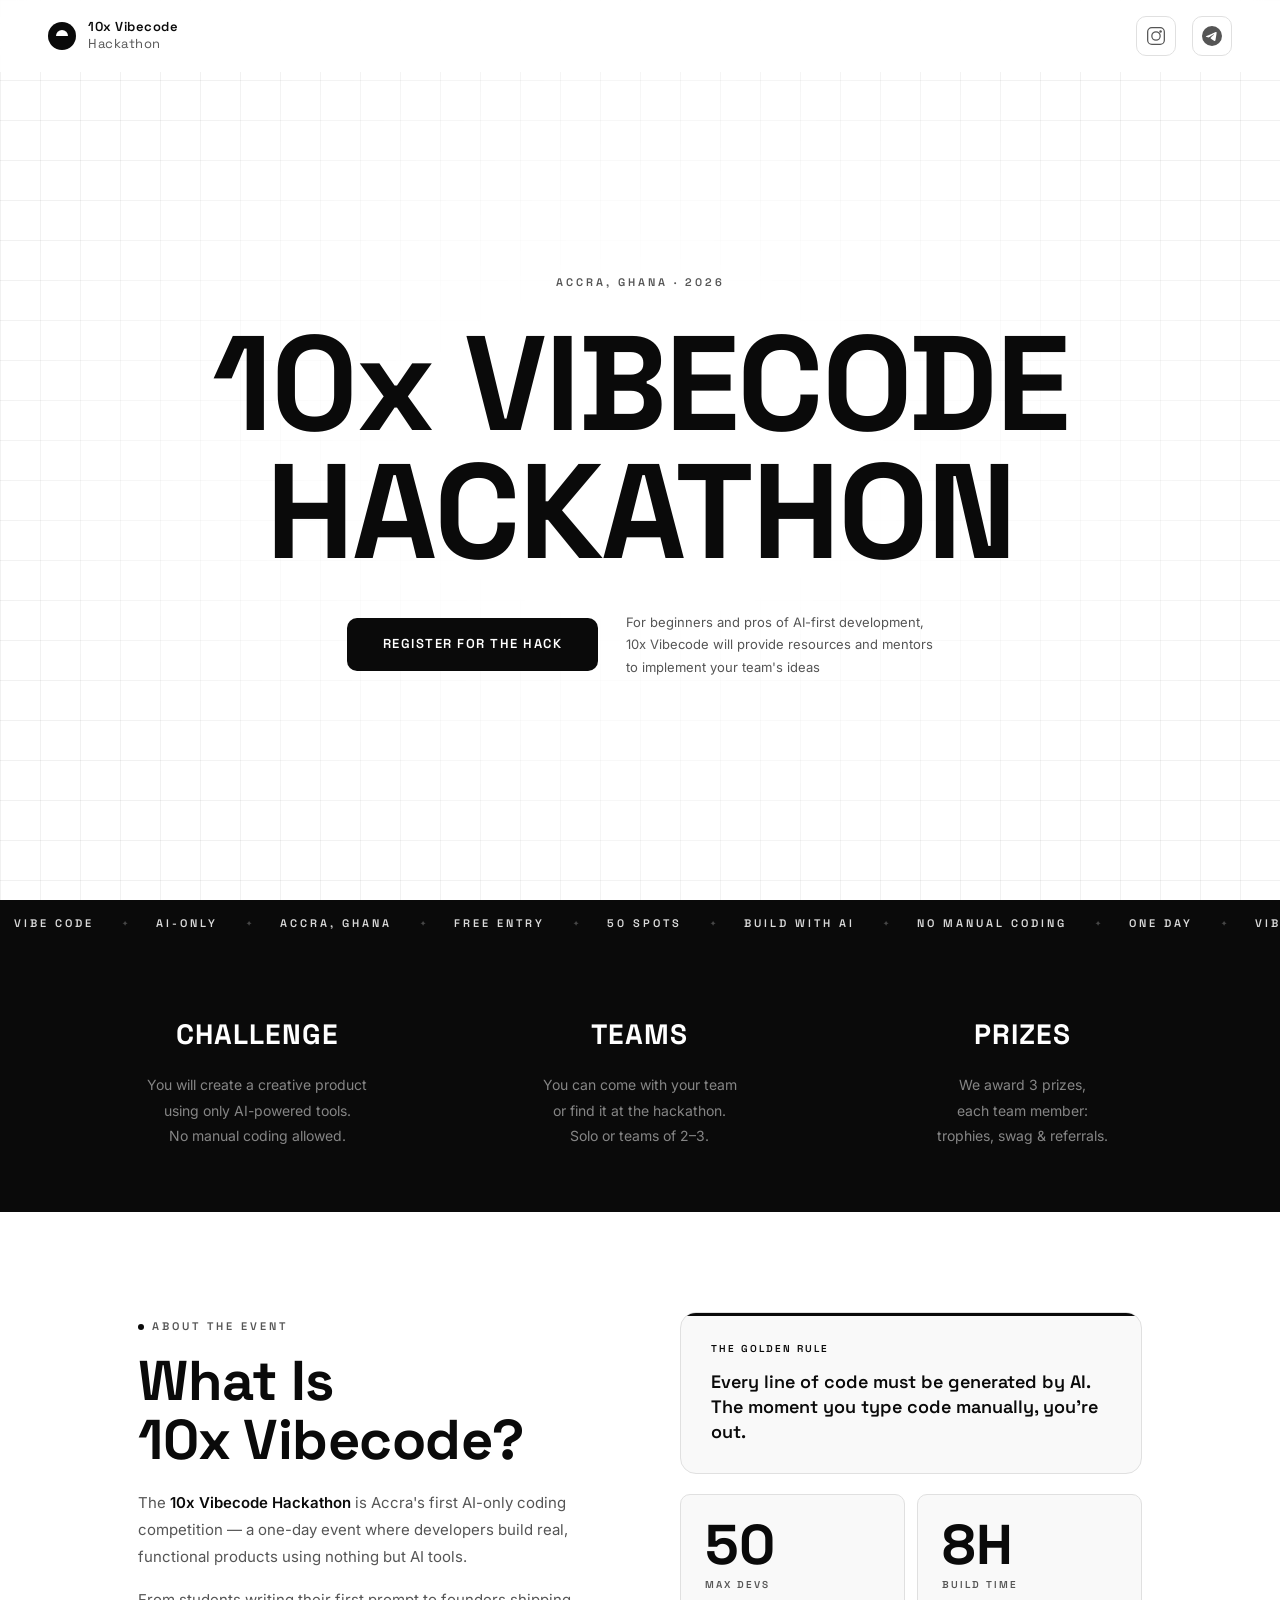
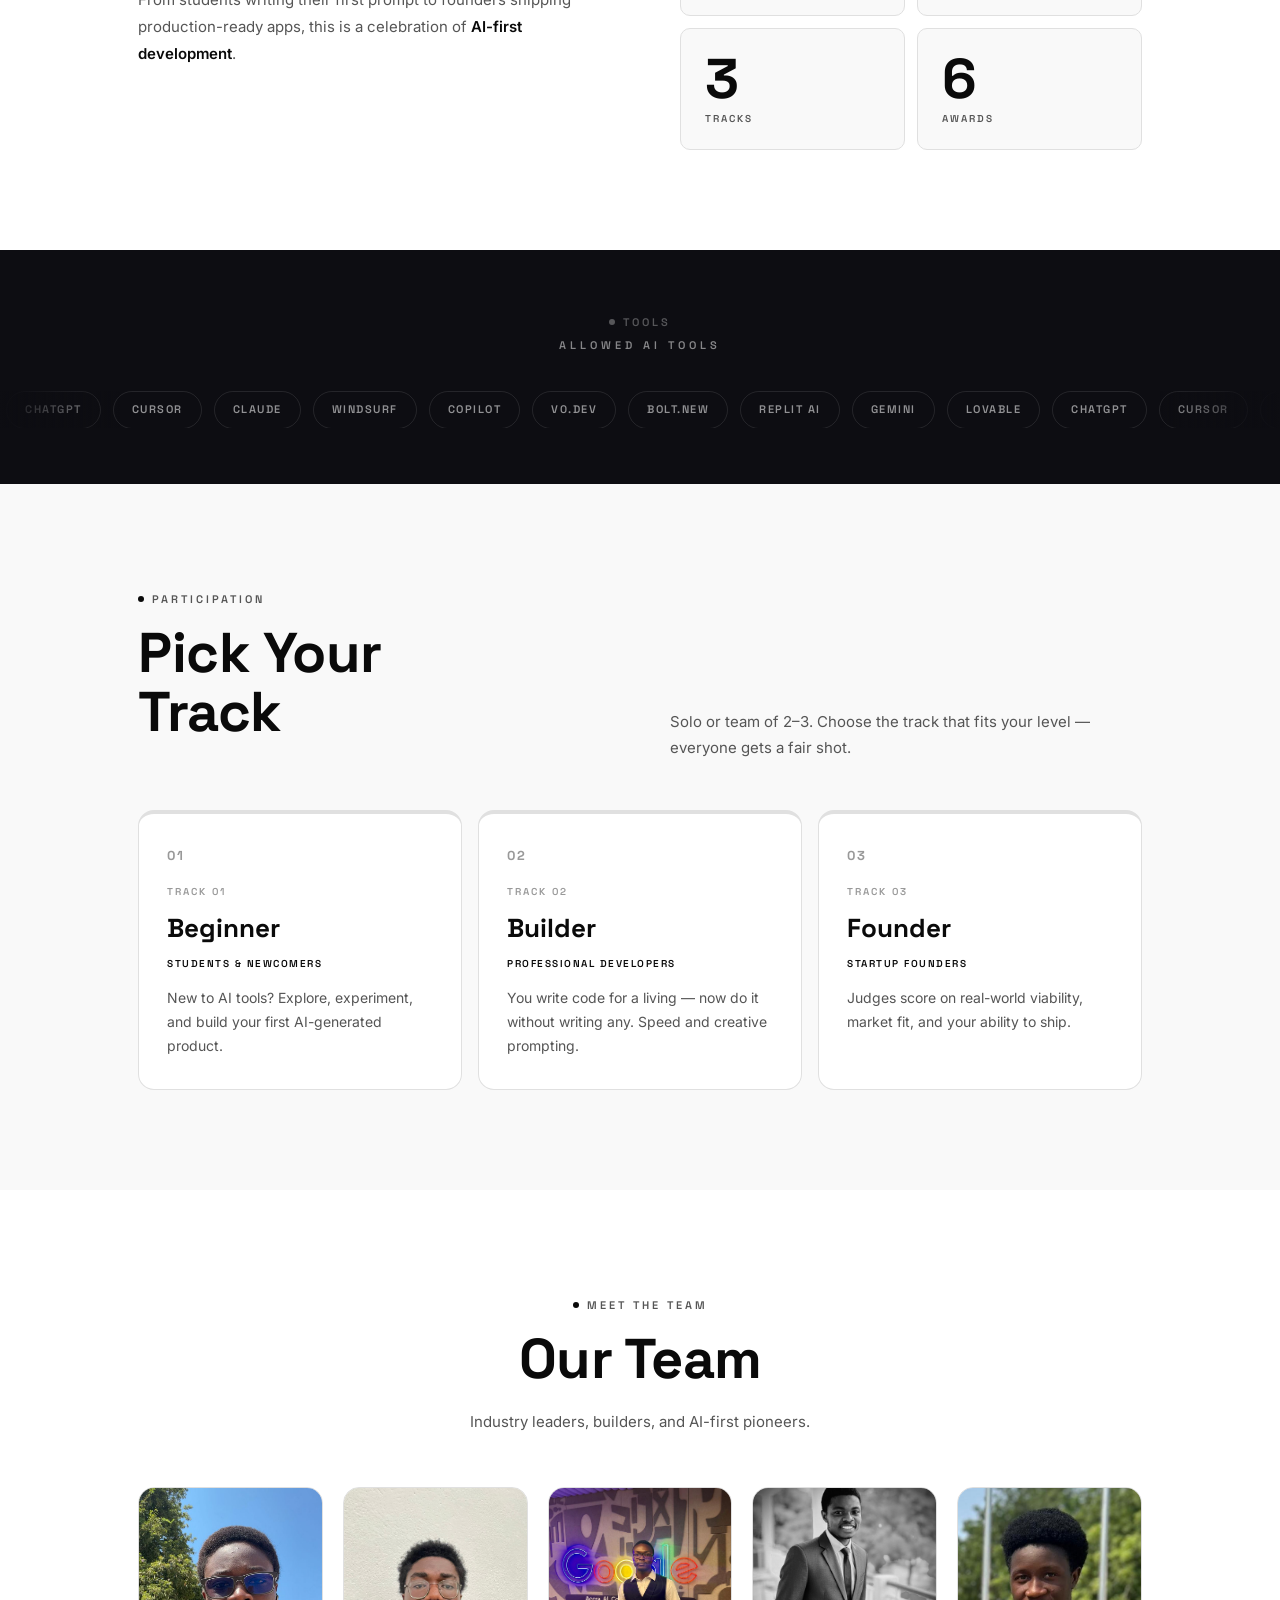
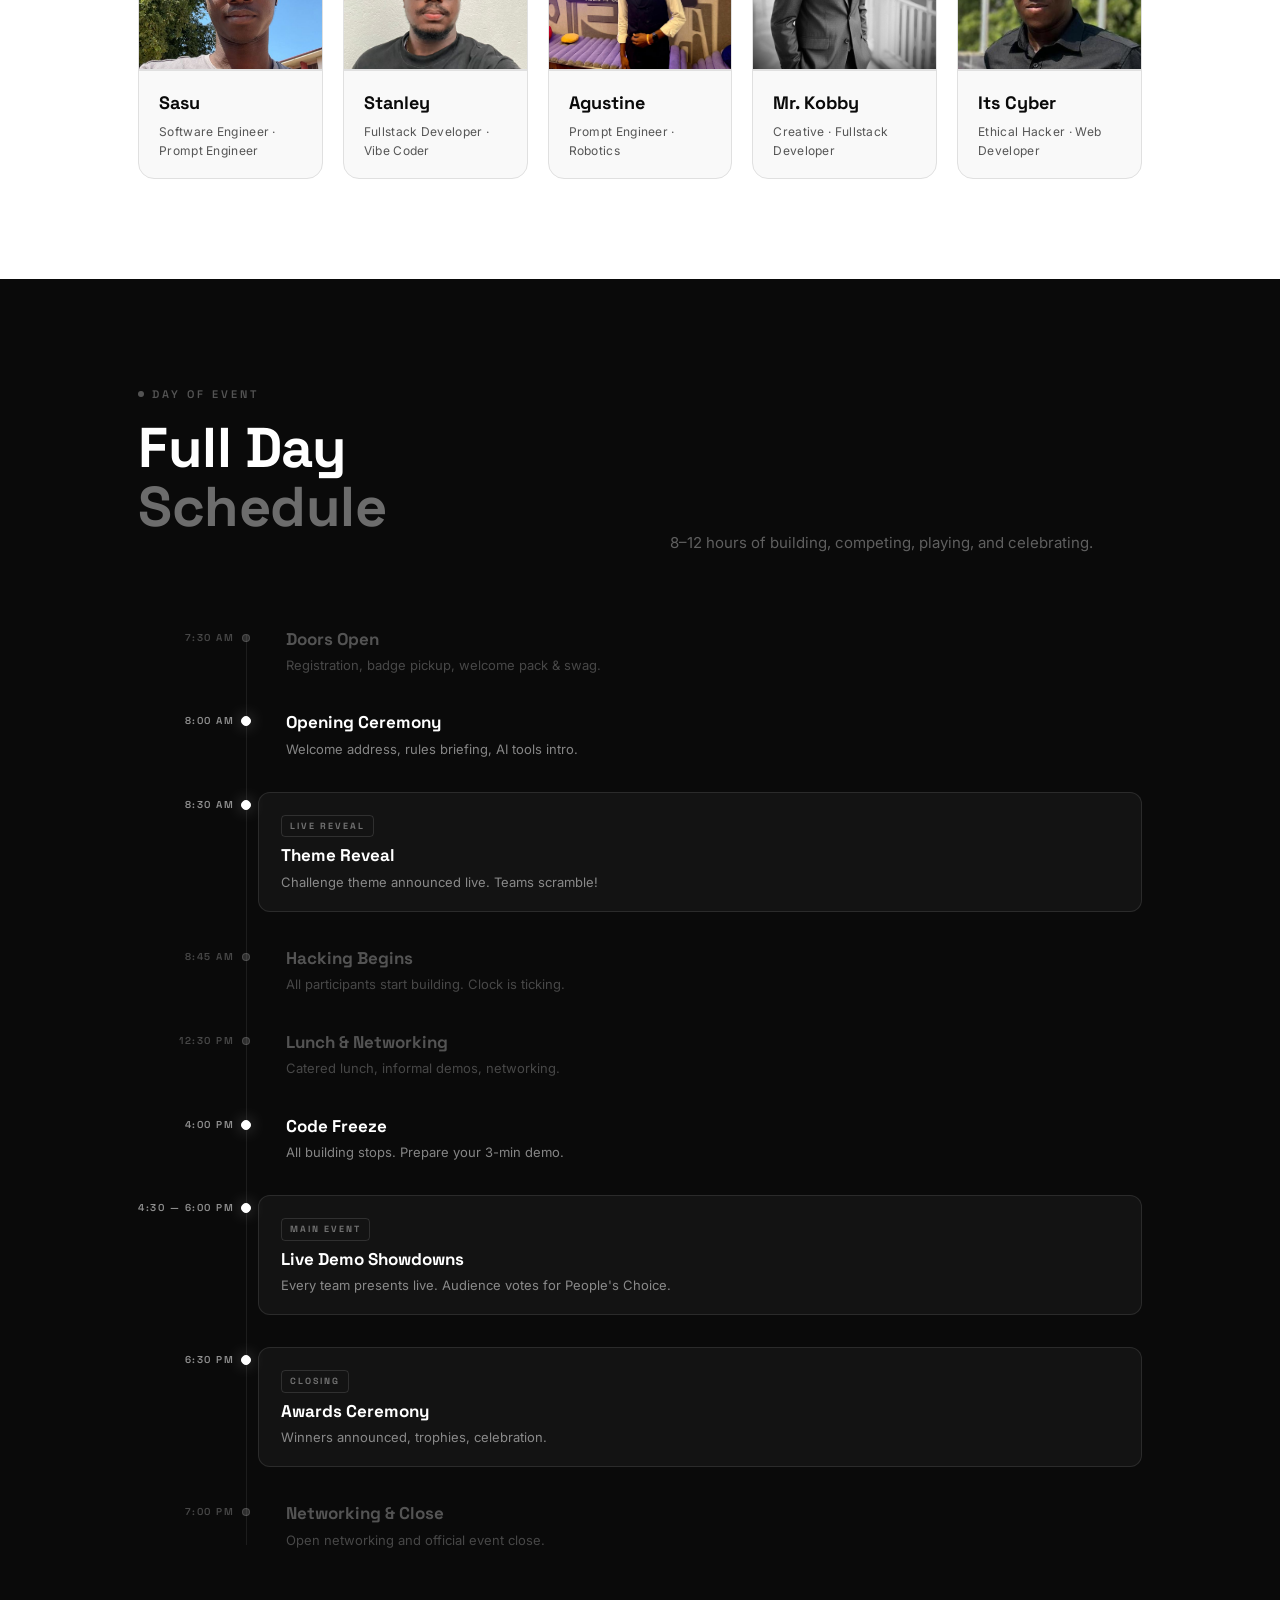
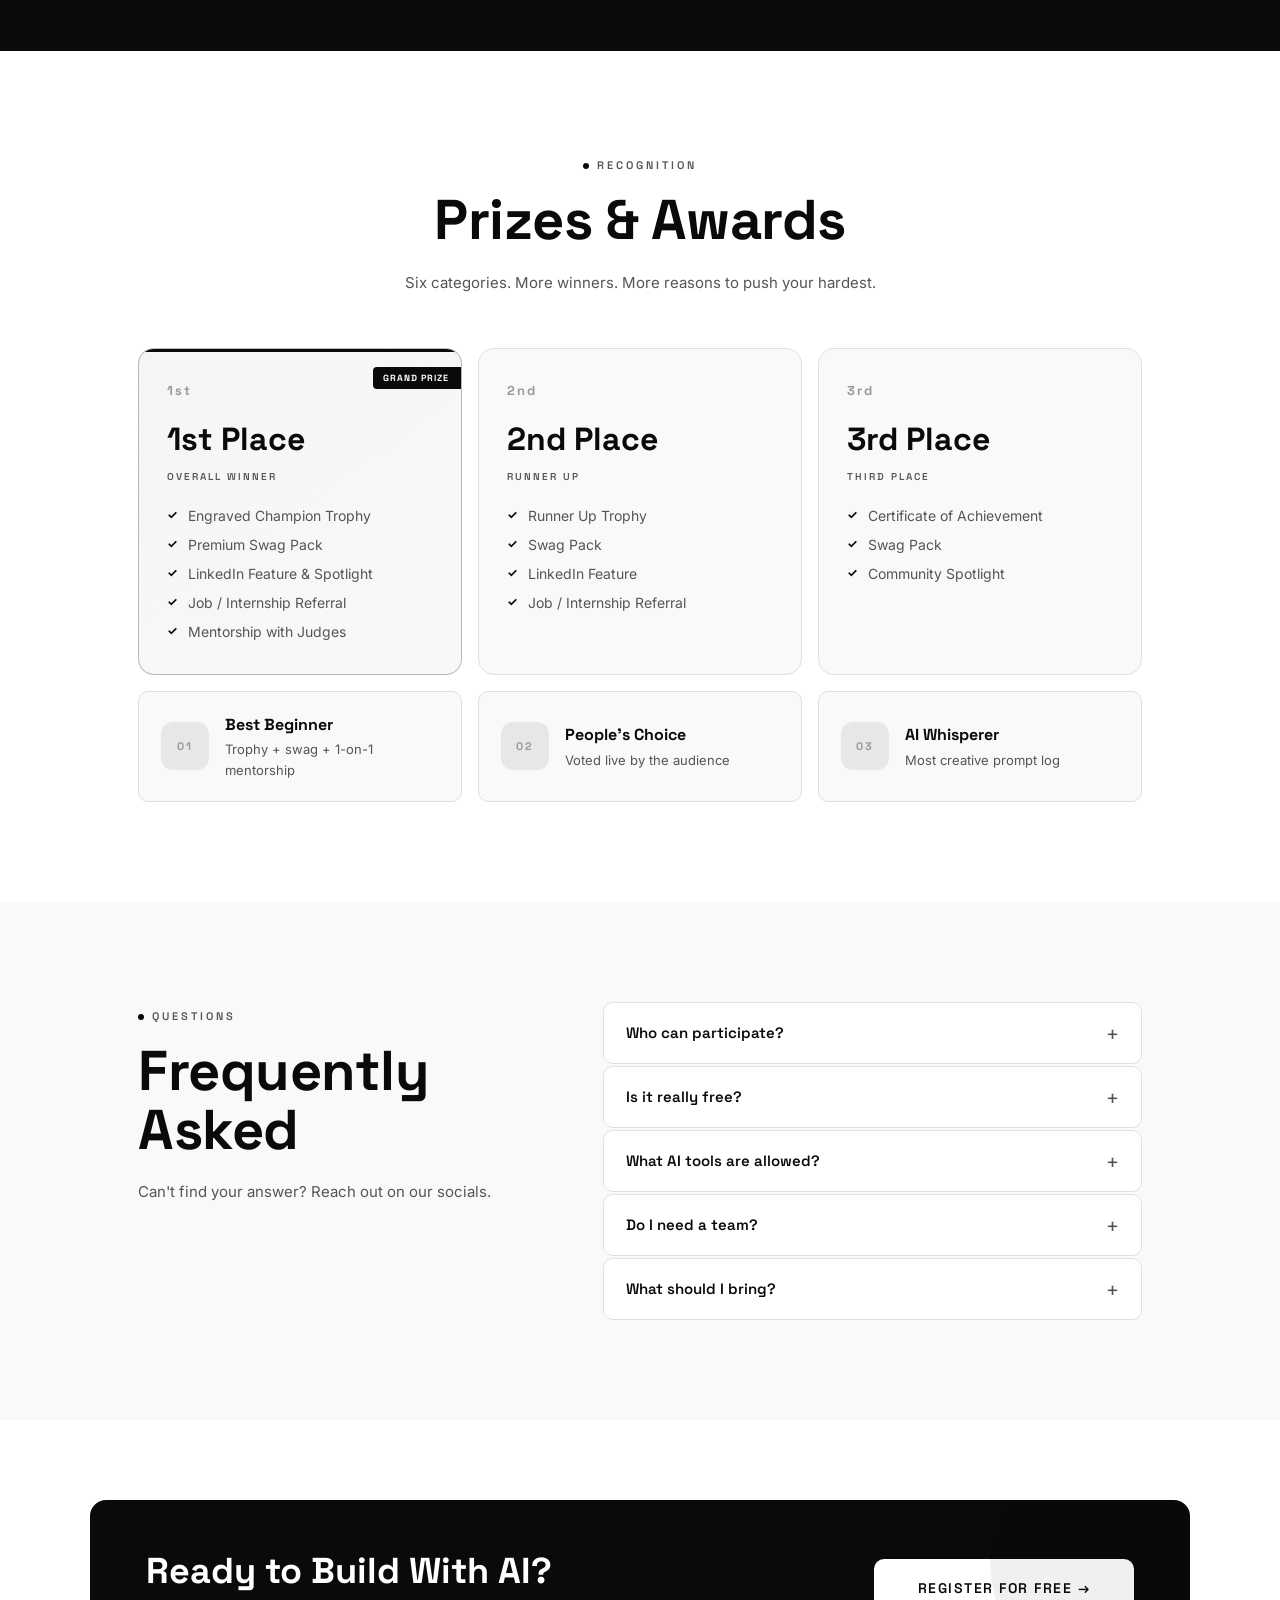
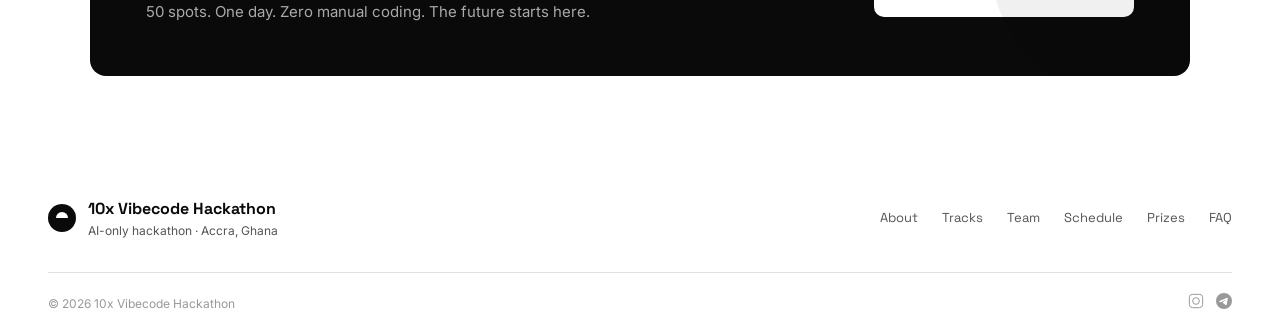
==== commit 853ff7ae: "UI improvements: schedule redesign, emoji removal, nav hide-on-scroll, footer and form fixes Co-Auth" ====
--- a/index.html
+++ b/index.html
@@ -5,1164 +5,449 @@
 <meta name="viewport" content="width=device-width, initial-scale=1.0">
 <title>10x Vibecode Hackathon — Accra, Ghana</title>
 <link rel="preconnect" href="https://fonts.googleapis.com">
-<link href="https://fonts.googleapis.com/css2?family=Bebas+Neue&family=Space+Mono:ital,wght@0,400;0,700;1,400&family=DM+Sans:wght@300;400;500;600&display=swap" rel="stylesheet">
-<style>
-*, *::before, *::after { box-sizing: border-box; margin: 0; padding: 0; }
-html { scroll-behavior: smooth; }
-
-:root {
-  --white: #0f0e1a;
-  --off: #13111f;
-  --surface: #1a1730;
-  --border: #2a2645;
-  --muted: #7874a0;
-  --body: #c4c0e0;
-  --heading: #f0eeff;
-  --violet: #8b5cf6;
-  --accent: #a78bfa;
-  --glow: #c4b5fd;
-  --pale: #1e1a38;
-  --soft: #16132a;
-  --green: #10b981;
-  --grad-main: linear-gradient(135deg, #6d28d9, #a78bfa);
-  --grad-warm: linear-gradient(135deg, #7c3aed, #ec4899);
-  --grad-cool: linear-gradient(135deg, #4f1fcf, #06b6d4);
-  --grad-text: linear-gradient(135deg, #a78bfa, #e879f9);
-  --radius: 14px;
-}
-
-body {
-  font-family: 'DM Sans', sans-serif;
-  background: var(--white);
-  color: var(--body);
-  line-height: 1.6;
-  overflow-x: hidden;
-  background-image: radial-gradient(ellipse 80% 50% at 50% 0%, rgba(109,40,217,0.18) 0%, transparent 60%);
-  background-attachment: fixed;
-}
-
-/* ── NAV ── */
-nav {
-  position: fixed; top: 0; left: 0; right: 0; z-index: 200;
-  background: rgba(13,11,26,0.88);
-  backdrop-filter: blur(24px); -webkit-backdrop-filter: blur(24px);
-  border-bottom: 1px solid rgba(139,92,246,0.18);
-  padding: 0 48px; height: 64px;
-  display: flex; align-items: center; justify-content: space-between;
-  transition: box-shadow 0.3s;
-}
-nav.scrolled { box-shadow: 0 4px 32px rgba(109,40,217,0.3); }
-.nav-logo {
-  display: flex; align-items: center; gap: 10px;
-  font-family: 'Bebas Neue', sans-serif; font-size: 22px; letter-spacing: 2px;
-  color: var(--heading); text-decoration: none;
-}
-.nav-logo-badge {
-  width: 34px; height: 34px; border-radius: 8px;
-  background: var(--grad-main);
-  display: flex; align-items: center; justify-content: center;
-  font-family: 'Bebas Neue', sans-serif; font-size: 16px; color: white; letter-spacing: 1px;
-  box-shadow: 0 4px 14px rgba(109,40,217,0.35);
-}
-.nav-logo span { background: var(--grad-text); -webkit-background-clip: text; -webkit-text-fill-color: transparent; background-clip: text; }
-.nav-links { display: flex; gap: 4px; list-style: none; }
-.nav-links a {
-  font-family: 'Space Mono', monospace; font-size: 11px; letter-spacing: 1.5px; text-transform: uppercase;
-  color: var(--muted); text-decoration: none; padding: 6px 14px; border-radius: 6px; transition: all 0.2s;
-}
-.nav-links a:hover { color: var(--violet); background: var(--soft); }
-.nav-actions { display: flex; gap: 10px; align-items: center; }
-.btn-ghost {
-  font-family: 'Space Mono', monospace; font-size: 10px; letter-spacing: 1.5px; text-transform: uppercase;
-  color: var(--body); text-decoration: none; padding: 9px 18px; border-radius: 8px;
-  border: 1px solid var(--border); background: rgba(255,255,255,0.04); transition: all 0.2s; cursor: pointer;
-}
-.btn-ghost:hover { border-color: var(--accent); color: var(--accent); background: var(--soft); }
-.btn-nav {
-  font-family: 'Space Mono', monospace; font-size: 10px; letter-spacing: 1.5px; text-transform: uppercase;
-  color: white; text-decoration: none; padding: 10px 22px; border-radius: 8px;
-  background: var(--grad-main); border: none; cursor: pointer;
-  box-shadow: 0 4px 16px rgba(109,40,217,0.35); transition: all 0.2s;
-}
-.btn-nav:hover { transform: translateY(-1px); box-shadow: 0 6px 24px rgba(109,40,217,0.45); }
-
-/* ── HERO ── */
-#hero {
-  min-height: 100vh; padding: 120px 5% 80px;
-  display: grid; grid-template-columns: 1fr 1fr;
-  grid-template-rows: 1fr auto auto;
-  column-gap: 40px; align-content: center;
-  position: relative; overflow: hidden;
-}
-.hero-content {
-  position: relative; z-index: 1; display: flex; flex-direction: column; align-items: flex-start;
-}
-.hero-bg {
-  position: absolute; inset: 0;
-  background:
-    radial-gradient(ellipse 120% 65% at 50% -10%, rgba(109,40,217,0.45) 0%, transparent 60%),
-    radial-gradient(ellipse 55% 55% at 88% 80%, rgba(192,132,252,0.22) 0%, transparent 55%),
-    radial-gradient(ellipse 45% 45% at 8% 75%, rgba(139,92,246,0.18) 0%, transparent 55%),
-    radial-gradient(ellipse 60% 40% at 50% 100%, rgba(76,29,149,0.35) 0%, transparent 60%);
-}
-.hero-dots {
-  position: absolute; inset: 0;
-  background-image: radial-gradient(circle, rgba(167,139,250,0.28) 1px, transparent 1px);
-  background-size: 32px 32px;
-  mask-image: radial-gradient(ellipse 80% 80% at 50% 50%, black 20%, transparent 80%);
-}
-.hero-badge {
-  display: inline-flex; align-items: center; gap: 8px;
-  background: rgba(109,40,217,0.22); color: var(--accent);
-  border: 1px solid rgba(139,92,246,0.35);
-  font-family: 'Space Mono', monospace; font-size: 10px; letter-spacing: 2px; text-transform: uppercase;
-  padding: 7px 18px; border-radius: 100px; border: 1px solid rgba(109,40,217,0.18);
-  margin-bottom: 32px; position: relative; z-index: 1;
-  animation: fadeUp 0.6s ease both;
-}
-.badge-pulse { width: 7px; height: 7px; border-radius: 50%; background: var(--green); box-shadow: 0 0 8px var(--green); animation: blink 2s infinite; }
-@keyframes blink { 0%,100%{opacity:1}50%{opacity:0.4} }
-
-.hero-title {
-  font-family: 'Bebas Neue', sans-serif;
-  font-size: clamp(72px, 11vw, 148px);
-  line-height: 0.92; letter-spacing: 2px;
-  color: var(--heading);
-  max-width: 900px; margin: 0 auto;
-  position: relative; z-index: 1;
-  animation: fadeUp 0.6s 0.1s ease both;
-}
-.hero-title .grad {
-  background: var(--grad-text);
-  -webkit-background-clip: text; -webkit-text-fill-color: transparent; background-clip: text;
-  display: block;
-}
-.hero-tagline {
-  font-family: 'Space Mono', monospace; font-size: 13px; letter-spacing: 2px;
-  color: var(--muted); margin-top: 24px; font-style: italic;
-  position: relative; z-index: 1;
-  animation: fadeUp 0.6s 0.2s ease both;
-}
-.hero-sub {
-  font-size: 17px; font-weight: 300; color: var(--muted);
-  max-width: 540px; margin: 14px 0 0; line-height: 1.75;
-  position: relative; z-index: 1;
-  animation: fadeUp 0.6s 0.25s ease both;
-}
-.hero-actions {
-  display: flex; gap: 12px; justify-content: flex-start; flex-wrap: wrap;
-  margin-top: 40px; position: relative; z-index: 1;
-  animation: fadeUp 0.6s 0.3s ease both;
-}
-.btn-hp {
-  font-family: 'Space Mono', monospace; font-size: 11px; letter-spacing: 2px; text-transform: uppercase;
-  color: white; text-decoration: none; padding: 16px 36px; border-radius: 10px;
-  background: var(--grad-main); box-shadow: 0 6px 24px rgba(109,40,217,0.38); transition: all 0.2s;
-}
-.btn-hp:hover { transform: translateY(-2px); box-shadow: 0 10px 36px rgba(109,40,217,0.48); }
-.btn-hs {
-  font-family: 'Space Mono', monospace; font-size: 11px; letter-spacing: 2px; text-transform: uppercase;
-  color: var(--body); text-decoration: none; padding: 16px 36px; border-radius: 10px;
-  border: 1px solid rgba(139,92,246,0.25); background: rgba(255,255,255,0.04); transition: all 0.2s;
-}
-.btn-hs:hover { border-color: var(--accent); color: var(--accent); background: rgba(139,92,246,0.1); }
-
-/* Countdown */
-.countdown-strip {
-  display: flex; margin-top: 60px; position: relative; z-index: 1;
-  grid-column: 1 / -1; justify-self: center;
-  border: 1px solid rgba(139,92,246,0.28); border-radius: 14px; overflow: hidden;
-  background: linear-gradient(135deg, rgba(30,26,56,0.95), rgba(20,17,40,0.98));
-  box-shadow: 0 8px 40px rgba(109,40,217,0.3), inset 0 1px 0 rgba(167,139,250,0.1);
-  animation: fadeUp 0.6s 0.4s ease both;
-  backdrop-filter: blur(12px);
-}
-.cd-block { padding: 24px 44px; display: flex; flex-direction: column; align-items: center; gap: 6px; border-right: 1px solid rgba(139,92,246,0.18); min-width: 116px; }
-.cd-block:last-child { border-right: none; }
-.cd-num {
-  font-family: 'Bebas Neue', sans-serif; font-size: 52px; line-height: 1; letter-spacing: 1px;
-  background: var(--grad-text); -webkit-background-clip: text; -webkit-text-fill-color: transparent; background-clip: text;
-}
-.cd-label { font-family: 'Space Mono', monospace; font-size: 9px; letter-spacing: 3px; text-transform: uppercase; color: var(--muted); }
-
-.info-bar {
-  display: flex; align-items: center; gap: 28px; flex-wrap: wrap; justify-content: center;
-  margin-top: 28px; position: relative; z-index: 1; grid-column: 1 / -1;
-  animation: fadeUp 0.6s 0.5s ease both;
-}
-.info-pill { display: flex; align-items: center; gap: 7px; font-family: 'Space Mono', monospace; font-size: 10px; letter-spacing: 1.5px; text-transform: uppercase; color: var(--muted); }
-.info-sep { width: 4px; height: 4px; border-radius: 50%; background: var(--border); }
-@keyframes fadeUp { from{opacity:0;transform:translateY(20px)} to{opacity:1;transform:translateY(0)} }
-
-/* ── TOOL BAR ── */
-.tool-bar {
-  padding: 44px 48px; border-top: 1px solid rgba(139,92,246,0.15); border-bottom: 1px solid rgba(139,92,246,0.15);
-  background: linear-gradient(180deg, #0f0d1e 0%, #13111f 100%);
-}
-.tool-bar-inner { max-width: 1100px; margin: 0 auto; text-align: center; }
-.tool-bar-label { font-family: 'Space Mono', monospace; font-size: 9px; letter-spacing: 3px; text-transform: uppercase; color: var(--muted); margin-bottom: 22px; }
-.tool-row { display: flex; gap: 10px; justify-content: center; flex-wrap: wrap; }
-.tool-chip {
-  display: flex; align-items: center; gap: 7px;
-  font-family: 'Space Mono', monospace; font-size: 10px; letter-spacing: 1px; text-transform: uppercase;
-  color: var(--muted); padding: 8px 16px; border-radius: 100px;
-  border: 1px solid rgba(139,92,246,0.2); background: rgba(255,255,255,0.04); transition: all 0.2s;
-}
-.tool-chip:hover { border-color: var(--accent); color: var(--accent); background: rgba(139,92,246,0.12); box-shadow: 0 2px 14px rgba(109,40,217,0.25); }
-.tool-chip span { font-size: 14px; display:inline-flex; align-items:center; vertical-align:middle; }
-
-/* ── SECTION COMMONS ── */
-.section { padding: 100px 48px; }
-.section-inner { max-width: 1100px; margin: 0 auto; }
-.section-tag {
-  display: inline-flex; align-items: center; gap: 8px;
-  font-family: 'Space Mono', monospace; font-size: 9px; letter-spacing: 3px; text-transform: uppercase;
-  color: var(--violet); margin-bottom: 16px;
-}
-.section-tag::before { content:''; width: 20px; height: 2px; background: var(--grad-main); border-radius: 2px; }
-.section-heading {
-  font-family: 'Bebas Neue', sans-serif;
-  font-size: clamp(48px, 5.5vw, 76px);
-  line-height: 0.95; letter-spacing: 1px; color: var(--heading); margin-bottom: 18px;
-}
-.section-heading .g {
-  background: var(--grad-text); -webkit-background-clip: text; -webkit-text-fill-color: transparent; background-clip: text;
-}
-.section-body { font-size: 16px; color: var(--muted); max-width: 520px; line-height: 1.8; }
-
-/* ── ABOUT ── */
-#about { background: linear-gradient(180deg, #13111f 0%, #0f0d1e 100%); }
-.about-grid { display: grid; grid-template-columns: 1fr 1fr; gap: 80px; align-items: center; }
-.about-body { font-size: 16px; color: var(--body); line-height: 1.8; margin-bottom: 18px; }
-.about-body strong { color: var(--heading); font-weight: 600; }
-
-.rule-card {
-  border-radius: var(--radius); padding: 30px 32px; margin-bottom: 20px;
-  position: relative; overflow: hidden;
-  background: linear-gradient(135deg, rgba(30,26,56,0.9), rgba(22,19,42,0.95));
-  border: 1px solid rgba(139,92,246,0.25);
-}
-.rule-card::before {
-  content: ''; position: absolute; top: 0; left: 0; right: 0; height: 3px;
-  background: var(--grad-main);
-}
-.rule-card::after {
-  content: ''; position: absolute; top: -40px; right: -40px;
-  width: 140px; height: 140px; border-radius: 50%;
-  background: radial-gradient(circle, rgba(109,40,217,0.07), transparent);
-}
-.rule-label { font-family: 'Space Mono', monospace; font-size: 9px; letter-spacing: 3px; text-transform: uppercase; color: var(--violet); margin-bottom: 12px; }
-.rule-text { font-family: 'Bebas Neue', sans-serif; font-size: 22px; letter-spacing: 1px; color: var(--heading); line-height: 1.3; }
-
-.stat-row { display: grid; grid-template-columns: 1fr 1fr; gap: 14px; }
-.stat-tile {
-  background: linear-gradient(135deg, rgba(22,19,40,0.95), rgba(16,13,32,0.98)); border: 1px solid rgba(139,92,246,0.18); border-radius: var(--radius);
-  padding: 24px 26px; transition: all 0.25s; position: relative; overflow: hidden;
-}
-.stat-tile::before {
-  content: ''; position: absolute; bottom: 0; left: 0; right: 0; height: 3px;
-  background: var(--grad-main); transform: scaleX(0); transform-origin: left; transition: transform 0.3s;
-}
-.stat-tile:hover { border-color: rgba(139,92,246,0.45); box-shadow: 0 8px 36px rgba(109,40,217,0.25); transform: translateY(-2px); }
-.stat-tile:hover::before { transform: scaleX(1); }
-.stat-n {
-  font-family: 'Bebas Neue', sans-serif; font-size: 56px; line-height: 1; letter-spacing: 1px;
-  background: var(--grad-text); -webkit-background-clip: text; -webkit-text-fill-color: transparent; background-clip: text;
-  margin-bottom: 4px;
-}
-.stat-l { font-family: 'Space Mono', monospace; font-size: 9px; letter-spacing: 2px; text-transform: uppercase; color: var(--muted); }
-
-/* ── TRACKS ── */
-#tracks {
-  background: linear-gradient(160deg, #0d0b1c 0%, #130f28 50%, #0f0d1e 100%);
-  position: relative; overflow: hidden;
-}
-#tracks::before {
-  content: '';
-  position: absolute; top: -200px; right: -200px; width: 700px; height: 700px; border-radius: 50%;
-  background: radial-gradient(circle, rgba(109,40,217,0.18), transparent 70%);
-  pointer-events: none;
-}
-#tracks::after {
-  content: '';
-  position: absolute; bottom: -150px; left: -100px; width: 500px; height: 500px; border-radius: 50%;
-  background: radial-gradient(circle, rgba(192,132,252,0.08), transparent 70%);
-  pointer-events: none;
-}
-.two-col-header { display: grid; grid-template-columns: 1fr 1fr; gap: 60px; align-items: end; margin-bottom: 48px; }
-.track-cards { display: grid; grid-template-columns: repeat(3, 1fr); gap: 18px; }
-.track-card {
-  background: linear-gradient(145deg, rgba(22,19,40,0.95), rgba(15,12,28,0.98)); border: 1px solid rgba(139,92,246,0.18); border-radius: var(--radius);
-  padding: 36px 30px; transition: all 0.25s; position: relative; overflow: hidden;
-}
-.track-card::after {
-  content:''; position:absolute; bottom:0; left:0; right:0; height:3px;
-  background: var(--grad-main); transform:scaleX(0); transform-origin:left; transition:transform 0.3s;
-}
-.track-card:hover { border-color: rgba(139,92,246,0.5); box-shadow: 0 14px 48px rgba(109,40,217,0.3), 0 0 0 1px rgba(139,92,246,0.15); transform: translateY(-4px); }
-.track-card:hover::after { transform: scaleX(1); }
-.track-emoji { font-size: 30px; display: block; margin-bottom: 20px; }
-.track-num { font-family: 'Space Mono', monospace; font-size: 9px; letter-spacing: 2px; text-transform: uppercase; color: var(--muted); margin-bottom: 8px; }
-.track-name { font-family: 'Bebas Neue', sans-serif; font-size: 32px; letter-spacing: 1px; color: var(--heading); margin-bottom: 6px; }
-.track-for { font-family: 'Space Mono', monospace; font-size: 10px; letter-spacing: 1px; color: var(--violet); margin-bottom: 14px; font-weight: 700; text-transform: uppercase; }
-.track-desc { font-size: 14px; color: var(--muted); line-height: 1.7; }
-.parti-note {
-  margin-top: 20px; background: linear-gradient(135deg, rgba(22,19,40,0.9), rgba(16,13,32,0.95)); border: 1px solid rgba(139,92,246,0.22); border-radius: var(--radius);
-  padding: 22px 28px; display: flex; align-items: center; gap: 18px;
-  border-left: 3px solid;
-  border-image: var(--grad-main) 1;
-}
-.parti-icon { font-size: 22px; }
-.parti-text { font-size: 14px; color: var(--muted); line-height: 1.6; }
-.parti-text strong { color: var(--heading); }
-
-/* ── SCHEDULE ── */
-#schedule { background: linear-gradient(180deg, #0f0d1e 0%, #12102200 40%, #0f0d1e 100%); position: relative; }
-#schedule::before { content:''; position:absolute; inset:0; background: radial-gradient(ellipse 70% 50% at 50% 50%, rgba(109,40,217,0.07) 0%, transparent 70%); pointer-events:none; }
-.schedule-grid { display: grid; grid-template-columns: 1fr 1fr; gap: 12px; }
-.sch-card {
-  background: rgba(18,15,32,0.9); border: 1px solid rgba(139,92,246,0.16); border-radius: var(--radius);
-  padding: 24px 26px; transition: all 0.2s;
-}
-.sch-card:hover { border-color: rgba(139,92,246,0.35); box-shadow: 0 6px 28px rgba(109,40,217,0.2); }
-.sch-card.hi {
-  background: linear-gradient(135deg, rgba(36,28,72,0.95), rgba(28,22,58,0.98));
-  border-color: rgba(139,92,246,0.3);
-  box-shadow: inset 0 1px 0 rgba(167,139,250,0.08);
-}
-.sch-card.side { background: rgba(15,12,26,0.8); border-color: rgba(139,92,246,0.12); }
-.sch-card.span2 { grid-column: span 2; }
-.sch-time {
-  font-family: 'Space Mono', monospace; font-size: 10px; letter-spacing: 2px; text-transform: uppercase;
-  margin-bottom: 8px;
-  background: var(--grad-text); -webkit-background-clip: text; -webkit-text-fill-color: transparent; background-clip: text;
-  font-weight: 700;
-}
-.sch-name { font-family: 'Bebas Neue', sans-serif; font-size: 22px; letter-spacing: 1px; color: var(--heading); margin-bottom: 6px; }
-.sch-desc { font-size: 13px; color: var(--muted); line-height: 1.65; }
-.sch-tag { display: inline-block; margin-top: 10px; font-family: 'Space Mono', monospace; font-size: 9px; letter-spacing: 1px; font-weight: 700; padding: 4px 10px; border-radius: 100px; text-transform: uppercase; }
-.sch-tag.main { background: var(--pale); color: var(--violet); }
-.sch-tag.fun { background: #d1fae5; color: #065f46; }
-
-/* ── PRIZES ── */
-#prizes {
-  position: relative; overflow: hidden;
-  background: linear-gradient(180deg, #13111f 0%, #0d0b1e 50%, #13111f 100%);
-}
-#prizes::before {
-  content: '';
-  position: absolute; bottom: -100px; left: 50%; transform: translateX(-50%);
-  width: 900px; height: 500px; border-radius: 50%;
-  background: radial-gradient(ellipse, rgba(109,40,217,0.18), transparent 70%);
-  pointer-events: none;
-}
-#prizes::after {
-  content: '';
-  position: absolute; top: -100px; left: -150px; width: 500px; height: 500px; border-radius: 50%;
-  background: radial-gradient(circle, rgba(192,132,252,0.07), transparent 70%);
-  pointer-events: none;
-}
-.prizes-top { text-align: center; margin-bottom: 52px; }
-.prizes-top .section-body { margin: 0 auto; }
-.prizes-grid { display: grid; grid-template-columns: repeat(3, 1fr); gap: 18px; margin-bottom: 18px; }
-.prize-card {
-  background: linear-gradient(145deg, rgba(22,19,42,0.95), rgba(14,12,26,0.98)); border: 1px solid rgba(139,92,246,0.18); border-radius: var(--radius);
-  padding: 36px 30px; position: relative; overflow: hidden; transition: all 0.25s;
-}
-.prize-card:hover { border-color: rgba(139,92,246,0.45); box-shadow: 0 14px 48px rgba(109,40,217,0.28); transform: translateY(-4px); }
-.prize-card.top {
-  background: linear-gradient(145deg, rgba(40,25,80,0.98), rgba(28,18,60,0.98));
-  border-color: rgba(139,92,246,0.35);
-  box-shadow: 0 8px 40px rgba(109,40,217,0.25), inset 0 1px 0 rgba(167,139,250,0.12);
-}
-.prize-card.top::before { content:''; position:absolute; top:0; left:0; right:0; height:3px; background:var(--grad-main); }
-.prize-ribbon {
-  position: absolute; top: 20px; right: -2px;
-  font-family: 'Space Mono', monospace; font-size: 9px; letter-spacing: 1px; text-transform: uppercase;
-  color: white; background: var(--grad-main); padding: 4px 14px 4px 10px; border-radius: 4px 0 0 4px;
-}
-.prize-medal { font-size: 36px; margin-bottom: 14px; }
-.prize-place {
-  font-family: 'Bebas Neue', sans-serif; font-size: 48px; letter-spacing: 1px; line-height: 1;
-  background: var(--grad-text); -webkit-background-clip: text; -webkit-text-fill-color: transparent; background-clip: text;
-  margin-bottom: 4px;
-}
-.prize-sub { font-family: 'Space Mono', monospace; font-size: 9px; letter-spacing: 2px; text-transform: uppercase; color: var(--muted); margin-bottom: 22px; }
-.prize-list { list-style: none; display: flex; flex-direction: column; gap: 9px; }
-.prize-list li { display: flex; align-items: flex-start; gap: 10px; font-size: 14px; color: var(--body); line-height: 1.5; }
-.prize-list li::before { content:'✓'; color: var(--green); font-weight: 700; font-size: 12px; flex-shrink: 0; margin-top: 2px; }
-
-.special-row { display: grid; grid-template-columns: repeat(3, 1fr); gap: 18px; }
-.special-card {
-  background: linear-gradient(135deg, rgba(20,17,38,0.95), rgba(14,12,28,0.98)); border: 1px solid rgba(139,92,246,0.18); border-radius: var(--radius);
-  padding: 22px 24px; display: flex; align-items: center; gap: 16px; transition: all 0.2s;
-}
-.special-card:hover { border-color: rgba(139,92,246,0.4); box-shadow: 0 6px 28px rgba(109,40,217,0.22); transform: translateY(-2px); }
-.special-icon-wrap {
-  width: 48px; height: 48px; border-radius: 12px; flex-shrink: 0;
-  background: var(--grad-main);
-  display: flex; align-items: center; justify-content: center; font-size: 22px;
-  box-shadow: 0 4px 12px rgba(109,40,217,0.3);
-}
-.special-name { font-family: 'Bebas Neue', sans-serif; font-size: 20px; letter-spacing: 1px; color: var(--heading); margin-bottom: 3px; }
-.special-desc { font-size: 13px; color: var(--muted); line-height: 1.5; }
-
-/* ── SPONSORS ── */
-#sponsors { background: linear-gradient(180deg, #0f0d1e 0%, #13111f 100%); }
-.sponsors-top { text-align: center; margin-bottom: 56px; }
-.sponsors-top .section-body { margin: 0 auto; }
-.tier-label { font-family: 'Space Mono', monospace; font-size: 9px; letter-spacing: 3px; text-transform: uppercase; color: var(--muted); margin-bottom: 14px; }
-.tier-row { display: flex; gap: 14px; flex-wrap: wrap; margin-bottom: 32px; }
-.s-slot {
-  border: 1.5px dashed rgba(139,92,246,0.22); border-radius: var(--radius);
-  display: flex; align-items: center; justify-content: center;
-  font-family: 'Space Mono', monospace; font-size: 10px; letter-spacing: 1.5px; text-transform: uppercase;
-  color: var(--muted); transition: all 0.2s; cursor: default;
-  background: rgba(255,255,255,0.02);
-}
-.s-slot:hover { border-color: var(--accent); color: var(--accent); background: rgba(139,92,246,0.08); box-shadow: 0 4px 20px rgba(109,40,217,0.2); }
-.s-slot.g { width: 240px; height: 88px; font-size: 11px; }
-.s-slot.s { width: 180px; height: 72px; }
-.s-slot.b { width: 140px; height: 60px; font-size: 10px; }
-
-.sponsor-cta-band {
-  border-radius: var(--radius); padding: 44px 52px;
-  background: linear-gradient(135deg, #3b0e8f 0%, #5b21b6 40%, #7c3aed 75%, #a78bfa 100%);  
-  box-shadow: 0 16px 56px rgba(109,40,217,0.45), inset 0 1px 0 rgba(255,255,255,0.1);
-  display: flex; align-items: center; justify-content: space-between; gap: 32px; flex-wrap: wrap; margin-top: 48px;
-  position: relative; overflow: hidden;
-}
-.sponsor-cta-band::before {
-  content: '';
-  position: absolute; top: -80px; right: -80px; width: 280px; height: 280px; border-radius: 50%;
-  background: rgba(255,255,255,0.06);
-  pointer-events: none;
-}
-.sponsor-cta-band::after {
-  content: '';
-  position: absolute; bottom: -60px; left: 30%; width: 200px; height: 200px; border-radius: 50%;
-  background: rgba(255,255,255,0.04);
-  pointer-events: none;
-}
-.sctb-text { color: white; position: relative; z-index: 1; }
-.sctb-title { font-family: 'Bebas Neue', sans-serif; font-size: 40px; letter-spacing: 2px; margin-bottom: 10px; }
-.sctb-text p { font-size: 15px; opacity: 0.82; max-width: 480px; line-height: 1.65; }
-.btn-white {
-  background: white; color: var(--violet);
-  font-family: 'Space Mono', monospace; font-size: 10px; letter-spacing: 2px; text-transform: uppercase;
-  padding: 14px 28px; border-radius: 9px; text-decoration: none; white-space: nowrap;
-  font-weight: 700; transition: all 0.2s; flex-shrink: 0; position: relative; z-index: 1;
-  box-shadow: 0 4px 16px rgba(0,0,0,0.15);
-}
-.btn-white:hover { transform: translateY(-2px); box-shadow: 0 8px 28px rgba(0,0,0,0.2); }
-
-/* ── REGISTER ── */
-#register {
-  background: linear-gradient(160deg, #0d0b1c 0%, #130f28 60%, #0f0d1e 100%); position: relative; overflow: hidden;
-}
-#register::before {
-  content: ''; position: absolute; top: -150px; right: -150px; width: 600px; height: 600px; border-radius: 50%;
-  background: radial-gradient(circle, rgba(109,40,217,0.18), transparent 70%);
-  pointer-events: none;
-}
-#register::after {
-  content: ''; position: absolute; bottom: -100px; left: -100px; width: 400px; height: 400px; border-radius: 50%;
-  background: radial-gradient(circle, rgba(192,132,252,0.07), transparent 70%);
-  pointer-events: none;
-}
-.register-grid { display: grid; grid-template-columns: 1fr 1.35fr; gap: 80px; align-items: start; }
-.register-left p { font-size: 16px; color: var(--muted); line-height: 1.8; margin-bottom: 32px; }
-.detail-list { display: flex; flex-direction: column; gap: 16px; }
-.detail-item { display: flex; align-items: flex-start; gap: 14px; }
-.d-icon {
-  width: 42px; height: 42px; border-radius: 10px; flex-shrink: 0;
-  background: var(--grad-main);
-  display: flex; align-items: center; justify-content: center; font-size: 17px;
-  box-shadow: 0 4px 14px rgba(109,40,217,0.28);
-}
-.d-label { font-family: 'Space Mono', monospace; font-size: 9px; letter-spacing: 2px; text-transform: uppercase; color: var(--muted); margin-bottom: 3px; }
-.d-value { font-size: 15px; font-weight: 500; color: var(--heading); }
-
-/* Form */
-.form-card {
-  background: linear-gradient(145deg, rgba(22,19,42,0.98), rgba(14,12,26,0.99)); border: 1px solid rgba(139,92,246,0.22); border-radius: 18px;
-  padding: 42px; box-shadow: 0 16px 56px rgba(109,40,217,0.25), inset 0 1px 0 rgba(167,139,250,0.08);
-  position: relative; overflow: hidden;
-}
-.form-card::before {
-  content: ''; position: absolute; top: 0; left: 0; right: 0; height: 3px;
-  background: linear-gradient(90deg, #6d28d9, #a78bfa, #6d28d9);
-  background-size: 200%; animation: shimmer 4s linear infinite;
-}
-@keyframes shimmer { 0%{background-position:0%} 100%{background-position:200%} }
-.form-h { font-family: 'Bebas Neue', sans-serif; font-size: 32px; letter-spacing: 2px; color: var(--heading); margin-bottom: 4px; }
-.form-sh { font-family: 'Space Mono', monospace; font-size: 10px; letter-spacing: 1.5px; color: var(--muted); margin-bottom: 30px; text-transform: uppercase; }
-
-.form-row { display: grid; grid-template-columns: 1fr 1fr; gap: 14px; }
-.form-group { margin-bottom: 16px; }
-label { display: block; font-family: 'Space Mono', monospace; font-size: 9px; letter-spacing: 2px; text-transform: uppercase; color: var(--body); margin-bottom: 7px; }
-label .req { color: var(--accent); }
-input, select, textarea {
-  width: 100%; background: rgba(255,255,255,0.04); border: 1.5px solid rgba(139,92,246,0.2);
-  color: var(--heading); font-family: 'DM Sans', sans-serif; font-size: 14px;
-  padding: 11px 14px; border-radius: 9px; outline: none; transition: all 0.2s; -webkit-appearance: none; appearance: none;
-}
-input::placeholder, textarea::placeholder { color: var(--muted); font-size: 12px; }
-input:focus, select:focus, textarea:focus { border-color: var(--accent); background: rgba(139,92,246,0.06); box-shadow: 0 0 0 4px rgba(109,40,217,0.15); }
-textarea { resize: vertical; min-height: 68px; line-height: 1.6; }
-select { cursor: pointer; }
-select option { background: #1a1730; color: var(--heading); }
-input.err, select.err { border-color: #ef4444; box-shadow: 0 0 0 3px rgba(239,68,68,0.08); }
-
-.fmt-toggle { display: flex; border: 1.5px solid var(--border); border-radius: 9px; overflow: hidden; }
-.fmt-btn {
-  flex: 1; padding: 10px 8px; text-align: center;
-  font-family: 'Space Mono', monospace; font-size: 9px; letter-spacing: 1.5px; text-transform: uppercase;
-  color: var(--muted); cursor: pointer; border-right: 1px solid rgba(139,92,246,0.15); background: rgba(255,255,255,0.03); transition: all 0.2s; user-select: none;
-}
-.fmt-btn:last-child { border-right: none; }
-.fmt-btn:hover { background: rgba(139,92,246,0.1); color: var(--accent); }
-.fmt-btn.on { background: var(--grad-main); color: white; }
-
-.divider { border: none; border-top: 1px solid rgba(139,92,246,0.15); margin: 18px 0; }
-.team-sec { display: none; }
-.team-sec.show { display: block; }
-.team-ttl { font-family: 'Space Mono', monospace; font-size: 9px; letter-spacing: 3px; text-transform: uppercase; color: var(--violet); margin-bottom: 14px; }
-
-.submit-btn {
-  width: 100%; padding: 16px;
-  background: var(--grad-main);
-  color: white; font-family: 'Space Mono', monospace; font-size: 11px; letter-spacing: 2px; text-transform: uppercase;
-  border: none; border-radius: 10px; cursor: pointer; transition: all 0.2s;
-  box-shadow: 0 6px 20px rgba(109,40,217,0.35); margin-top: 4px;
-}
-.submit-btn:hover { transform: translateY(-1px); box-shadow: 0 8px 28px rgba(109,40,217,0.45); }
-.form-note { font-family: 'Space Mono', monospace; font-size: 9px; letter-spacing: 1px; color: var(--muted); text-align: center; margin-top: 14px; line-height: 1.7; text-transform: uppercase; }
-
-.success-wrap { display: none; text-align: center; padding: 52px 24px; }
-.success-wrap.show { display: block; }
-.success-icon-box {
-  width: 76px; height: 76px; border-radius: 50%; margin: 0 auto 20px;
-  background: var(--grad-main);
-  display: flex; align-items: center; justify-content: center; font-size: 32px; color: white;
-  box-shadow: 0 8px 28px rgba(109,40,217,0.35);
-}
-.success-title { font-family: 'Bebas Neue', sans-serif; font-size: 44px; letter-spacing: 2px; background: var(--grad-text); -webkit-background-clip: text; -webkit-text-fill-color: transparent; background-clip: text; margin-bottom: 14px; }
-.success-msg { font-size: 15px; color: var(--muted); line-height: 1.75; max-width: 360px; margin: 0 auto; }
-
-/* ── FAQ ── */
-#faq { background: linear-gradient(180deg, #13111f 0%, #0f0d1e 100%); }
-.faq-grid { display: grid; grid-template-columns: 1fr 1.4fr; gap: 80px; align-items: start; }
-.faq-list { display: flex; flex-direction: column; gap: 2px; }
-.faq-item { background: linear-gradient(135deg, rgba(20,17,36,0.95), rgba(14,12,26,0.98)); border: 1px solid rgba(139,92,246,0.16); border-radius: var(--radius); overflow: hidden; transition: all 0.2s; }
-.faq-item:hover { box-shadow: 0 4px 24px rgba(109,40,217,0.2); border-color: rgba(139,92,246,0.3); }
-.faq-q {
-  padding: 20px 24px; cursor: pointer; display: flex; justify-content: space-between; align-items: center; gap: 16px;
-  user-select: none;
-}
-.faq-q-text { font-family: 'DM Sans', sans-serif; font-size: 15px; font-weight: 600; color: var(--heading); }
-.faq-arrow { font-size: 20px; color: var(--muted); transition: transform 0.25s, color 0.25s; flex-shrink: 0; line-height: 1; }
-.faq-item.open .faq-arrow { transform: rotate(45deg); color: var(--violet); }
-.faq-a { max-height: 0; overflow: hidden; transition: max-height 0.3s ease, padding 0.3s; font-size: 14px; color: var(--muted); line-height: 1.75; padding: 0 24px; }
-.faq-item.open .faq-a { max-height: 200px; padding: 0 24px 20px; }
-.faq-item.open { border-color: rgba(139,92,246,0.35); background: linear-gradient(135deg, rgba(28,22,52,0.98), rgba(18,14,36,0.99)); }
-
-/* ── CONTACT ── */
-#contact { background: linear-gradient(160deg, #0d0b1c 0%, #12102a 50%, #0f0d1e 100%); position: relative; overflow: hidden; }
-#contact::before { content:''; position:absolute; top:-200px; right:-100px; width:500px; height:500px; border-radius:50%; background:radial-gradient(circle, rgba(109,40,217,0.12), transparent 70%); pointer-events:none; }
-.contact-grid { display: grid; grid-template-columns: 1fr 1.2fr; gap: 80px; align-items: center; }
-.social-row { display: flex; flex-wrap: wrap; gap: 10px; margin-top: 28px; }
-.soc-btn {
-  display: flex; align-items: center; gap: 8px; text-decoration: none;
-  font-family: 'Space Mono', monospace; font-size: 10px; letter-spacing: 1.5px; text-transform: uppercase;
-  color: var(--body); padding: 9px 16px; border-radius: 9px; border: 1.5px solid rgba(139,92,246,0.2); background: rgba(255,255,255,0.04); transition: all 0.2s;
-}
-.soc-btn:hover { border-color: var(--accent); color: var(--accent); background: rgba(139,92,246,0.1); box-shadow: 0 4px 16px rgba(109,40,217,0.2); }
-
-.ct-row { padding: 18px 0; border-bottom: 1px solid rgba(139,92,246,0.12); display: flex; justify-content: space-between; align-items: center; gap: 16px; }
-.ct-row:first-child { border-top: 1px solid rgba(139,92,246,0.12); }
-.ct-key { font-family: 'Space Mono', monospace; font-size: 9px; letter-spacing: 2px; text-transform: uppercase; color: var(--muted); }
-.ct-val { font-size: 14px; font-weight: 500; color: var(--heading); }
-.ct-val a { background: var(--grad-text); -webkit-background-clip: text; -webkit-text-fill-color: transparent; background-clip: text; text-decoration: none; font-weight: 600; }
-.ct-val a:hover { text-decoration: underline; }
-
-/* ── FOOTER ── */
-footer { background: linear-gradient(180deg, #08061a 0%, #050314 100%); padding: 64px 48px 32px; color: rgba(255,255,255,0.45); border-top: 1px solid rgba(139,92,246,0.15); }
-.footer-inner { max-width: 1100px; margin: 0 auto; }
-.footer-top { display: grid; grid-template-columns: 1.5fr 1fr 1fr 1fr; gap: 48px; margin-bottom: 56px; }
-.footer-brand-row { display: flex; align-items: center; gap: 10px; margin-bottom: 14px; }
-.f-logo-icon { width: 32px; height: 32px; border-radius: 8px; background: var(--grad-main); display: flex; align-items: center; justify-content: center; font-family: 'Bebas Neue', sans-serif; font-size: 15px; color: white; letter-spacing: 1px; }
-.f-brand-name { font-family: 'Bebas Neue', sans-serif; font-size: 20px; letter-spacing: 2px; color: white; }
-.footer-tagline { font-family: 'Space Mono', monospace; font-size: 10px; letter-spacing: 1px; line-height: 1.7; color: rgba(255,255,255,0.4); }
-.fcol-title { font-family: 'Space Mono', monospace; font-size: 9px; letter-spacing: 2.5px; text-transform: uppercase; color: rgba(255,255,255,0.6); margin-bottom: 16px; }
-.fcol a { display: block; font-size: 13px; color: rgba(255,255,255,0.38); text-decoration: none; margin-bottom: 10px; transition: color 0.2s; }
-.fcol a:hover { color: white; }
-.footer-bottom { border-top: 1px solid rgba(139,92,246,0.12); padding-top: 24px; display: flex; justify-content: space-between; align-items: center; font-family: 'Space Mono', monospace; font-size: 9px; letter-spacing: 1px; flex-wrap: wrap; gap: 12px; text-transform: uppercase; }
-.fbl { display: flex; gap: 24px; }
-.fbl a { color: rgba(255,255,255,0.3); text-decoration: none; transition: color 0.2s; }
-.fbl a:hover { color: white; }
-
-/* ── SPEAKERS (APN-style) ── */
-#speakers {
-  background: linear-gradient(160deg, #0f0d1e 0%, #13102a 50%, #0f0d1e 100%);
-  position: relative; overflow: hidden;
-}
-#speakers::before {
-  content: '';
-  position: absolute; top: -200px; left: 50%; transform: translateX(-50%);
-  width: 800px; height: 600px; border-radius: 50%;
-  background: radial-gradient(ellipse, rgba(109,40,217,0.14), transparent 70%);
-  pointer-events: none;
-}
-.speakers-header { text-align: center; margin-bottom: 56px; }
-.speakers-header .section-body { margin: 0 auto; }
-
-.speaker-cards {
-  display: grid;
-  grid-template-columns: repeat(5, 1fr);
-  gap: 20px;
-}
-
-.speaker-card {
-  position: relative;
-  border-radius: 16px;
-  overflow: hidden;
-  aspect-ratio: 3 / 4;
-  cursor: pointer;
-  transition: all 0.35s ease;
-}
-.speaker-card:hover {
-  transform: translateY(-6px);
-  box-shadow: 0 20px 60px rgba(109,40,217,0.35), 0 0 0 1px rgba(139,92,246,0.3);
-}
-
-/* Avatar / photo placeholder area */
-.speaker-avatar {
-  position: absolute; inset: 0;
-  display: flex; align-items: center; justify-content: center;
-}
-.speaker-avatar .initials {
-  font-family: 'Bebas Neue', sans-serif;
-  font-size: 56px; letter-spacing: 3px;
-  color: rgba(255,255,255,0.18);
-}
-.speaker-card:nth-child(1) .speaker-avatar { background: linear-gradient(145deg, #8b1a6e, #5b21b6); }
-.speaker-card:nth-child(2) .speaker-avatar { background: linear-gradient(145deg, #0d7377, #1a5276); }
-.speaker-card:nth-child(3) .speaker-avatar { background: linear-gradient(145deg, #1e1055, #6d28d9); }
-.speaker-card:nth-child(4) .speaker-avatar { background: linear-gradient(145deg, #5b21b6, #7c3aed); }
-.speaker-card:nth-child(5) .speaker-avatar { background: linear-gradient(145deg, #3b0e8f, #0d7377); }
-
-/* Bottom overlay with name & role */
-.speaker-info {
-  position: absolute; bottom: 0; left: 0; right: 0;
-  padding: 80px 20px 22px;
-  background: linear-gradient(to top, rgba(10,8,20,0.95) 0%, rgba(10,8,20,0.7) 50%, transparent 100%);
-  transition: all 0.35s ease;
-}
-.speaker-name {
-  font-family: 'Bebas Neue', sans-serif;
-  font-size: 24px; letter-spacing: 1.5px;
-  color: white; line-height: 1.1;
-  text-transform: uppercase;
-  margin-bottom: 6px;
-}
-.speaker-role {
-  font-family: 'Space Mono', monospace;
-  font-size: 9px; letter-spacing: 1.5px; text-transform: uppercase;
-  background: var(--grad-text); -webkit-background-clip: text; -webkit-text-fill-color: transparent; background-clip: text;
-  font-weight: 700;
-}
-.speaker-tags {
-  display: flex; flex-wrap: wrap; gap: 5px; margin-top: 10px;
-}
-.spk-tag {
-  font-family: 'Space Mono', monospace; font-size: 7px; letter-spacing: 1px; text-transform: uppercase;
-  color: var(--accent); padding: 3px 10px; border-radius: 100px;
-  border: 1px solid rgba(139,92,246,0.3); background: rgba(109,40,217,0.15);
-}
-
-/* Hover overlay with bio */
-.speaker-overlay {
-  position: absolute; inset: 0;
-  background: rgba(10,8,22,0.92);
-  backdrop-filter: blur(6px);
-  display: flex; flex-direction: column; justify-content: flex-end;
-  padding: 24px 20px;
-  opacity: 0;
-  transition: opacity 0.35s ease;
-}
-.speaker-card:hover .speaker-overlay { opacity: 1; }
-.speaker-overlay .speaker-name {
-  font-size: 22px; margin-bottom: 4px;
-}
-.speaker-overlay .speaker-role {
-  margin-bottom: 12px;
-}
-.speaker-bio {
-  font-size: 12px; color: var(--muted); line-height: 1.65;
-  margin-bottom: 12px;
-}
-.speaker-bio em { color: var(--accent); font-style: normal; }
-
-@media (max-width: 900px) {
-  .speaker-cards { grid-template-columns: repeat(2, 1fr); }
-}
-@media (max-width: 540px) {
-  .speaker-cards { grid-template-columns: 1fr; }
-}
-
-/* ── REVEAL ── */
-.reveal { opacity: 0; transform: translateY(24px); transition: opacity 0.65s ease, transform 0.65s ease; }
-.reveal.in { opacity: 1; transform: none; }
-
-/* ── RESPONSIVE ── */
-@media (max-width: 900px) {
-  nav { padding: 0 20px; } .nav-links { display: none; }
-  .section { padding: 72px 24px; }
-  .about-grid, .register-grid, .contact-grid, .faq-grid, .two-col-header { grid-template-columns: 1fr; gap: 40px; }
-  .track-cards, .prizes-grid, .special-row { grid-template-columns: 1fr; }
-  .schedule-grid { grid-template-columns: 1fr; } .sch-card.span2 { grid-column: span 1; }
-  .footer-top { grid-template-columns: 1fr 1fr; }
-  .countdown-strip { flex-wrap: wrap; }
-  .form-row { grid-template-columns: 1fr; }
-  #hero { grid-template-columns: 1fr; }
-  .hero-content { align-items: center; text-align: center; }
-  .hero-actions { justify-content: center; }
-  .hero-title { font-size: clamp(56px, 14vw, 100px); }
-  .orbital-wrap { min-height: 300px; }
-}
-
-/* ── ORBITAL ── */
-.hero-orbital { position: relative; z-index: 1; display: flex; flex-direction: column; align-items: stretch; }
-.orbital-label { font-family: 'Space Mono', monospace; font-size: 9px; letter-spacing: 3px; text-transform: uppercase; color: var(--muted); text-align: center; margin-bottom: 10px; }
-.orbital-wrap { position: relative; width: 100%; flex: 1; min-height: 420px; }
-#orbital-canvas { display: block; position: absolute; inset: 0; width: 100%; height: 100%; }
-#orbit-icons-container { position: absolute; inset: 0; pointer-events: none; }
-.orbit-icon { position: absolute; width: 34px; height: 34px; pointer-events: auto; }
-.oi-inner {
-  width: 34px; height: 34px; border-radius: 50%;
-  display: flex; align-items: center; justify-content: center;
-  position: relative; transition: transform 0.2s;
-}
-.oi-inner svg { width: 18px; height: 18px; flex-shrink: 0; }
-.oi-tip {
-  position: absolute; bottom: calc(100% + 8px); left: 50%; transform: translateX(-50%);
-  white-space: nowrap; font-family: 'Space Mono', monospace; font-size: 8px; letter-spacing: 0.5px;
-  text-transform: uppercase; color: var(--heading);
-  background: rgba(18,14,36,0.95); border: 1px solid rgba(139,92,246,0.28);
-  padding: 3px 8px; border-radius: 4px; opacity: 0; transition: opacity 0.2s; pointer-events: none;
-}
-.orbit-icon:hover .oi-inner { transform: scale(1.35); }
-.orbit-icon:hover .oi-tip { opacity: 1; }
-</style>
+<link href="https://fonts.googleapis.com/css2?family=Inter:wght@300;400;500;600;700;800;900&family=Space+Grotesk:wght@400;500;600;700&display=swap" rel="stylesheet">
+<link rel="stylesheet" href="style.css">
 </head>
 <body>
 
 <!-- NAV -->
 <nav id="nav">
   <a href="#" class="nav-logo">
-    <div class="nav-logo-badge">V</div>
-    10x <span>Vibecode</span>
+    <div class="nav-logo-icon">
+      <svg width="28" height="28" viewBox="0 0 28 28" fill="none">
+        <circle cx="14" cy="14" r="14" fill="#0a0a0a"/>
+        <path d="M8 14a6 6 0 0 1 12 0" fill="#ffffff"/>
+      </svg>
+    </div>
+    <div class="nav-logo-text">
+      <span>10x Vibecode</span>
+      <span>Hackathon</span>
+    </div>
   </a>
-  <ul class="nav-links">
-    <li><a href="#about">About</a></li>
-    <li><a href="#speakers">Team</a></li>
-    <li><a href="#schedule">Schedule</a></li>
-    <li><a href="#prizes">Prizes</a></li>
-    <li><a href="#sponsors">Sponsors</a></li>
-    <li><a href="#faq">FAQ</a></li>
-  </ul>
-  <div class="nav-actions">
-    <a href="#contact" class="btn-ghost">Contact</a>
-    <a href="register.html" class="btn-nav">Register Free →</a>
+  <div class="nav-right">
+    <a href="https://instagram.com" target="_blank" rel="noopener noreferrer" class="nav-social" aria-label="Instagram">
+      <svg width="20" height="20" viewBox="0 0 24 24" fill="none" stroke="currentColor" stroke-width="1.5" stroke-linecap="round" stroke-linejoin="round"><rect x="2" y="2" width="20" height="20" rx="5"/><circle cx="12" cy="12" r="5"/><circle cx="17.5" cy="6.5" r="1.5" fill="currentColor" stroke="none"/></svg>
+    </a>
+    <a href="https://t.me" target="_blank" rel="noopener noreferrer" class="nav-social" aria-label="Telegram">
+      <svg width="20" height="20" viewBox="0 0 24 24" fill="currentColor"><path d="M11.944 0A12 12 0 0 0 0 12a12 12 0 0 0 12 12 12 12 0 0 0 12-12A12 12 0 0 0 12 0a12 12 0 0 0-.056 0zm4.962 7.224c.1-.002.321.023.465.14a.506.506 0 0 1 .171.325c.016.093.036.306.02.472-.18 1.898-.962 6.502-1.36 8.627-.168.9-.499 1.201-.82 1.23-.696.065-1.225-.46-1.9-.902-1.056-.693-1.653-1.124-2.678-1.8-1.185-.78-.417-1.21.258-1.91.177-.184 3.247-2.977 3.307-3.23.007-.032.014-.15-.056-.212s-.174-.041-.249-.024c-.106.024-1.793 1.14-5.061 3.345-.479.33-.913.49-1.302.48-.428-.008-1.252-.241-1.865-.44-.752-.245-1.349-.374-1.297-.789.027-.216.325-.437.893-.663 3.498-1.524 5.83-2.529 6.998-3.014 3.332-1.386 4.025-1.627 4.476-1.635z"/></svg>
+    </a>
   </div>
 </nav>
 
 <!-- HERO -->
 <section id="hero">
-  <div class="hero-bg"></div>
-  <div class="hero-dots"></div>
-
-  <div class="hero-content">
-    <div class="hero-badge">
-      <div class="badge-pulse"></div>
-      Registration Open &nbsp;·&nbsp; Accra, Ghana &nbsp;·&nbsp; 2026
-    </div>
-
-    <h1 class="hero-title">
-      10x<br>
-      Vibecode<br>
-     Hackathon
-    </h1>
-
-    <p class="hero-tagline">Build it with AI. Don't touch the code.</p>
-    <p class="hero-sub">Accra's first AI-only hackathon. 50 developers. One day. Zero manual coding. The future of development starts here.</p>
-
-    <div class="hero-actions">
-      <a href="register.html" class="btn-hp">Register for Free →</a>
-      <a href="#about" class="btn-hs">Learn more ↓</a>
-    </div>
-  </div>
-
-  <div class="hero-orbital">
-    <div class="orbital-label">Powered by AI Tools</div>
-    <div class="orbital-wrap">
-      <canvas id="orbital-canvas"></canvas>
-      <div id="orbit-icons-container"></div>
-    </div>
-  </div>
-
-  <div class="countdown-strip">
-    <div class="cd-block"><div class="cd-num" id="d">--</div><div class="cd-label">Days</div></div>
-    <div class="cd-block"><div class="cd-num" id="h">--</div><div class="cd-label">Hours</div></div>
-    <div class="cd-block"><div class="cd-num" id="m">--</div><div class="cd-label">Mins</div></div>
-    <div class="cd-block"><div class="cd-num" id="s">--</div><div class="cd-label">Secs</div></div>
-  </div>
-
-  <div class="info-bar">
-    <div class="info-pill"><svg width="13" height="13" viewBox="0 0 24 24" fill="none" stroke="currentColor" stroke-width="2" stroke-linecap="round" stroke-linejoin="round"><path d="M21 10c0 7-9 13-9 13s-9-6-9-13a9 9 0 0 1 18 0z"/><circle cx="12" cy="10" r="3"/></svg> Accra, Ghana</div>
-    <div class="info-sep"></div>
-    <div class="info-pill"><svg width="13" height="13" viewBox="0 0 24 24" fill="none" stroke="currentColor" stroke-width="2" stroke-linecap="round" stroke-linejoin="round"><rect x="3" y="4" width="18" height="18" rx="2" ry="2"/><line x1="16" y1="2" x2="16" y2="6"/><line x1="8" y1="2" x2="8" y2="6"/><line x1="3" y1="10" x2="21" y2="10"/></svg> Date TBD · 2026</div>
-    <div class="info-sep"></div>
-    <div class="info-pill"><svg width="13" height="13" viewBox="0 0 24 24" fill="none" stroke="currentColor" stroke-width="2" stroke-linecap="round" stroke-linejoin="round"><path d="M2 9a3 3 0 0 1 0 6v2a2 2 0 0 0 2 2h16a2 2 0 0 0 2-2v-2a3 3 0 0 1 0-6V7a2 2 0 0 0-2-2H4a2 2 0 0 0-2 2Z"/><path d="M13 5v2"/><path d="M13 17v2"/><path d="M13 11v2"/></svg> 50 Spots · Free</div>
-    <div class="info-sep"></div>
-    <div class="info-pill"><svg width="13" height="13" viewBox="0 0 24 24" fill="none" stroke="currentColor" stroke-width="2" stroke-linecap="round" stroke-linejoin="round"><circle cx="12" cy="12" r="10"/><polyline points="12 6 12 12 16 14"/></svg> 8–12 Hours</div>
-  </div>
-</section>
-
-<!-- TOOL BAR -->
-<div class="tool-bar">
-  <div class="tool-bar-inner">
-    <div class="tool-bar-label">Allowed AI Tools</div>
-    <div class="tool-row">
-      <div class="tool-chip"><span><svg width="14" height="14" viewBox="0 0 41 41" fill="none" xmlns="http://www.w3.org/2000/svg"><path d="M37.532 16.87a9.963 9.963 0 0 0-.856-8.184 10.078 10.078 0 0 0-10.855-4.835 9.964 9.964 0 0 0-7.505-3.348 10.079 10.079 0 0 0-9.61 6.977 9.967 9.967 0 0 0-6.664 4.834 10.08 10.08 0 0 0 1.24 11.817 9.965 9.965 0 0 0 .856 8.185 10.079 10.079 0 0 0 10.855 4.835 9.965 9.965 0 0 0 7.504 3.347 10.079 10.079 0 0 0 9.617-6.981 9.967 9.967 0 0 0 6.663-4.834 10.079 10.079 0 0 0-1.245-11.813zM22.498 37.886a7.474 7.474 0 0 1-4.799-1.735c.061-.033.168-.091.237-.134l7.964-4.6a1.294 1.294 0 0 0 .655-1.134V19.054l3.366 1.944a.12.12 0 0 1 .066.092v9.299a7.505 7.505 0 0 1-7.49 7.496zM6.392 31.006a7.471 7.471 0 0 1-.894-5.023c.06.036.162.099.237.141l7.964 4.6a1.297 1.297 0 0 0 1.308 0l9.724-5.614v3.888a.12.12 0 0 1-.048.103l-8.051 4.649a7.504 7.504 0 0 1-10.24-2.744zM4.297 13.62A7.469 7.469 0 0 1 8.2 10.333c0 .068-.004.19-.004.274v9.201a1.294 1.294 0 0 0 .654 1.132l9.723 5.614-3.366 1.944a.12.12 0 0 1-.114.012L6.044 23.86a7.504 7.504 0 0 1-1.747-10.24zm27.658 6.437l-9.724-5.615 3.367-1.943a.121.121 0 0 1 .114-.012l9.048 5.228a7.498 7.498 0 0 1-1.158 13.528v-9.476a1.293 1.293 0 0 0-.647-1.71zm3.35-5.043c-.059-.037-.162-.099-.236-.141l-7.965-4.6a1.298 1.298 0 0 0-1.308 0l-9.723 5.614v-3.888a.12.12 0 0 1 .048-.103l8.05-4.645a7.497 7.497 0 0 1 11.135 7.763zm-21.063 6.929l-3.367-1.944a.12.12 0 0 1-.065-.092v-9.299a7.497 7.497 0 0 1 12.293-5.756 6.94 6.94 0 0 0-.236.134l-7.965 4.6a1.294 1.294 0 0 0-.654 1.132l-.006 11.225zm1.829-3.943l4.33-2.501 4.332 2.498v4.997l-4.331 2.5-4.331-2.5V18z" fill="currentColor"/></svg></span> ChatGPT</div>
-      <div class="tool-chip"><span><svg width="14" height="14" viewBox="0 0 24 24" fill="none" xmlns="http://www.w3.org/2000/svg"><path d="M13 2L4.5 13.5H11L10 22L19.5 10.5H13L13 2Z" stroke="currentColor" stroke-width="2" stroke-linecap="round" stroke-linejoin="round" fill="none"/></svg></span> Cursor</div>
-      <div class="tool-chip"><span><svg width="14" height="14" viewBox="0 0 24 24" fill="currentColor" xmlns="http://www.w3.org/2000/svg"><path d="M17.3 2H6.7C4.1 2 2 4.1 2 6.7v10.6C2 19.9 4.1 22 6.7 22h10.6c2.6 0 4.7-2.1 4.7-4.7V6.7C22 4.1 19.9 2 17.3 2zm-5.3 16c-3.3 0-6-2.7-6-6s2.7-6 6-6 6 2.7 6 6-2.7 6-6 6zm0-9.5c-1.9 0-3.5 1.6-3.5 3.5s1.6 3.5 3.5 3.5 3.5-1.6 3.5-3.5-1.6-3.5-3.5-3.5z" opacity="0.85"/></svg></span> Claude</div>
-      <div class="tool-chip"><span><svg width="14" height="14" viewBox="0 0 24 24" fill="none" stroke="currentColor" stroke-width="2" stroke-linecap="round" stroke-linejoin="round"><path d="M3 6c0 0 2-2 4-2s4 2 6 2 4-2 6-2"/><path d="M3 12c0 0 2-2 4-2s4 2 6 2 4-2 6-2"/><path d="M3 18c0 0 2-2 4-2s4 2 6 2 4-2 6-2"/></svg></span> Windsurf</div>
-      <div class="tool-chip"><span><svg width="14" height="14" viewBox="0 0 24 24" fill="currentColor" xmlns="http://www.w3.org/2000/svg"><path d="M12 2C6.477 2 2 6.477 2 12c0 4.418 2.865 8.166 6.839 9.489.5.092.682-.217.682-.483 0-.237-.009-.868-.013-1.703-2.782.605-3.369-1.342-3.369-1.342-.454-1.155-1.11-1.463-1.11-1.463-.908-.62.069-.608.069-.608 1.003.07 1.531 1.031 1.531 1.031.892 1.529 2.341 1.088 2.91.832.092-.647.35-1.088.636-1.338-2.22-.253-4.555-1.113-4.555-4.951 0-1.093.39-1.988 1.029-2.688-.103-.253-.446-1.272.098-2.65 0 0 .84-.27 2.75 1.026A9.564 9.564 0 0 1 12 6.844a9.59 9.59 0 0 1 2.504.337c1.909-1.296 2.747-1.027 2.747-1.027.546 1.379.202 2.398.1 2.651.64.7 1.028 1.595 1.028 2.688 0 3.848-2.339 4.695-4.566 4.943.359.309.678.919.678 1.852 0 1.336-.012 2.415-.012 2.743 0 .267.18.579.688.481C19.138 20.161 22 16.416 22 12c0-5.523-4.477-10-10-10z"/></svg></span> Copilot</div>
-      <div class="tool-chip"><span><svg width="14" height="14" viewBox="0 0 24 24" fill="currentColor" xmlns="http://www.w3.org/2000/svg"><path d="M12 2C6.48 2 2 6.48 2 12s4.48 10 10 10 10-4.48 10-10S17.52 2 12 2zm-1 14H9V8h2v8zm4 0h-2V8h2v8z" opacity="0"/><polygon points="5,3 19,12 5,21" fill="currentColor"/></svg></span> v0.dev</div>
-      <div class="tool-chip"><span><svg width="14" height="14" viewBox="0 0 24 24" fill="none" stroke="currentColor" stroke-width="2.5" stroke-linecap="round" stroke-linejoin="round"><polygon points="13 2 3 14 12 14 11 22 21 10 12 10 13 2"/></svg></span> Bolt.new</div>
-      <div class="tool-chip"><span><svg width="14" height="14" viewBox="0 0 24 24" fill="currentColor" xmlns="http://www.w3.org/2000/svg"><path d="M12 2C6.48 2 2 6.48 2 12s4.48 10 10 10 10-4.48 10-10S17.52 2 12 2zm-1 15v-4H7l5-8v4h4l-5 8z"/></svg></span> Replit AI</div>
-      <div class="tool-chip"><span><svg width="14" height="14" viewBox="0 0 24 24" fill="none" xmlns="http://www.w3.org/2000/svg"><path d="M12 2L2 7l10 5 10-5-10-5zM2 17l10 5 10-5M2 12l10 5 10-5" stroke="currentColor" stroke-width="2" stroke-linecap="round" stroke-linejoin="round"/></svg></span> Gemini</div>
+  <div class="hero-inner">
+    <div class="hero-center">
+      <div class="hero-eyebrow">ACCRA, GHANA · 2026</div>
+      <h1 class="hero-title">
+        <span>10x VIBECODE</span>
+        <span>HACKATHON</span>
+      </h1>
+      <div class="hero-cta-row">
+        <a href="register.html" class="btn-register">REGISTER FOR THE HACK</a>
+        <p class="hero-desc">For beginners and pros of AI-first development,<br>10x Vibecode will provide resources and mentors<br>to implement your team's ideas</p>
+      </div>
+    </div>
+  </div>
+</section>
+
+<!-- MARQUEE TICKER -->
+<div class="marquee-strip" aria-hidden="true">
+  <div class="marquee-track">
+    <div class="marquee-content">
+      <span>VIBE CODE</span><span class="msep">✦</span>
+      <span>AI-ONLY</span><span class="msep">✦</span>
+      <span>ACCRA, GHANA</span><span class="msep">✦</span>
+      <span>FREE ENTRY</span><span class="msep">✦</span>
+      <span>50 SPOTS</span><span class="msep">✦</span>
+      <span>BUILD WITH AI</span><span class="msep">✦</span>
+      <span>NO MANUAL CODING</span><span class="msep">✦</span>
+      <span>ONE DAY</span><span class="msep">✦</span>
+    </div>
+    <div class="marquee-content" aria-hidden="true">
+      <span>VIBE CODE</span><span class="msep">✦</span>
+      <span>AI-ONLY</span><span class="msep">✦</span>
+      <span>ACCRA, GHANA</span><span class="msep">✦</span>
+      <span>FREE ENTRY</span><span class="msep">✦</span>
+      <span>50 SPOTS</span><span class="msep">✦</span>
+      <span>BUILD WITH AI</span><span class="msep">✦</span>
+      <span>NO MANUAL CODING</span><span class="msep">✦</span>
+      <span>ONE DAY</span><span class="msep">✦</span>
     </div>
   </div>
 </div>
 
+<!-- INFO SECTION -->
+<section id="info">
+  <div class="info-inner">
+    <div class="info-col">
+      <h2 class="info-heading">CHALLENGE</h2>
+      <p class="info-text">You will create a creative product<br>using only AI-powered tools.<br>No manual coding allowed.</p>
+    </div>
+    <div class="info-col">
+      <h2 class="info-heading">TEAMS</h2>
+      <p class="info-text">You can come with your team<br>or find it at the hackathon.<br>Solo or teams of 2–3.</p>
+    </div>
+    <div class="info-col">
+      <h2 class="info-heading">PRIZES</h2>
+      <p class="info-text">We award 3 prizes,<br>each team member:<br>trophies, swag &amp; referrals.</p>
+    </div>
+  </div>
+</section>
+
 <!-- ABOUT -->
-<section id="about" class="section">
-  <div class="section-inner">
-    <div class="about-grid">
-      <div class="reveal">
-        <div class="section-tag">About the Event</div>
-        <h2 class="section-heading">What Is<br>10x <span class="g">Vibecode?</span></h2>
-        <p class="about-body">The <strong>10x Vibecode Hackathon</strong> is Accra's first AI-only coding competition — a one-day event where developers build real, functional products using nothing but AI tools. No manual coding. No exceptions.</p>
-        <p class="about-body">From students writing their first prompt to founders shipping production-ready apps, this is a celebration of <strong>AI-first development</strong> — the most valuable developer skill of the decade.</p>
-        <p class="about-body">Expect intense competition, side games, community energy, and a showcase of what Ghanaian developers can build when they go 10x.</p>
-      </div>
-      <div class="reveal">
+<section id="about">
+  <div class="section-inner">
+    <div class="about-grid reveal">
+      <div class="about-left">
+        <span class="section-tag">ABOUT THE EVENT</span>
+        <h2 class="section-heading">What Is<br><span class="accent-text">10x Vibecode?</span></h2>
+        <p class="about-body">The <strong>10x Vibecode Hackathon</strong> is Accra's first AI-only coding competition — a one-day event where developers build real, functional products using nothing but AI tools.</p>
+        <p class="about-body">From students writing their first prompt to founders shipping production-ready apps, this is a celebration of <strong>AI-first development</strong>.</p>
+      </div>
+      <div class="about-right">
         <div class="rule-card">
-          <div class="rule-label">The Golden Rule</div>
+          <div class="rule-label">THE GOLDEN RULE</div>
           <div class="rule-text">Every line of code must be generated by AI. The moment you type code manually, you're out.</div>
         </div>
         <div class="stat-row">
-          <div class="stat-tile"><div class="stat-n">50</div><div class="stat-l">Max Devs</div></div>
-          <div class="stat-tile"><div class="stat-n">8H</div><div class="stat-l">Build Time</div></div>
-          <div class="stat-tile"><div class="stat-n">3</div><div class="stat-l">Tracks</div></div>
-          <div class="stat-tile"><div class="stat-n">6</div><div class="stat-l">Awards</div></div>
-        </div>
+          <div class="stat-tile"><div class="stat-num">50</div><div class="stat-label">MAX DEVS</div></div>
+          <div class="stat-tile"><div class="stat-num">8H</div><div class="stat-label">BUILD TIME</div></div>
+          <div class="stat-tile"><div class="stat-num">3</div><div class="stat-label">TRACKS</div></div>
+          <div class="stat-tile"><div class="stat-num">6</div><div class="stat-label">AWARDS</div></div>
+        </div>
+      </div>
+    </div>
+  </div>
+</section>
+
+<!-- TOOLS MARQUEE -->
+<section id="tools">
+  <div class="tools-header">
+    <span class="section-tag">TOOLS</span>
+    <p class="tools-title">ALLOWED AI TOOLS</p>
+  </div>
+  <div class="tools-marquee" aria-label="Allowed AI tools">
+    <div class="tools-track">
+      <div class="tools-content">
+        <div class="tool-pill">CHATGPT</div>
+        <div class="tool-pill">CURSOR</div>
+        <div class="tool-pill">CLAUDE</div>
+        <div class="tool-pill">WINDSURF</div>
+        <div class="tool-pill">COPILOT</div>
+        <div class="tool-pill">V0.DEV</div>
+        <div class="tool-pill">BOLT.NEW</div>
+        <div class="tool-pill">REPLIT AI</div>
+        <div class="tool-pill">GEMINI</div>
+        <div class="tool-pill">LOVABLE</div>
+      </div>
+      <!-- duplicate for seamless loop -->
+      <div class="tools-content" aria-hidden="true">
+        <div class="tool-pill">CHATGPT</div>
+        <div class="tool-pill">CURSOR</div>
+        <div class="tool-pill">CLAUDE</div>
+        <div class="tool-pill">WINDSURF</div>
+        <div class="tool-pill">COPILOT</div>
+        <div class="tool-pill">V0.DEV</div>
+        <div class="tool-pill">BOLT.NEW</div>
+        <div class="tool-pill">REPLIT AI</div>
+        <div class="tool-pill">GEMINI</div>
+        <div class="tool-pill">LOVABLE</div>
       </div>
     </div>
   </div>
 </section>
 
 <!-- TRACKS -->
-<section id="tracks" class="section">
-  <div class="section-inner">
-    <div class="two-col-header reveal">
+<section id="tracks">
+  <div class="section-inner">
+    <div class="tracks-header reveal">
       <div>
-        <div class="section-tag">Participation</div>
-        <h2 class="section-heading">Pick Your<br><span class="g">Track</span></h2>
-      </div>
-      <p class="section-body">Solo or team of 2–3. Choose the track that fits your level — everyone gets a fair shot at glory.</p>
+        <span class="section-tag">PARTICIPATION</span>
+        <h2 class="section-heading">Pick Your<br><span class="accent-text">Track</span></h2>
+      </div>
+      <p class="section-body">Solo or team of 2–3. Choose the track that fits your level — everyone gets a fair shot.</p>
     </div>
     <div class="track-cards reveal">
       <div class="track-card">
-        <span class="track-emoji"><svg width="30" height="30" viewBox="0 0 24 24" fill="none" stroke="#10b981" stroke-width="2" stroke-linecap="round" stroke-linejoin="round"><path d="M12 22V12"/><path d="M5 3a16 16 0 0 1 14.995 9.345A16 16 0 0 1 12 12a16 16 0 0 1-7-1.655"/><path d="M12 12C9.239 12 7 9.761 7 7c0-2.761 2.239-5 5-5s5 2.239 5 5"/></svg></span>
-        <div class="track-num">Track 01</div>
-        <div class="track-name">Beginner</div>
-        <div class="track-for">Students & newcomers</div>
-        <div class="track-desc">New to AI tools? Perfect. Explore, experiment, and build your first AI-generated product. Focus on learning and levelling up fast.</div>
+        <div class="track-icon">01</div>
+        <div class="track-num">TRACK 01</div>
+        <h3 class="track-name">Beginner</h3>
+        <div class="track-for">STUDENTS & NEWCOMERS</div>
+        <p class="track-desc">New to AI tools? Explore, experiment, and build your first AI-generated product.</p>
       </div>
       <div class="track-card">
-        <span class="track-emoji"><svg width="30" height="30" viewBox="0 0 24 24" fill="none" stroke="#6d28d9" stroke-width="2" stroke-linecap="round" stroke-linejoin="round"><polygon points="13 2 3 14 12 14 11 22 21 10 12 10 13 2"/></svg></span>
-        <div class="track-num">Track 02</div>
-        <div class="track-name">Builder</div>
-        <div class="track-for">Professional developers</div>
-        <div class="track-desc">You write code for a living — now do it without writing any. Speed, quality, and creative prompt engineering at a professional level.</div>
+        <div class="track-icon">02</div>
+        <div class="track-num">TRACK 02</div>
+        <h3 class="track-name">Builder</h3>
+        <div class="track-for">PROFESSIONAL DEVELOPERS</div>
+        <p class="track-desc">You write code for a living — now do it without writing any. Speed and creative prompting.</p>
       </div>
       <div class="track-card">
-        <span class="track-emoji"><svg width="30" height="30" viewBox="0 0 24 24" fill="none" stroke="#6d28d9" stroke-width="2" stroke-linecap="round" stroke-linejoin="round"><path d="M4.5 16.5c-1.5 1.26-2 5-2 5s3.74-.5 5-2c.71-.84.7-2.13-.09-2.91a2.18 2.18 0 0 0-2.91-.09z"/><path d="m12 15-3-3a22 22 0 0 1 2-3.95A12.88 12.88 0 0 1 22 2c0 2.72-.78 7.5-6 11a22.35 22.35 0 0 1-4 2z"/><path d="M9 12H4s.55-3.03 2-4c1.62-1.08 5 0 5 0"/><path d="M12 15v5s3.03-.55 4-2c1.08-1.62 0-5 0-5"/></svg></span>
-        <div class="track-num">Track 03</div>
-        <div class="track-name">Founder</div>
-        <div class="track-for">Startup founders & product builders</div>
-        <div class="track-desc">Think product-first. Judges score on real-world viability, market fit for Ghana, and your ability to ship something that excites investors.</div>
-      </div>
-    </div>
-    <div class="parti-note reveal">
-      <div class="parti-icon"><svg width="22" height="22" viewBox="0 0 24 24" fill="none" stroke="currentColor" stroke-width="2" stroke-linecap="round" stroke-linejoin="round"><path d="M17 21v-2a4 4 0 0 0-4-4H5a4 4 0 0 0-4 4v2"/><circle cx="9" cy="7" r="4"/><path d="M23 21v-2a4 4 0 0 0-3-3.87"/><path d="M16 3.13a4 4 0 0 1 0 7.75"/></svg></div>
-      <div class="parti-text"><strong>Solo or team — your call.</strong> Register alone or with a team of 2–3. All members compete under the same track and share prizes equally.</div>
+        <div class="track-icon">03</div>
+        <div class="track-num">TRACK 03</div>
+        <h3 class="track-name">Founder</h3>
+        <div class="track-for">STARTUP FOUNDERS</div>
+        <p class="track-desc">Judges score on real-world viability, market fit, and your ability to ship.</p>
+      </div>
     </div>
   </div>
 </section>
 
 <!-- TEAM -->
-<section id="speakers" class="section">
-  <div class="section-inner">
-    <div class="speakers-header reveal">
-      <div class="section-tag">Meet the Team</div>
-      <h2 class="section-heading">Our<br><span class="g">Team</span></h2>
-      <p class="section-body">Industry leaders, builders, and AI-first pioneers sharing hard-won insights from the frontier of AI development.</p>
-    </div>
-
-    <div class="speaker-cards">
-
-      <div class="speaker-card reveal">
-        <div class="speaker-avatar"><span class="initials">SASU</span></div>
-        <div class="speaker-info">
-          <div class="speaker-name">SASU</div>
-          <div class="speaker-role">AI Product Lead · Google Africa</div>
-        </div>
-        <div class="speaker-overlay">
-          <div class="speaker-name">Sasu</div>
-          <div class="speaker-role">Software Engineer · Prompt Engineer</div>
-          <p class="speaker-bio">When not debugging code or rewriting prompts for the tenth time, I’m usually experimenting with new tech ideas or making people laugh. Equal parts curiosity, caffeine, and creativity.</em></p>
-          <div class="speaker-tags">
-           <!-- <span class="spk-tag">Software Engineer</span>-->
-            <span class="spk-tag">AI Strategy</span>
-          </div>
-        </div>
-      </div>
-
-      <div class="speaker-card reveal">
-        <div class="speaker-avatar"><span class="initials">ST</span></div>
-        <div class="speaker-info">
-          <div class="speaker-name">Stanley</div>
-          <div class="speaker-role">Fullstack Developer · Vibe Coder</div>
-        </div>
-        <div class="speaker-overlay">
-          <div class="speaker-name">Stanley</div>
-          <div class="speaker-role">Founder · PromptLab Africa</div>
-          <p class="speaker-bio">I mostly prefer speech to text when vibe coding, I feel like the model understands me better when I do that lol.<em>And the founder of CodeCom.</em></p>
-          <div class="speaker-tags">
-            <span class="spk-tag">Founder</span>
-            <span class="spk-tag">Vibecoding</span>
-          </div>
-        </div>
-      </div>
-
-      <div class="speaker-card reveal">
-        <div class="speaker-avatar"><span class="initials">Ag</span></div>
-        <div class="speaker-info">
-          <div class="speaker-name">Agustine</div>
-          <div class="speaker-role">Prompt Engineer · Robotics</div>
-        </div>
-        <div class="speaker-overlay">
-          <div class="speaker-name">Agustine</div>
-          <div class="speaker-role">Prompt Engineer · Robotics</div>
-          <p class="speaker-bio">I love exploring ways of using technology to enhance education and I build real-world solutions that help individuals and businesses.
-          <div class="speaker-tags">
-            <span class="spk-tag">Prompt Engineer</span>
-            <span class="spk-tag">Robotics</span>
-          </div>
-        </div>
-      </div>
-
-      <div class="speaker-card reveal">
-        <div class="speaker-avatar"><span class="initials">MK</span></div>
-        <div class="speaker-info">
-          <div class="speaker-name">Mr. Kobby</div>
-          <div class="speaker-role">Creative · Fullstack Developer</div>
-        </div>
-        <div class="speaker-overlay">
-          <div class="speaker-name">Mr. Kobby</div>
-          <div class="speaker-role">Creative · Fullstack Developer</div>
-          <p class="speaker-bio">I craft digital experiences. As a graphic designer, I bring visuals to life. As a social media manager, I grow communities. And as an AI prompt engineer, I whisper secrets to machines. Tech + design + social + AI = magic!</p>
-          <div class="speaker-tags">
-            <span class="spk-tag">Creative Force</span>
-            <span class="spk-tag">Fullstack Developer</span>
-          </div>
-        </div>
-      </div>
-
-      <div class="speaker-card reveal">
-        <div class="speaker-avatar"><span class="initials">IC</span></div>
-        <div class="speaker-info">
-          <div class="speaker-name">Its Cyber </div>
-          <div class="speaker-role">Ethical Hacker · Web Developer</div>
-        </div>
-        <div class="speaker-overlay">
-          <div class="speaker-name">Its Cyber</div>
-          <div class="speaker-role">Ethical Hacker · Web Developer</div>
-          <p class="speaker-bio">Computational researcher focusing on responsible AI in emerging markets. Work on bias detection in LLMs cited by UNESCO. Talk: <em>What Ethical AI-First Development Means for African Builders.</em></p>
-          <div class="speaker-tags">
-            <span class="spk-tag">Research</span>
-            <span class="spk-tag">Ethics</span>
-          </div>
-        </div>
-      </div>
-
+<section id="team">
+  <div class="section-inner">
+    <div class="team-header reveal">
+      <span class="section-tag">MEET THE TEAM</span>
+      <h2 class="section-heading">Our <span class="accent-text">Team</span></h2>
+      <p class="section-body center">Industry leaders, builders, and AI-first pioneers.</p>
+    </div>
+    <div class="team-cards reveal">
+      <div class="team-card">
+        <div class="team-card-img">
+          <img src="Images/Sasu.jpeg" alt="Sasu" loading="lazy">
+        </div>
+        <div class="team-card-info">
+          <h3>Sasu</h3>
+          <p>Software Engineer · Prompt Engineer</p>
+        </div>
+      </div>
+      <div class="team-card">
+        <div class="team-card-img">
+          <img src="Images/Stanley.jpeg" alt="Stanley" loading="lazy">
+        </div>
+        <div class="team-card-info">
+          <h3>Stanley</h3>
+          <p>Fullstack Developer · Vibe Coder</p>
+        </div>
+      </div>
+      <div class="team-card">
+        <div class="team-card-img">
+          <img src="Images/Augestine.jpeg" alt="Agustine" loading="lazy">
+        </div>
+        <div class="team-card-info">
+          <h3>Agustine</h3>
+          <p>Prompt Engineer · Robotics</p>
+        </div>
+      </div>
+      <div class="team-card">
+        <div class="team-card-img">
+          <img src="Images/Mr. Kobby.jpeg" alt="Mr. Kobby" loading="lazy">
+        </div>
+        <div class="team-card-info">
+          <h3>Mr. Kobby</h3>
+          <p>Creative · Fullstack Developer</p>
+        </div>
+      </div>
+      <div class="team-card">
+        <div class="team-card-img">
+          <img src="Images/Cyber.jpeg" alt="Its Cyber" loading="lazy">
+        </div>
+        <div class="team-card-info">
+          <h3>Its Cyber</h3>
+          <p>Ethical Hacker · Web Developer</p>
+        </div>
+      </div>
     </div>
   </div>
 </section>
 
 <!-- SCHEDULE -->
-<section id="schedule" class="section">
-  <div class="section-inner">
-    <div class="two-col-header reveal">
+<section id="schedule">
+  <div class="section-inner">
+    <div class="schedule-head reveal">
       <div>
-        <div class="section-tag">Day of Event</div>
-        <h2 class="section-heading">Full Day<br><span class="g">Schedule</span></h2>
-      </div>
-      <p class="section-body">8–12 hours of building, competing, playing, and celebrating. Accra, Ghana — date TBD.</p>
-    </div>
-    <div class="schedule-grid reveal">
-      <div class="sch-card"><div class="sch-time">7:30 AM</div><div class="sch-name">Doors Open</div><div class="sch-desc">Registration, badge pickup, welcome pack & swag. Get settled and meet fellow builders.</div></div>
-      <div class="sch-card hi"><div class="sch-time">8:00 AM</div><div class="sch-name">Opening Ceremony</div><div class="sch-desc">Welcome address, rules briefing, AI tools intro, and sponsor shoutouts.</div><span class="sch-tag main">Main Event</span></div>
-      <div class="sch-card hi"><div class="sch-time">8:30 AM</div><div class="sch-name"><svg width="18" height="18" viewBox="0 0 24 24" fill="none" stroke="currentColor" stroke-width="2" stroke-linecap="round" stroke-linejoin="round" style="vertical-align:middle;margin-right:6px"><polygon points="13 2 3 14 12 14 11 22 21 10 12 10 13 2"/></svg>Theme Reveal</div><div class="sch-desc">The challenge theme is announced live on the day. Teams scramble to plan!</div><span class="sch-tag main">Main Event</span></div>
-      <div class="sch-card"><div class="sch-time">8:45 AM</div><div class="sch-name">Hacking Begins</div><div class="sch-desc">All participants start building. AI mentors circulate the room. Clock is ticking.</div><span class="sch-tag main">Main Event</span></div>
-      <div class="sch-card side"><div class="sch-time">10:30 AM</div><div class="sch-name"><svg width="18" height="18" viewBox="0 0 24 24" fill="none" stroke="currentColor" stroke-width="2" stroke-linecap="round" stroke-linejoin="round" style="vertical-align:middle;margin-right:6px"><circle cx="12" cy="12" r="10"/><circle cx="12" cy="12" r="3"/><line x1="12" y1="2" x2="12" y2="5"/><line x1="12" y1="19" x2="12" y2="22"/><line x1="2" y1="12" x2="5" y2="12"/><line x1="19" y1="12" x2="22" y2="12"/></svg>Tech Trivia — "Prompt or Perish"</div><div class="sch-desc">30-min crowd trivia on AI & tech. Win a special "AI Nerd" trophy.</div><span class="sch-tag fun">Side Event</span></div>
-      <div class="sch-card"><div class="sch-time">12:30 PM</div><div class="sch-name">Lunch & Networking</div><div class="sch-desc">Catered lunch, informal demos, and community networking. Recharge for the final sprint.</div></div>
-      <div class="sch-card side"><div class="sch-time">1:30 PM</div><div class="sch-name"><svg width="18" height="18" viewBox="0 0 24 24" fill="none" stroke="currentColor" stroke-width="2" stroke-linecap="round" stroke-linejoin="round" style="vertical-align:middle;margin-right:6px"><rect x="2" y="6" width="20" height="12" rx="2"/><path d="M6 12h4"/><path d="M8 10v4"/><circle cx="17" cy="10" r="1" fill="currentColor"/><circle cx="15" cy="13" r="1" fill="currentColor"/></svg>Vibe Break Games</div><div class="sch-desc">AI Pictionary, Two Truths & a Bug, Speed Prompt Challenge — 30 minutes of pure fun.</div><span class="sch-tag fun">Side Event</span></div>
-      <div class="sch-card hi"><div class="sch-time">4:00 PM</div><div class="sch-name"><svg width="18" height="18" viewBox="0 0 24 24" fill="none" stroke="currentColor" stroke-width="2" stroke-linecap="round" stroke-linejoin="round" style="vertical-align:middle;margin-right:6px"><circle cx="12" cy="12" r="10"/><line x1="4.93" y1="4.93" x2="19.07" y2="19.07"/></svg>Code Freeze</div><div class="sch-desc">All building stops. Teams prepare their 3-minute demo presentations for the judges.</div><span class="sch-tag main">Main Event</span></div>
-      <div class="sch-card hi span2"><div class="sch-time">4:30 PM — 6:00 PM</div><div class="sch-name"><svg width="18" height="18" viewBox="0 0 24 24" fill="none" stroke="currentColor" stroke-width="2" stroke-linecap="round" stroke-linejoin="round" style="vertical-align:middle;margin-right:6px"><path d="M12 2a3 3 0 0 0-3 3v7a3 3 0 0 0 6 0V5a3 3 0 0 0-3-3Z"/><path d="M19 10v2a7 7 0 0 1-14 0v-2"/><line x1="12" y1="19" x2="12" y2="22"/><line x1="8" y1="22" x2="16" y2="22"/></svg>Live Demo Showdowns — "Ship It or Skip It"</div><div class="sch-desc">Every team presents live to judges. The audience simultaneously votes for the People's Choice award. Every build gets its moment in the spotlight.</div><span class="sch-tag main">Main Event</span></div>
-      <div class="sch-card hi"><div class="sch-time">6:30 PM</div><div class="sch-name"><svg width="18" height="18" viewBox="0 0 24 24" fill="none" stroke="currentColor" stroke-width="2" stroke-linecap="round" stroke-linejoin="round" style="vertical-align:middle;margin-right:6px"><path d="M6 9H4.5a2.5 2.5 0 0 1 0-5H6"/><path d="M18 9h1.5a2.5 2.5 0 0 0 0-5H18"/><path d="M4 22h16"/><path d="M10 14.66V17c0 .55-.47.98-.97 1.21C7.85 18.75 7 20.24 7 22"/><path d="M14 14.66V17c0 .55.47.98.97 1.21C16.15 18.75 17 20.24 17 22"/><path d="M18 2H6v7a6 6 0 0 0 12 0V2Z"/></svg>Awards Ceremony</div><div class="sch-desc">Winners announced, trophies presented, group photos and celebration.</div><span class="sch-tag main">Main Event</span></div>
-      <div class="sch-card"><div class="sch-time">7:00 PM</div><div class="sch-name">Networking & Close</div><div class="sch-desc">Open networking, sponsor interactions, and the official event close.</div></div>
+        <span class="section-tag">DAY OF EVENT</span>
+        <h2 class="section-heading">Full Day<br><span class="accent-text">Schedule</span></h2>
+      </div>
+      <p class="section-body">8–12 hours of building, competing, playing, and celebrating.</p>
+    </div>
+    <div class="timeline reveal">
+
+      <div class="tl-item">
+        <div class="tl-time">7:30 AM</div>
+        <div class="tl-node"><span class="tl-dot"></span></div>
+        <div class="tl-card">
+          <h3 class="tl-name">Doors Open</h3>
+          <p class="tl-desc">Registration, badge pickup, welcome pack &amp; swag.</p>
+        </div>
+      </div>
+
+      <div class="tl-item tl-key">
+        <div class="tl-time">8:00 AM</div>
+        <div class="tl-node"><span class="tl-dot"></span></div>
+        <div class="tl-card">
+          <h3 class="tl-name">Opening Ceremony</h3>
+          <p class="tl-desc">Welcome address, rules briefing, AI tools intro.</p>
+        </div>
+      </div>
+
+      <div class="tl-item tl-key tl-featured">
+        <div class="tl-time">8:30 AM</div>
+        <div class="tl-node"><span class="tl-dot"></span></div>
+        <div class="tl-card">
+          <div class="tl-badge">LIVE REVEAL</div>
+          <h3 class="tl-name">Theme Reveal</h3>
+          <p class="tl-desc">Challenge theme announced live. Teams scramble!</p>
+        </div>
+      </div>
+
+      <div class="tl-item">
+        <div class="tl-time">8:45 AM</div>
+        <div class="tl-node"><span class="tl-dot"></span></div>
+        <div class="tl-card">
+          <h3 class="tl-name">Hacking Begins</h3>
+          <p class="tl-desc">All participants start building. Clock is ticking.</p>
+        </div>
+      </div>
+
+      <div class="tl-item">
+        <div class="tl-time">12:30 PM</div>
+        <div class="tl-node"><span class="tl-dot"></span></div>
+        <div class="tl-card">
+          <h3 class="tl-name">Lunch &amp; Networking</h3>
+          <p class="tl-desc">Catered lunch, informal demos, networking.</p>
+        </div>
+      </div>
+
+      <div class="tl-item tl-key">
+        <div class="tl-time">4:00 PM</div>
+        <div class="tl-node"><span class="tl-dot"></span></div>
+        <div class="tl-card">
+          <h3 class="tl-name">Code Freeze</h3>
+          <p class="tl-desc">All building stops. Prepare your 3-min demo.</p>
+        </div>
+      </div>
+
+      <div class="tl-item tl-key tl-featured">
+        <div class="tl-time">4:30 — 6:00 PM</div>
+        <div class="tl-node"><span class="tl-dot"></span></div>
+        <div class="tl-card">
+          <div class="tl-badge">MAIN EVENT</div>
+          <h3 class="tl-name">Live Demo Showdowns</h3>
+          <p class="tl-desc">Every team presents live. Audience votes for People's Choice.</p>
+        </div>
+      </div>
+
+      <div class="tl-item tl-key tl-featured">
+        <div class="tl-time">6:30 PM</div>
+        <div class="tl-node"><span class="tl-dot"></span></div>
+        <div class="tl-card">
+          <div class="tl-badge">CLOSING</div>
+          <h3 class="tl-name">Awards Ceremony</h3>
+          <p class="tl-desc">Winners announced, trophies, celebration.</p>
+        </div>
+      </div>
+
+      <div class="tl-item">
+        <div class="tl-time">7:00 PM</div>
+        <div class="tl-node"><span class="tl-dot"></span></div>
+        <div class="tl-card">
+          <h3 class="tl-name">Networking &amp; Close</h3>
+          <p class="tl-desc">Open networking and official event close.</p>
+        </div>
+      </div>
+
     </div>
   </div>
 </section>
 
 <!-- PRIZES -->
-<section id="prizes" class="section">
-  <div class="section-inner">
-    <div class="prizes-top reveal">
-      <div class="section-tag">Recognition</div>
-      <h2 class="section-heading">Prizes &<br><span class="g">Awards</span></h2>
-      <p class="section-body">Six award categories mean more winners and more reasons to push your hardest. Trophies, swag, and real career opportunities.</p>
+<section id="prizes">
+  <div class="section-inner">
+    <div class="team-header reveal">
+      <span class="section-tag">RECOGNITION</span>
+      <h2 class="section-heading">Prizes & <span class="accent-text">Awards</span></h2>
+      <p class="section-body center">Six categories. More winners. More reasons to push your hardest.</p>
     </div>
     <div class="prizes-grid reveal">
-      <div class="prize-card top">
-        <div class="prize-ribbon">Grand Prize</div>
-        <div class="prize-medal"><svg width="36" height="36" viewBox="0 0 24 24" fill="none" xmlns="http://www.w3.org/2000/svg"><circle cx="12" cy="15" r="7" fill="#FFD700" stroke="#c89b00" stroke-width="1.5"/><path d="M9 6 L7 2 H17 L15 6" fill="#6d28d9" stroke="none"/><path d="M9 6 H15 L13 10 H11 Z" fill="#8b5cf6" stroke="none"/><text x="12" y="20" text-anchor="middle" font-size="9" font-weight="bold" fill="#7a5c00" font-family="sans-serif">1</text></svg></div>
-        <div class="prize-place">1st Place</div>
-        <div class="prize-sub">Overall Winner</div>
+      <div class="prize-card prize-top">
+        <div class="prize-ribbon">GRAND PRIZE</div>
+        <div class="prize-medal">1st</div>
+        <h3 class="prize-place">1st Place</h3>
+        <div class="prize-sub">OVERALL WINNER</div>
         <ul class="prize-list">
           <li>Engraved Champion Trophy</li>
           <li>Premium Swag Pack</li>
-          <li>LinkedIn Feature & Community Spotlight</li>
-          <li>Job / Internship Referral to Sponsor Companies</li>
-          <li>Mentorship Session with Industry Judges</li>
+          <li>LinkedIn Feature & Spotlight</li>
+          <li>Job / Internship Referral</li>
+          <li>Mentorship with Judges</li>
         </ul>
       </div>
       <div class="prize-card">
-        <div class="prize-medal"><svg width="36" height="36" viewBox="0 0 24 24" fill="none" xmlns="http://www.w3.org/2000/svg"><circle cx="12" cy="15" r="7" fill="#C0C0C0" stroke="#909090" stroke-width="1.5"/><path d="M9 6 L7 2 H17 L15 6" fill="#5b21b6" stroke="none"/><path d="M9 6 H15 L13 10 H11 Z" fill="#7c3aed" stroke="none"/><text x="12" y="20" text-anchor="middle" font-size="9" font-weight="bold" fill="#555" font-family="sans-serif">2</text></svg></div>
-        <div class="prize-place">2nd Place</div>
-        <div class="prize-sub">Runner Up</div>
+        <div class="prize-medal">2nd</div>
+        <h3 class="prize-place">2nd Place</h3>
+        <div class="prize-sub">RUNNER UP</div>
         <ul class="prize-list">
-          <li>Engraved Runner Up Trophy</li>
+          <li>Runner Up Trophy</li>
           <li>Swag Pack</li>
           <li>LinkedIn Feature</li>
           <li>Job / Internship Referral</li>
         </ul>
       </div>
       <div class="prize-card">
-        <div class="prize-medal"><svg width="36" height="36" viewBox="0 0 24 24" fill="none" xmlns="http://www.w3.org/2000/svg"><circle cx="12" cy="15" r="7" fill="#CD7F32" stroke="#a06020" stroke-width="1.5"/><path d="M9 6 L7 2 H17 L15 6" fill="#4c1d95" stroke="none"/><path d="M9 6 H15 L13 10 H11 Z" fill="#6d28d9" stroke="none"/><text x="12" y="20" text-anchor="middle" font-size="9" font-weight="bold" fill="#5a2d00" font-family="sans-serif">3</text></svg></div>
-        <div class="prize-place">3rd Place</div>
-        <div class="prize-sub">Third Place</div>
+        <div class="prize-medal">3rd</div>
+        <h3 class="prize-place">3rd Place</h3>
+        <div class="prize-sub">THIRD PLACE</div>
         <ul class="prize-list">
           <li>Certificate of Achievement</li>
           <li>Swag Pack</li>
-          <li>Community Spotlight Feature</li>
+          <li>Community Spotlight</li>
         </ul>
       </div>
     </div>
     <div class="special-row reveal">
-      <div class="special-card"><div class="special-icon-wrap"><svg width="22" height="22" viewBox="0 0 24 24" fill="none" stroke="white" stroke-width="2" stroke-linecap="round" stroke-linejoin="round"><path d="M12 22V12"/><path d="M5 3a16 16 0 0 1 14.995 9.345A16 16 0 0 1 12 12a16 16 0 0 1-7-1.655"/><path d="M12 12C9.239 12 7 9.761 7 7c0-2.761 2.239-5 5-5s5 2.239 5 5"/></svg></div><div><div class="special-name">Best Beginner</div><div class="special-desc">Trophy + swag + 1-on-1 mentorship with a judge</div></div></div>
-      <div class="special-card"><div class="special-icon-wrap"><svg width="22" height="22" viewBox="0 0 24 24" fill="none" stroke="white" stroke-width="2" stroke-linecap="round" stroke-linejoin="round"><path d="M9 12l2 2 4-4"/><path d="M20 6H4a2 2 0 0 0-2 2v10a2 2 0 0 0 2 2h16a2 2 0 0 0 2-2V8a2 2 0 0 0-2-2Z"/><path d="M12 2v4"/><path d="M8 2h8"/></svg></div><div><div class="special-name">People's Choice</div><div class="special-desc">Voted live by the audience during demo showdowns</div></div></div>
-      <div class="special-card"><div class="special-icon-wrap"><svg width="22" height="22" viewBox="0 0 24 24" fill="none" stroke="white" stroke-width="2" stroke-linecap="round" stroke-linejoin="round"><rect x="3" y="11" width="18" height="11" rx="2" ry="2"/><path d="M7 11V7a5 5 0 0 1 10 0v4"/><line x1="9" y1="15" x2="9" y2="17"/><line x1="15" y1="15" x2="15" y2="17"/><circle cx="9" cy="14" r="1" fill="white"/><circle cx="15" cy="14" r="1" fill="white"/></svg></div><div><div class="special-name">AI Whisperer</div><div class="special-desc">Trophy for the most creative and effective prompt log</div></div></div>
-    </div>
-  </div>
-</section>
-
-<!-- SPONSORS -->
-<section id="sponsors" class="section">
-  <div class="section-inner">
-    <div class="sponsors-top reveal">
-      <div class="section-tag">Partners</div>
-      <h2 class="section-heading">Sponsors &<br><span class="g">Partners</span></h2>
-      <p class="section-body">Direct access to Accra's top developer talent. Be part of the event that defines AI adoption in Ghana's tech community.</p>
-    </div>
-    <div class="reveal">
-      <div class="tier-label">Gold Partners</div>
-      <div class="tier-row"><div class="s-slot g">Your Brand Here</div><div class="s-slot g">Your Brand Here</div></div>
-      <div class="tier-label">Silver Partners</div>
-      <div class="tier-row"><div class="s-slot s">Brand</div><div class="s-slot s">Brand</div><div class="s-slot s">Brand</div></div>
-      <div class="tier-label">Bronze Partners</div>
-      <div class="tier-row"><div class="s-slot b">Brand</div><div class="s-slot b">Brand</div><div class="s-slot b">Brand</div><div class="s-slot b">Brand</div></div>
-    </div>
-    <div class="sponsor-cta-band reveal">
-      <div class="sctb-text">
-        <div class="sctb-title">Interested in Sponsoring?</div>
-        <p>Three tiers available — Gold, Silver, and Bronze. Includes branding, speaking slots, job board access, and direct engagement with Ghana's developer community.</p>
-      </div>
-      <a href="mailto:sponsor@10xvibecode.com" class="btn-white">Become a Sponsor →</a>
+      <div class="special-card"><div class="special-icon">01</div><div><h4>Best Beginner</h4><p>Trophy + swag + 1-on-1 mentorship</p></div></div>
+      <div class="special-card"><div class="special-icon">02</div><div><h4>People's Choice</h4><p>Voted live by the audience</p></div></div>
+      <div class="special-card"><div class="special-icon">03</div><div><h4>AI Whisperer</h4><p>Most creative prompt log</p></div></div>
     </div>
   </div>
 </section>
 
 <!-- FAQ -->
-<section id="faq" class="section">
-  <div class="section-inner">
-    <div class="faq-grid">
-      <div class="reveal">
-        <div class="section-tag">FAQ</div>
-        <h2 class="section-heading">Common<br><span class="g">Questions</span></h2>
-        <p class="section-body">Everything you need to know before you register. Still have questions? We're happy to help.</p>
-        <div style="margin-top:28px;"><a href="mailto:hello@10xvibecode.com" class="btn-ghost" style="text-decoration:none;display:inline-block">Ask a question →</a></div>
-      </div>
-      <div class="faq-list reveal">
-        <div class="faq-item open"><div class="faq-q" onclick="faqT(this)"><span class="faq-q-text">What does "AI-only" mean exactly?</span><span class="faq-arrow">+</span></div><div class="faq-a">Every line of code must be generated by an AI tool — Cursor, ChatGPT, Copilot, Claude, etc. You direct the AI with prompts and review the output, but you cannot manually type or edit code. Judges review your prompt logs.</div></div>
-        <div class="faq-item"><div class="faq-q" onclick="faqT(this)"><span class="faq-q-text">Do I need to be an experienced developer?</span><span class="faq-arrow">+</span></div><div class="faq-a">Not at all. The Beginner track is for students and newcomers. If you can write a clear sentence and describe what you want to build, you can compete. Come and learn.</div></div>
-        <div class="faq-item"><div class="faq-q" onclick="faqT(this)"><span class="faq-q-text">What can I build?</span><span class="faq-arrow">+</span></div><div class="faq-a">Web apps, mobile apps, or AI/ML tools. The challenge theme is revealed on the morning of the event. Your build must relate to the theme. You can combine categories freely.</div></div>
-        <div class="faq-item"><div class="faq-q" onclick="faqT(this)"><span class="faq-q-text">Can I use paid AI tools?</span><span class="faq-arrow">+</span></div><div class="faq-a">Yes. You're responsible for your own subscriptions. We'll share a list of free-tier options that are more than sufficient. Some sponsors may also provide API credits on the day.</div></div>
-        <div class="faq-item"><div class="faq-q" onclick="faqT(this)"><span class="faq-q-text">What do I need to bring?</span><span class="faq-arrow">+</span></div><div class="faq-a">Your laptop, charger, and excitement. We provide the venue, internet, food, and all event materials. Just show up ready to build.</div></div>
-        <div class="faq-item"><div class="faq-q" onclick="faqT(this)"><span class="faq-q-text">Is there a participation fee?</span><span class="faq-arrow">+</span></div><div class="faq-a">Zero. The 10x Vibecode Hackathon is completely free to attend. Registration, food, swag — all included. Access to opportunity shouldn't cost anything.</div></div>
-      </div>
-    </div>
-  </div>
-</section>
-
-<!-- CONTACT -->
-<section id="contact" class="section">
-  <div class="section-inner">
-    <div class="contact-grid">
-      <div class="reveal">
-        <div class="section-tag">Get in Touch</div>
-        <h2 class="section-heading">Questions?<br><span class="g">Let's Talk.</span></h2>
-        <p class="section-body">Reach out for sponsorship, media coverage, volunteering, or just to say you're excited.</p>
-        <div class="social-row">
-          <a href="#" class="soc-btn"><svg width="13" height="13" viewBox="0 0 24 24" fill="currentColor" xmlns="http://www.w3.org/2000/svg"><path d="M18.244 2.25h3.308l-7.227 8.26 8.502 11.24H16.17l-4.714-6.231-5.401 6.231H2.748l7.73-8.835L1.254 2.25H8.08l4.26 5.632zm-1.161 17.52h1.833L7.084 4.126H5.117z"/></svg> Twitter</a>
-          <a href="#" class="soc-btn"><svg width="13" height="13" viewBox="0 0 24 24" fill="currentColor" xmlns="http://www.w3.org/2000/svg"><path d="M16 8a6 6 0 0 1 6 6v7h-4v-7a2 2 0 0 0-2-2 2 2 0 0 0-2 2v7h-4v-7a6 6 0 0 1 6-6z"/><rect x="2" y="9" width="4" height="12"/><circle cx="4" cy="4" r="2"/></svg> LinkedIn</a>
-          <a href="#" class="soc-btn"><svg width="13" height="13" viewBox="0 0 24 24" fill="none" stroke="currentColor" stroke-width="2" stroke-linecap="round" stroke-linejoin="round"><rect x="2" y="2" width="20" height="20" rx="5" ry="5"/><path d="M16 11.37A4 4 0 1 1 12.63 8 4 4 0 0 1 16 11.37z"/><line x1="17.5" y1="6.5" x2="17.51" y2="6.5"/></svg> Instagram</a>
-          <a href="#" class="soc-btn"><svg width="13" height="13" viewBox="0 0 24 24" fill="currentColor" xmlns="http://www.w3.org/2000/svg"><path d="M17.472 14.382c-.297-.149-1.758-.867-2.03-.967-.273-.099-.471-.148-.67.15-.197.297-.767.966-.94 1.164-.173.199-.347.223-.644.075-.297-.15-1.255-.463-2.39-1.475-.883-.788-1.48-1.761-1.653-2.059-.173-.297-.018-.458.13-.606.134-.133.298-.347.446-.52.149-.174.198-.298.298-.497.099-.198.05-.371-.025-.52-.075-.149-.669-1.612-.916-2.207-.242-.579-.487-.5-.669-.51-.173-.008-.371-.01-.57-.01-.198 0-.52.074-.792.372-.272.297-1.04 1.016-1.04 2.479 0 1.462 1.065 2.875 1.213 3.074.149.198 2.096 3.2 5.077 4.487.709.306 1.262.489 1.694.625.712.227 1.36.195 1.871.118.571-.085 1.758-.719 2.006-1.413.248-.694.248-1.289.173-1.413-.074-.124-.272-.198-.57-.347z"/><path d="M12 0C5.373 0 0 5.373 0 12c0 2.127.559 4.122 1.535 5.854L.057 23.514a.5.5 0 0 0 .612.612l5.658-1.478A11.946 11.946 0 0 0 12 24c6.627 0 12-5.373 12-12S18.627 0 12 0zm0 22c-1.891 0-3.663-.523-5.178-1.432l-.371-.22-3.85 1.005 1.023-3.741-.242-.386A9.952 9.952 0 0 1 2 12C2 6.486 6.486 2 12 2s10 4.486 10 10-4.486 10-10 10z"/></svg> WhatsApp</a>
-        </div>
-      </div>
-      <div class="contact-table reveal">
-        <div class="ct-row"><div class="ct-key">General Enquiries</div><div class="ct-val"><a href="mailto:hello@10xvibecode.com">hello@10xvibecode.com</a></div></div>
-        <div class="ct-row"><div class="ct-key">Sponsorship</div><div class="ct-val"><a href="mailto:sponsor@10xvibecode.com">sponsor@10xvibecode.com</a></div></div>
-        <div class="ct-row"><div class="ct-key">Press & Media</div><div class="ct-val"><a href="mailto:press@10xvibecode.com">press@10xvibecode.com</a></div></div>
-        <div class="ct-row"><div class="ct-key">Location</div><div class="ct-val">Accra, Ghana</div></div>
-        <div class="ct-row"><div class="ct-key">Event Date</div><div class="ct-val">TBD — 2026</div></div>
-      </div>
+<section id="faq">
+  <div class="section-inner">
+    <div class="faq-layout reveal">
+      <div class="faq-left">
+        <span class="section-tag">QUESTIONS</span>
+        <h2 class="section-heading">Frequently<br><span class="accent-text">Asked</span></h2>
+        <p class="section-body">Can't find your answer? Reach out on our socials.</p>
+      </div>
+      <div class="faq-list">
+        <div class="faq-item">
+          <div class="faq-q"><span class="faq-q-text">Who can participate?</span><span class="faq-arrow">+</span></div>
+          <div class="faq-a">Anyone — students, professionals, indie hackers, founders. All skill levels welcome.</div>
+        </div>
+        <div class="faq-item">
+          <div class="faq-q"><span class="faq-q-text">Is it really free?</span><span class="faq-arrow">+</span></div>
+          <div class="faq-a">Yes — 100% free. Registration, food, swag, and internet are all provided.</div>
+        </div>
+        <div class="faq-item">
+          <div class="faq-q"><span class="faq-q-text">What AI tools are allowed?</span><span class="faq-arrow">+</span></div>
+          <div class="faq-a">ChatGPT, Claude, Cursor, Copilot, Windsurf, v0, Bolt.new, Replit AI, Gemini — and similar tools.</div>
+        </div>
+        <div class="faq-item">
+          <div class="faq-q"><span class="faq-q-text">Do I need a team?</span><span class="faq-arrow">+</span></div>
+          <div class="faq-a">No — you can compete solo or bring a team of 2–3. Find teammates at the event too.</div>
+        </div>
+        <div class="faq-item">
+          <div class="faq-q"><span class="faq-q-text">What should I bring?</span><span class="faq-arrow">+</span></div>
+          <div class="faq-a">Your laptop, charger, and your favorite AI tool subscriptions. We provide power, internet, food.</div>
+        </div>
+      </div>
+    </div>
+  </div>
+</section>
+
+<!-- CTA -->
+<section id="cta">
+  <div class="section-inner">
+    <div class="cta-band">
+      <div class="cta-content">
+        <h2>Ready to Build With AI?</h2>
+        <p>50 spots. One day. Zero manual coding. The future starts here.</p>
+      </div>
+      <a href="register.html" class="btn-register btn-register-lg">REGISTER FOR FREE →</a>
     </div>
   </div>
 </section>
@@ -1171,51 +456,69 @@
 <footer>
   <div class="footer-inner">
     <div class="footer-top">
-      <div>
-        <div class="footer-brand-row"><div class="f-logo-icon">V</div><div class="f-brand-name">10x Vibecode</div></div>
-        <p class="footer-tagline">Accra's first AI-only hackathon.<br>Build it with AI. Don't touch the code.</p>
-      </div>
-      <div class="fcol"><div class="fcol-title">Event</div><a href="#about">About</a><a href="#tracks">Tracks</a><a href="#schedule">Schedule</a><a href="#prizes">Prizes</a></div>
-      <div class="fcol"><div class="fcol-title">Participate</div><a href="register.html">Register</a><a href="#sponsors">Sponsor Us</a><a href="#faq">FAQ</a></div>
-      <div class="fcol"><div class="fcol-title">Connect</div><a href="#">Twitter / X</a><a href="#">LinkedIn</a><a href="#">Instagram</a><a href="#">WhatsApp</a><a href="mailto:hello@10xvibecode.com">Email Us</a></div>
+      <div class="footer-brand">
+        <div class="nav-logo-icon">
+          <svg width="28" height="28" viewBox="0 0 28 28" fill="none">
+            <circle cx="14" cy="14" r="14" fill="#0a0a0a"/>
+            <path d="M8 14a6 6 0 0 1 12 0" fill="#ffffff"/>
+          </svg>
+        </div>
+        <div>
+          <div class="footer-brand-name">10x Vibecode Hackathon</div>
+          <div class="footer-tagline">AI-only hackathon · Accra, Ghana</div>
+        </div>
+      </div>
+      <div class="footer-links">
+        <a href="#about">About</a>
+        <a href="#tracks">Tracks</a>
+        <a href="#team">Team</a>
+        <a href="#schedule">Schedule</a>
+        <a href="#prizes">Prizes</a>
+        <a href="#faq">FAQ</a>
+      </div>
     </div>
     <div class="footer-bottom">
-      <div>© 2026 10x Vibecode Hackathon · Accra, Ghana</div>
-      <div class="fbl"><a href="#">Privacy</a><a href="#">Terms</a></div>
+      <span>&copy; 2026 10x Vibecode Hackathon</span>
+      <div class="footer-social">
+        <a href="https://instagram.com" target="_blank" rel="noopener noreferrer" aria-label="Instagram">
+          <svg width="16" height="16" viewBox="0 0 24 24" fill="none" stroke="currentColor" stroke-width="1.5"><rect x="2" y="2" width="20" height="20" rx="5"/><circle cx="12" cy="12" r="5"/></svg>
+        </a>
+        <a href="https://t.me" target="_blank" rel="noopener noreferrer" aria-label="Telegram">
+          <svg width="16" height="16" viewBox="0 0 24 24" fill="currentColor"><path d="M11.944 0A12 12 0 0 0 0 12a12 12 0 0 0 12 12 12 12 0 0 0 12-12A12 12 0 0 0 12 0a12 12 0 0 0-.056 0zm4.962 7.224c.1-.002.321.023.465.14a.506.506 0 0 1 .171.325c.016.093.036.306.02.472-.18 1.898-.962 6.502-1.36 8.627-.168.9-.499 1.201-.82 1.23-.696.065-1.225-.46-1.9-.902-1.056-.693-1.653-1.124-2.678-1.8-1.185-.78-.417-1.21.258-1.91.177-.184 3.247-2.977 3.307-3.23.007-.032.014-.15-.056-.212s-.174-.041-.249-.024c-.106.024-1.793 1.14-5.061 3.345-.479.33-.913.49-1.302.48-.428-.008-1.252-.241-1.865-.44-.752-.245-1.349-.374-1.297-.789.027-.216.325-.437.893-.663 3.498-1.524 5.83-2.529 6.998-3.014 3.332-1.386 4.025-1.627 4.476-1.635z"/></svg>
+        </a>
+      </div>
     </div>
   </div>
 </footer>
 
+<script src="orbital.js"></script>
 <script>
-// Nav scroll
-window.addEventListener('scroll', () => document.getElementById('nav').classList.toggle('scrolled', scrollY > 10));
-
-// Countdown
-const ev = new Date('2026-09-01T08:00:00');
-function tick() {
-  const diff = ev - new Date();
-  if (diff <= 0) return;
-  document.getElementById('d').textContent = String(Math.floor(diff/86400000)).padStart(2,'0');
-  document.getElementById('h').textContent = String(Math.floor(diff%86400000/3600000)).padStart(2,'0');
-  document.getElementById('m').textContent = String(Math.floor(diff%3600000/60000)).padStart(2,'0');
-  document.getElementById('s').textContent = String(Math.floor(diff%60000/1000)).padStart(2,'0');
-}
-tick(); setInterval(tick, 1000);
-
-// FAQ
-function faqT(el) {
-  const item = el.parentElement;
-  const was = item.classList.contains('open');
-  document.querySelectorAll('.faq-item').forEach(i => i.classList.remove('open'));
-  if (!was) item.classList.add('open');
-}
-
-// Scroll reveal
-const obs = new IntersectionObserver(entries => {
-  entries.forEach((e,i) => { if(e.isIntersecting){ setTimeout(()=>e.target.classList.add('in'), i*70); obs.unobserve(e.target); } });
-}, {threshold:0.1});
-document.querySelectorAll('.reveal').forEach(el => obs.observe(el));
+document.querySelectorAll('.faq-q').forEach(function(q) {
+  q.addEventListener('click', function() {
+    var item = this.parentElement;
+    var isOpen = item.classList.contains('open');
+    document.querySelectorAll('.faq-item.open').forEach(function(i) { i.classList.remove('open'); });
+    if (!isOpen) item.classList.add('open');
+  });
+});
+var nav = document.getElementById('nav');
+var lastScroll = 0;
+window.addEventListener('scroll', function() {
+  var current = window.scrollY;
+  nav.classList.toggle('scrolled', current > 40);
+  if (current > lastScroll && current > 80) {
+    nav.classList.add('nav-hidden');
+  } else {
+    nav.classList.remove('nav-hidden');
+  }
+  lastScroll = current;
+});
+var observer = new IntersectionObserver(function(entries) {
+  entries.forEach(function(e) {
+    if (e.isIntersecting) { e.target.classList.add('in'); observer.unobserve(e.target); }
+  });
+}, { threshold: 0.12 });
+document.querySelectorAll('.reveal').forEach(function(el) { observer.observe(el); });
 </script>
-<script src="orbital.js"></script>
 </body>
-</html>
+</html>
--- a/style.css
+++ b/style.css
@@ -0,0 +1,949 @@
+/* ═══════════════════════════════════════════
+   10x Vibecode Hackathon — Black & White Theme
+   ═══════════════════════════════════════════ */
+
+*, *::before, *::after { box-sizing: border-box; margin: 0; padding: 0; }
+html { scroll-behavior: smooth; }
+
+/* ── CUSTOM SCROLLBAR ── */
+::-webkit-scrollbar { width: 6px; }
+::-webkit-scrollbar-track { background: #f5f5f5; }
+::-webkit-scrollbar-thumb {
+  background: #0a0a0a;
+  border-radius: 100px;
+}
+::-webkit-scrollbar-thumb:hover { background: #333333; }
+* { scrollbar-width: thin; scrollbar-color: #0a0a0a #f5f5f5; }
+
+:root {
+  --bg: #ffffff;
+  --bg-elevated: #f5f5f5;
+  --bg-card: #f9f9f9;
+  --border: #e0e0e0;
+  --border-light: #c0c0c0;
+  --text: #0a0a0a;
+  --text-muted: #555555;
+  --text-dim: #999999;
+  --accent-green: #0a0a0a;
+  --accent-blue: #0a0a0a;
+  --frame-green: #0a0a0a;
+  --frame-yellow: #0a0a0a;
+  --frame-red: #0a0a0a;
+  --frame-purple: #0a0a0a;
+  --radius: 16px;
+  --radius-sm: 10px;
+}
+
+body {
+  font-family: 'Inter', -apple-system, BlinkMacSystemFont, sans-serif;
+  background: var(--bg);
+  color: var(--text);
+  line-height: 1.6;
+  overflow-x: hidden;
+  -webkit-font-smoothing: antialiased;
+}
+
+/* ── NAV ── */
+nav {
+  position: fixed; top: 0; left: 0; right: 0; z-index: 200;
+  padding: 0 48px; height: 72px;
+  display: flex; align-items: center; justify-content: space-between;
+  background: rgba(255,255,255,0.90);
+  backdrop-filter: blur(20px); -webkit-backdrop-filter: blur(20px);
+  border-bottom: 1px solid transparent;
+  transition: all 0.3s;
+}
+nav.nav-hidden { transform: translateY(-100%); }
+nav.scrolled {
+  border-bottom-color: var(--border);
+  background: rgba(255,255,255,0.97);
+}
+
+.nav-logo {
+  display: flex; align-items: center; gap: 12px;
+  text-decoration: none; color: var(--text);
+}
+.nav-logo-icon { flex-shrink: 0; display: flex; }
+.nav-logo-text {
+  display: flex; flex-direction: column;
+  font-family: 'Space Grotesk', sans-serif;
+  font-size: 13px; font-weight: 600; letter-spacing: 0.5px;
+  line-height: 1.25;
+}
+.nav-logo-text span:last-child { font-weight: 400; color: var(--text-muted); }
+
+.nav-right { display: flex; align-items: center; gap: 16px; }
+.nav-social {
+  width: 40px; height: 40px; border-radius: 10px;
+  border: 1px solid var(--border);
+  display: flex; align-items: center; justify-content: center;
+  color: var(--text-muted); text-decoration: none;
+  transition: all 0.2s;
+}
+.nav-social:hover { color: var(--text); border-color: var(--border-light); background: var(--bg-card); }
+
+/* ── HERO ── */
+#hero {
+  min-height: 100vh;
+  padding: 72px 0 0;
+  display: flex; align-items: center; justify-content: center;
+  position: relative; overflow: hidden;
+}
+#hero::before {
+  content: '';
+  position: absolute; inset: 0;
+  background-image:
+    linear-gradient(rgba(0,0,0,0.055) 1px, transparent 1px),
+    linear-gradient(90deg, rgba(0,0,0,0.055) 1px, transparent 1px);
+  background-size: 40px 40px;
+  -webkit-mask-image: radial-gradient(ellipse at 50% 50%, transparent 25%, black 75%);
+  mask-image: radial-gradient(ellipse at 50% 50%, transparent 25%, black 75%);
+  pointer-events: none; z-index: 0;
+}
+.hero-inner {
+  position: relative;
+  width: 100%; max-width: 1280px;
+  min-height: calc(100vh - 72px);
+  padding: 60px 48px 80px;
+  display: flex; align-items: center; justify-content: center;
+}
+
+/* Floating People Cards */
+.floating-card {
+  position: absolute;
+  z-index: 2;
+  animation: float 6s ease-in-out infinite;
+}
+.floating-card:nth-child(even) { animation-delay: -3s; }
+
+@keyframes float {
+  0%, 100% { transform: translateY(0); }
+  50% { transform: translateY(-12px); }
+}
+
+.card-frame {
+  width: 110px; height: 130px;
+  border-radius: 14px;
+  overflow: hidden;
+  border: 3px solid;
+  position: relative;
+}
+.card-frame img {
+  width: 100%; height: 100%;
+  object-fit: cover;
+}
+.frame-green  { border-color: var(--frame-green); }
+.frame-yellow { border-color: var(--frame-yellow); }
+.frame-red    { border-color: var(--frame-red); }
+.frame-purple { border-color: var(--frame-purple); }
+
+.card-badge {
+  position: absolute;
+  bottom: -8px; left: 50%; transform: translateX(-50%);
+  font-family: 'Space Grotesk', sans-serif;
+  font-size: 9px; font-weight: 700; letter-spacing: 1.5px;
+  padding: 3px 10px; border-radius: 4px;
+  white-space: nowrap;
+}
+.badge-red    { background: var(--frame-red); color: white; }
+.badge-green  { background: var(--frame-green); color: #0a0a0a; }
+.badge-purple { background: var(--frame-purple); color: white; }
+
+.card-arrow {
+  position: absolute;
+  top: -6px; right: -4px;
+  width: 0; height: 0;
+  border-left: 6px solid transparent;
+  border-right: 6px solid transparent;
+  border-bottom: 8px solid;
+}
+.arrow-red    { border-bottom-color: var(--frame-red); }
+.arrow-green  { border-bottom-color: var(--frame-green); }
+.arrow-purple { border-bottom-color: var(--frame-purple); }
+
+/* Card positions */
+.card-1 { top: 12%; left: 8%; animation-duration: 7s; }
+.card-2 { top: 35%; left: 3%; animation-duration: 5.5s; animation-delay: -1s; }
+.card-3 { top: 60%; left: 10%; animation-duration: 6.5s; animation-delay: -2s; }
+.card-4 { top: 8%; right: 10%; animation-duration: 6s; animation-delay: -1.5s; }
+.card-5 { top: 30%; right: 3%; animation-duration: 5s; animation-delay: -3.5s; }
+.card-6 { top: 55%; right: 12%; animation-duration: 7.5s; animation-delay: -0.5s; }
+.card-7 { top: 72%; right: 5%; animation-duration: 6s; animation-delay: -4s; }
+
+/* Hero Center Content */
+.hero-center {
+  position: relative; z-index: 3;
+  text-align: center;
+  max-width: 1040px;
+  width: 100%;
+}
+.hero-eyebrow {
+  font-family: 'Space Grotesk', sans-serif;
+  font-size: 11px; font-weight: 600; letter-spacing: 3px;
+  color: var(--text-muted);
+  margin-bottom: 28px;
+}
+
+/* ── MARQUEE ── */
+.marquee-strip {
+  background: #0a0a0a;
+  padding: 15px 0;
+  overflow: hidden;
+}
+.marquee-track {
+  display: flex;
+  width: max-content;
+  animation: marquee-scroll 32s linear infinite;
+}
+.marquee-content {
+  display: flex;
+  align-items: center;
+  gap: 28px;
+  padding: 0 14px;
+  white-space: nowrap;
+}
+.marquee-content span {
+  font-family: 'Space Grotesk', sans-serif;
+  font-size: 11px; font-weight: 600; letter-spacing: 3px;
+  color: rgba(255,255,255,0.85);
+}
+.marquee-content .msep {
+  color: rgba(255,255,255,0.25);
+  font-size: 7px; letter-spacing: 0;
+}
+@keyframes marquee-scroll {
+  0% { transform: translateX(0); }
+  100% { transform: translateX(-50%); }
+}
+@keyframes marquee-scroll-reverse {
+  0% { transform: translateX(-50%); }
+  100% { transform: translateX(0); }
+}
+.marquee-strip--info {
+  background: #ffffff;
+  border-top: 1px solid #e0e0e0;
+  border-bottom: 1px solid #e0e0e0;
+}
+.marquee-strip--info .marquee-content span {
+  color: rgba(10,10,10,0.75);
+}
+.marquee-strip--info .marquee-content .msep {
+  color: rgba(10,10,10,0.2);
+}
+.marquee-track--reverse {
+  animation: marquee-scroll-reverse 38s linear infinite;
+}
+.hero-title {
+  font-family: 'Space Grotesk', sans-serif;
+  font-weight: 700;
+  display: flex; flex-direction: column;
+  line-height: 0.95;
+  letter-spacing: -2px;
+}
+.hero-title span:nth-child(1) {
+  font-size: clamp(72px, 10.5vw, 140px);
+}
+.hero-title span:nth-child(2) {
+  font-size: clamp(72px, 10.5vw, 140px);
+}
+.hero-title span:nth-child(3) {
+  font-size: clamp(72px, 10.5vw, 140px);
+}
+
+.hero-date-row {
+  display: flex; justify-content: center;
+  margin-top: 32px;
+}
+.hero-date-badge {
+  display: inline-flex; align-items: center;
+  font-family: 'Space Grotesk', sans-serif;
+  font-size: 14px; font-weight: 500; letter-spacing: 2px;
+  color: var(--text-muted);
+  padding: 10px 32px;
+  border: 1px solid var(--border);
+  border-radius: 100px;
+}
+
+.hero-cta-row {
+  display: flex; align-items: center; gap: 28px;
+  margin-top: 36px; justify-content: center;
+  flex-wrap: wrap;
+}
+
+.btn-register {
+  display: inline-flex; align-items: center;
+  font-family: 'Space Grotesk', sans-serif;
+  font-size: 13px; font-weight: 600; letter-spacing: 1.5px;
+  color: #ffffff; background: #0a0a0a;
+  padding: 16px 36px; border-radius: var(--radius-sm);
+  text-decoration: none; white-space: nowrap;
+  transition: all 0.2s;
+}
+.btn-register:hover {
+  transform: translateY(-2px);
+  box-shadow: 0 8px 28px rgba(0,0,0,0.18);
+}
+.btn-register-lg {
+  padding: 18px 44px;
+  font-size: 14px;
+}
+
+.hero-desc {
+  font-size: 13px; color: var(--text-muted);
+  line-height: 1.7; text-align: left;
+}
+
+/* ── INFO SECTION ── */
+#info {
+  background: #0a0a0a;
+  border-top: none;
+  padding: 64px 48px;
+}
+.info-inner {
+  max-width: 1100px; margin: 0 auto;
+  display: grid; grid-template-columns: repeat(3, 1fr);
+  gap: 48px;
+}
+.info-col { text-align: center; }
+.info-heading {
+  font-family: 'Space Grotesk', sans-serif;
+  font-size: 28px; font-weight: 700;
+  letter-spacing: 1px;
+  margin-bottom: 16px;
+  color: #ffffff;
+}
+.info-text {
+  font-size: 14px; color: rgba(255,255,255,0.5);
+  line-height: 1.8;
+}
+
+/* ── SECTION COMMONS ── */
+.section-inner { max-width: 1100px; margin: 0 auto; padding: 0 48px; }
+#about, #tracks, #team, #schedule, #prizes, #faq, #cta {
+  padding: 100px 0;
+}
+#about { background: var(--bg); }
+#tracks { background: var(--bg-card); }
+#team { background: var(--bg); }
+#schedule { background: #0a0a0a; }
+#prizes { background: var(--bg); }
+#faq { background: var(--bg-card); }
+#cta { background: var(--bg); padding: 80px 0 120px; }
+#cta .section-inner { padding: 0; }
+
+.section-tag {
+  display: inline-flex; align-items: center; gap: 8px;
+  font-family: 'Space Grotesk', sans-serif;
+  font-size: 11px; font-weight: 600;
+  letter-spacing: 3px; color: var(--text-muted);
+  margin-bottom: 16px;
+}
+.section-tag::before {
+  content: '';
+  display: inline-block;
+  width: 6px; height: 6px;
+  background: #0a0a0a;
+  border-radius: 50%;
+  flex-shrink: 0;
+}
+.section-heading {
+  font-family: 'Space Grotesk', sans-serif;
+  font-size: clamp(36px, 5vw, 56px);
+  font-weight: 700; line-height: 1.05;
+  letter-spacing: -0.5px;
+  color: var(--text);
+  margin-bottom: 20px;
+}
+.accent-text {
+  color: var(--accent-green);
+}
+.section-body {
+  font-size: 15px; color: var(--text-muted);
+  max-width: 480px; line-height: 1.75;
+}
+.section-body.center { text-align: center; margin: 0 auto; }
+
+/* ── ABOUT ── */
+.about-grid {
+  display: grid; grid-template-columns: 1fr 1fr;
+  gap: 80px; align-items: start;
+}
+.about-body {
+  font-size: 15px; color: var(--text-muted);
+  line-height: 1.8; margin-bottom: 16px;
+}
+.about-body strong { color: var(--text); font-weight: 600; }
+
+.rule-card {
+  background: var(--bg-card);
+  border: 1px solid var(--border);
+  border-radius: var(--radius);
+  padding: 28px 30px;
+  margin-bottom: 20px;
+  position: relative; overflow: hidden;
+}
+.rule-card::before {
+  content: ''; position: absolute; top: 0; left: 0; right: 0; height: 3px;
+  background: var(--accent-green);
+}
+.rule-label {
+  font-family: 'Space Grotesk', sans-serif;
+  font-size: 10px; font-weight: 600; letter-spacing: 2px;
+  color: var(--accent-green); margin-bottom: 12px;
+}
+.rule-text {
+  font-family: 'Space Grotesk', sans-serif;
+  font-size: 18px; font-weight: 600;
+  color: var(--text); line-height: 1.4;
+}
+
+.stat-row {
+  display: grid; grid-template-columns: 1fr 1fr;
+  gap: 12px;
+}
+.stat-tile {
+  background: var(--bg-card);
+  border: 1px solid var(--border);
+  border-radius: var(--radius-sm);
+  padding: 22px 24px;
+  transition: all 0.2s;
+}
+.stat-tile:hover {
+  border-color: var(--border-light);
+  transform: translateY(-2px);
+}
+.stat-num {
+  font-family: 'Space Grotesk', sans-serif;
+  font-size: 56px; font-weight: 700;
+  color: var(--accent-green);
+  line-height: 1; margin-bottom: 4px;
+}
+.stat-label {
+  font-family: 'Space Grotesk', sans-serif;
+  font-size: 10px; font-weight: 600; letter-spacing: 2px;
+  color: var(--text-muted);
+}
+
+/* ── TOOLS MARQUEE ── */
+#tools {
+  background: #0d0d12;
+  padding: 64px 0 56px;
+  overflow: hidden;
+  text-align: center;
+}
+.tools-header {
+  display: flex; flex-direction: column;
+  align-items: center; gap: 6px;
+  margin-bottom: 36px;
+}
+.tools-header .section-tag {
+  color: rgba(255,255,255,0.3);
+  margin-bottom: 0;
+}
+.tools-header .section-tag::before {
+  background: rgba(255,255,255,0.3);
+}
+.tools-title {
+  font-family: 'Space Grotesk', sans-serif;
+  font-size: 11px; font-weight: 600; letter-spacing: 4px;
+  color: rgba(255,255,255,0.5);
+}
+.tools-marquee {
+  overflow: hidden;
+  position: relative;
+  width: 100%;
+}
+.tools-marquee::before,
+.tools-marquee::after {
+  content: '';
+  position: absolute; top: 0; bottom: 0; width: 120px; z-index: 2;
+  pointer-events: none;
+}
+.tools-marquee::before {
+  left: 0;
+  background: linear-gradient(90deg, #0d0d12, transparent);
+}
+.tools-marquee::after {
+  right: 0;
+  background: linear-gradient(-90deg, #0d0d12, transparent);
+}
+.tools-track {
+  display: flex;
+  width: max-content;
+  animation: tools-scroll 28s linear infinite;
+  will-change: transform;
+  transform: translateZ(0);
+}
+.tools-track:hover { animation-play-state: paused; }
+.tools-content {
+  display: flex;
+  align-items: center;
+  gap: 12px;
+  padding: 0 6px;
+}
+.tool-pill {
+  display: inline-flex; align-items: center; gap: 8px;
+  font-family: 'Space Grotesk', sans-serif;
+  font-size: 11px; font-weight: 600; letter-spacing: 1.5px;
+  color: rgba(255,255,255,0.55);
+  border: 1px solid rgba(255,255,255,0.1);
+  border-radius: 100px;
+  padding: 9px 18px;
+  white-space: nowrap;
+  transition: all 0.2s;
+  cursor: default;
+}
+.tool-pill:hover {
+  color: #ffffff;
+  border-color: rgba(255,255,255,0.35);
+  background: rgba(255,255,255,0.05);
+}
+.tool-pill svg { opacity: 0.6; flex-shrink: 0; transition: opacity 0.2s; }
+.tool-pill:hover svg { opacity: 1; }
+@keyframes tools-scroll {
+  0% { transform: translateX(0); }
+  100% { transform: translateX(-50%); }
+}
+
+/* ── TRACKS ── */
+.tracks-header {
+  display: grid; grid-template-columns: 1fr 1fr;
+  gap: 60px; align-items: end;
+  margin-bottom: 48px;
+}
+.track-cards {
+  display: grid; grid-template-columns: repeat(3, 1fr);
+  gap: 16px;
+}
+.track-card {
+  background: var(--bg);
+  border: 1px solid var(--border);
+  border-top: 4px solid var(--border);
+  border-radius: var(--radius);
+  padding: 32px 28px;
+  transition: all 0.25s;
+}
+.track-card:hover {
+  background: #0a0a0a;
+  border-color: #0a0a0a;
+  transform: translateY(-4px);
+  box-shadow: 0 16px 48px rgba(0,0,0,0.15);
+}
+.track-card:hover .track-num,
+.track-card:hover .track-desc {
+  color: rgba(255,255,255,0.5);
+}
+.track-card:hover .track-name {
+  color: #ffffff;
+}
+.track-card:hover .track-for {
+  color: rgba(255,255,255,0.4);
+}
+.track-card:hover .track-icon {
+  filter: grayscale(0) brightness(1.2);
+}
+.track-icon {
+  font-family: 'Space Grotesk', sans-serif;
+  font-size: 13px; font-weight: 700; letter-spacing: 2px;
+  color: var(--text-dim);
+  margin-bottom: 18px;
+}
+.track-num {
+  font-family: 'Space Grotesk', sans-serif;
+  font-size: 10px; font-weight: 600; letter-spacing: 2px;
+  color: var(--text-dim); margin-bottom: 8px;
+}
+.track-name {
+  font-family: 'Space Grotesk', sans-serif;
+  font-size: 26px; font-weight: 700;
+  color: var(--text); margin-bottom: 6px;
+}
+.track-for {
+  font-family: 'Space Grotesk', sans-serif;
+  font-size: 10px; font-weight: 600; letter-spacing: 1.5px;
+  color: var(--accent-green); margin-bottom: 14px;
+}
+.track-desc {
+  font-size: 14px; color: var(--text-muted); line-height: 1.7;
+}
+
+/* ── TEAM ── */
+.team-header { text-align: center; margin-bottom: 52px; }
+.team-cards {
+  display: grid; grid-template-columns: repeat(5, 1fr);
+  gap: 20px;
+}
+.team-card {
+  background: var(--bg-card);
+  border: 1px solid var(--border);
+  border-radius: var(--radius);
+  overflow: hidden;
+  transition: all 0.25s;
+}
+.team-card:hover {
+  transform: translateY(-4px);
+  border-color: var(--border-light);
+  box-shadow: 0 12px 40px rgba(0,0,0,0.1);
+}
+.team-card-img {
+  width: 100%; aspect-ratio: 1;
+  overflow: hidden;
+  border-bottom: 2px solid var(--border);
+}
+.team-avatar {
+  display: flex; align-items: center; justify-content: center;
+  background: #0a0a0a;
+}
+.team-avatar span {
+  font-family: 'Space Grotesk', sans-serif;
+  font-size: 36px; font-weight: 700;
+  color: #ffffff; letter-spacing: 2px;
+  user-select: none;
+}
+.team-card-img img {
+  width: 100%; height: 100%;
+  object-fit: cover;
+  transition: transform 0.3s;
+}
+.team-card:hover .team-card-img img { transform: scale(1.05); }
+.team-card-info {
+  padding: 18px 20px;
+}
+.team-card-info h3 {
+  font-family: 'Space Grotesk', sans-serif;
+  font-size: 18px; font-weight: 700;
+  margin-bottom: 4px;
+}
+.team-card-info p {
+  font-size: 12px; color: var(--text-muted);
+  letter-spacing: 0.3px;
+}
+
+/* ── SCHEDULE ── */
+#schedule { background: #0a0a0a; }
+#schedule .section-tag { color: rgba(255,255,255,0.3); }
+#schedule .section-tag::before { background: rgba(255,255,255,0.3); }
+#schedule .section-heading { color: #ffffff; }
+#schedule .accent-text { color: rgba(255,255,255,0.4); }
+#schedule .section-body { color: rgba(255,255,255,0.35); }
+
+.schedule-head {
+  display: grid; grid-template-columns: 1fr 1fr;
+  gap: 60px; align-items: end;
+  margin-bottom: 72px;
+}
+
+.timeline {
+  position: relative;
+  display: flex; flex-direction: column;
+}
+.timeline::before {
+  content: '';
+  position: absolute;
+  left: 108px;
+  top: 6px; bottom: 6px; width: 1px;
+  background: rgba(255,255,255,0.08);
+}
+
+.tl-item {
+  display: flex;
+  align-items: flex-start;
+  gap: 0;
+  padding-bottom: 36px;
+  position: relative;
+}
+.tl-item:last-child { padding-bottom: 0; }
+
+.tl-time {
+  width: 96px;
+  flex-shrink: 0;
+  font-family: 'Space Grotesk', sans-serif;
+  font-size: 10px; font-weight: 600; letter-spacing: 1.5px;
+  color: rgba(255,255,255,0.25);
+  text-align: right;
+  padding-right: 0;
+  padding-top: 2px;
+  line-height: 1.4;
+}
+.tl-item.tl-key .tl-time { color: rgba(255,255,255,0.55); }
+
+.tl-node {
+  width: 24px; flex-shrink: 0;
+  display: flex; justify-content: center;
+  padding-top: 5px;
+  position: relative; z-index: 1;
+}
+.tl-dot {
+  width: 8px; height: 8px;
+  border-radius: 50%;
+  background: rgba(255,255,255,0.15);
+  border: 1.5px solid rgba(255,255,255,0.15);
+  flex-shrink: 0;
+}
+.tl-item.tl-key .tl-dot {
+  width: 10px; height: 10px;
+  background: #ffffff;
+  border-color: #ffffff;
+  box-shadow: 0 0 16px rgba(255,255,255,0.35);
+  margin-top: -1px;
+}
+
+.tl-card {
+  flex: 1;
+  padding-left: 28px;
+}
+.tl-badge {
+  font-family: 'Space Grotesk', sans-serif;
+  font-size: 9px; font-weight: 700; letter-spacing: 2px;
+  color: rgba(255,255,255,0.4);
+  border: 1px solid rgba(255,255,255,0.12);
+  border-radius: 4px;
+  display: inline-block;
+  padding: 3px 8px;
+  margin-bottom: 8px;
+}
+.tl-name {
+  font-family: 'Space Grotesk', sans-serif;
+  font-size: 17px; font-weight: 700;
+  color: rgba(255,255,255,0.3);
+  margin-bottom: 5px; line-height: 1.25;
+}
+.tl-item.tl-key .tl-name { color: #ffffff; }
+.tl-desc {
+  font-size: 13px; color: rgba(255,255,255,0.25);
+  line-height: 1.65;
+}
+.tl-item.tl-key .tl-desc { color: rgba(255,255,255,0.5); }
+
+.tl-featured .tl-card {
+  background: rgba(255,255,255,0.04);
+  border: 1px solid rgba(255,255,255,0.1);
+  border-radius: 12px;
+  padding: 18px 22px;
+  margin-top: -4px;
+}
+
+/* ── PRIZES ── */
+.prizes-grid {
+  display: grid; grid-template-columns: repeat(3, 1fr);
+  gap: 16px; margin-bottom: 16px;
+}
+.prize-card {
+  background: var(--bg-card);
+  border: 1px solid var(--border);
+  border-radius: var(--radius);
+  padding: 32px 28px;
+  position: relative; overflow: hidden;
+  transition: all 0.25s;
+}
+.prize-card:hover { transform: translateY(-4px); border-color: var(--border-light); }
+.prize-top {
+  border-color: rgba(0,0,0,0.25);
+  background: linear-gradient(145deg, rgba(0,0,0,0.04), var(--bg-card));
+}
+.prize-top::before {
+  content: ''; position: absolute; top: 0; left: 0; right: 0; height: 3px;
+  background: var(--accent-green);
+}
+.prize-ribbon {
+  position: absolute; top: 18px; right: -2px;
+  font-family: 'Space Grotesk', sans-serif;
+  font-size: 9px; font-weight: 700; letter-spacing: 1px;
+  color: #ffffff; background: #0a0a0a;
+  padding: 4px 14px 4px 10px;
+  border-radius: 4px 0 0 4px;
+}
+.prize-medal {
+  font-family: 'Space Grotesk', sans-serif;
+  font-size: 13px; font-weight: 700; letter-spacing: 2px;
+  color: var(--text-dim);
+  margin-bottom: 12px;
+}
+.prize-place {
+  font-family: 'Space Grotesk', sans-serif;
+  font-size: 32px; font-weight: 700;
+  color: var(--text); margin-bottom: 4px;
+}
+.prize-sub {
+  font-family: 'Space Grotesk', sans-serif;
+  font-size: 10px; font-weight: 600; letter-spacing: 2px;
+  color: var(--text-muted); margin-bottom: 20px;
+}
+.prize-list { list-style: none; display: flex; flex-direction: column; gap: 8px; }
+.prize-list li {
+  display: flex; align-items: center; gap: 10px;
+  font-size: 14px; color: var(--text-muted); line-height: 1.5;
+}
+.prize-list li::before {
+  content: '✓'; color: var(--accent-green); font-weight: 700;
+  font-size: 12px; flex-shrink: 0;
+}
+
+.special-row {
+  display: grid; grid-template-columns: repeat(3, 1fr);
+  gap: 16px;
+}
+.special-card {
+  background: var(--bg-card);
+  border: 1px solid var(--border);
+  border-radius: var(--radius-sm);
+  padding: 20px 22px;
+  display: flex; align-items: center; gap: 16px;
+  transition: all 0.2s;
+}
+.special-card:hover { border-color: var(--border-light); transform: translateY(-2px); }
+.special-icon {
+  font-family: 'Space Grotesk', sans-serif;
+  font-size: 11px; font-weight: 700; letter-spacing: 2px;
+  color: var(--text-dim);
+  flex-shrink: 0;
+  width: 48px; height: 48px;
+  background: rgba(0,0,0,0.07);
+  border-radius: 12px;
+  display: flex; align-items: center; justify-content: center;
+}
+.special-card h4 {
+  font-family: 'Space Grotesk', sans-serif;
+  font-size: 16px; font-weight: 700;
+  margin-bottom: 2px;
+}
+.special-card p { font-size: 13px; color: var(--text-muted); }
+
+/* ── FAQ ── */
+.faq-layout {
+  display: grid; grid-template-columns: 1fr 1.4fr;
+  gap: 80px; align-items: start;
+}
+.faq-list { display: flex; flex-direction: column; gap: 2px; }
+.faq-item {
+  background: var(--bg);
+  border: 1px solid var(--border);
+  border-radius: var(--radius-sm);
+  overflow: hidden; transition: all 0.2s;
+}
+.faq-item:hover { border-color: var(--border-light); }
+.faq-q {
+  padding: 18px 22px; cursor: pointer;
+  display: flex; justify-content: space-between; align-items: center; gap: 16px;
+  user-select: none;
+}
+.faq-q-text {
+  font-family: 'Space Grotesk', sans-serif;
+  font-size: 15px; font-weight: 600; color: var(--text);
+}
+.faq-arrow {
+  font-size: 20px; color: var(--text-muted);
+  transition: all 0.25s; flex-shrink: 0; line-height: 1;
+}
+.faq-item.open .faq-arrow { transform: rotate(45deg); color: #0a0a0a; }
+.faq-a {
+  max-height: 0; overflow: hidden;
+  transition: max-height 0.3s ease, padding 0.3s;
+  font-size: 14px; color: var(--text-muted);
+  line-height: 1.75; padding: 0 22px;
+}
+.faq-item.open .faq-a { max-height: 200px; padding: 0 22px 18px; }
+.faq-item.open { border-color: rgba(0,0,0,0.25); }
+
+/* ── CTA ── */
+.cta-band {
+  background: #0a0a0a;
+  border-radius: var(--radius);
+  padding: 52px 56px;
+  display: flex; align-items: center; justify-content: space-between;
+  gap: 32px; flex-wrap: wrap;
+  position: relative; overflow: hidden;
+}
+.cta-band::before {
+  content: ''; position: absolute; top: -80px; right: -80px;
+  width: 280px; height: 280px; border-radius: 50%;
+  background: rgba(0,0,0,0.06); pointer-events: none;
+}
+.cta-content h2 {
+  font-family: 'Space Grotesk', sans-serif;
+  font-size: 36px; font-weight: 700;
+  color: #ffffff; margin-bottom: 8px; line-height: 1.1;
+}
+.cta-content p { font-size: 15px; color: rgba(255,255,255,0.65); line-height: 1.6; }
+.cta-band .btn-register {
+  background: #ffffff; color: #0a0a0a;
+}
+.cta-band .btn-register:hover {
+  box-shadow: 0 8px 28px rgba(255,255,255,0.25);
+}
+
+/* ── FOOTER ── */
+footer {
+  background: var(--bg);
+  padding: 0;
+}
+.footer-inner { width: 100%; padding: 0 48px; }
+.footer-top {
+  display: flex; justify-content: space-between; align-items: center;
+  margin-bottom: 32px; flex-wrap: wrap; gap: 24px;
+}
+.footer-brand { display: flex; align-items: center; gap: 12px; }
+.footer-brand-name {
+  font-family: 'Space Grotesk', sans-serif;
+  font-size: 16px; font-weight: 700; color: var(--text);
+}
+.footer-tagline { font-size: 12px; color: var(--text-muted); }
+.footer-links { display: flex; gap: 24px; }
+.footer-links a {
+  font-family: 'Space Grotesk', sans-serif;
+  font-size: 13px; color: var(--text-muted);
+  text-decoration: none; transition: color 0.2s;
+}
+.footer-links a:hover { color: var(--text); }
+.footer-bottom {
+  border-top: 1px solid var(--border);
+  padding-top: 20px;
+  display: flex; justify-content: space-between; align-items: center;
+  font-size: 12px; color: var(--text-dim);
+  flex-wrap: wrap; gap: 12px;
+}
+.footer-social { display: flex; gap: 12px; }
+.footer-social a {
+  color: var(--text-dim); transition: color 0.2s;
+}
+.footer-social a:hover { color: var(--text); }
+
+/* ── REVEAL ── */
+.reveal {
+  opacity: 0; transform: translateY(24px);
+  transition: opacity 0.65s ease, transform 0.65s ease;
+}
+.reveal.in { opacity: 1; transform: none; }
+
+/* ── RESPONSIVE ── */
+@media (max-width: 1024px) {
+  .hero-inner { padding: 40px 24px 60px; }
+  .info-inner { grid-template-columns: 1fr; gap: 32px; }
+  .about-grid { grid-template-columns: 1fr; gap: 40px; }
+  .tracks-header { grid-template-columns: 1fr; gap: 20px; }
+  .track-cards { grid-template-columns: 1fr; }
+  .team-cards { grid-template-columns: repeat(3, 1fr); }
+  .schedule-head { grid-template-columns: 1fr; gap: 20px; margin-bottom: 48px; }
+  .timeline::before { left: 80px; }
+  .tl-time { width: 68px; font-size: 9px; }
+  .prizes-grid { grid-template-columns: 1fr; }
+  .special-row { grid-template-columns: 1fr; }
+  .faq-layout { grid-template-columns: 1fr; gap: 40px; }
+  .cta-band { flex-direction: column; text-align: center; align-items: center; }
+  .section-inner { padding: 0 24px; }
+  nav { padding: 0 24px; }
+  #info { padding: 48px 24px; }
+  footer { padding: 0; }
+  .footer-inner { padding: 0 24px; }
+}
+
+@media (max-width: 640px) {
+  .hero-title span {
+    font-size: clamp(32px, 10vw, 56px) !important;
+  }
+  .hero-cta-row { flex-direction: column; align-items: center; }
+  .hero-desc { text-align: center; }
+  .team-cards { grid-template-columns: repeat(2, 1fr); }
+  .footer-links { flex-wrap: wrap; gap: 16px; }
+  .footer-top { flex-direction: column; align-items: flex-start; }
+}
